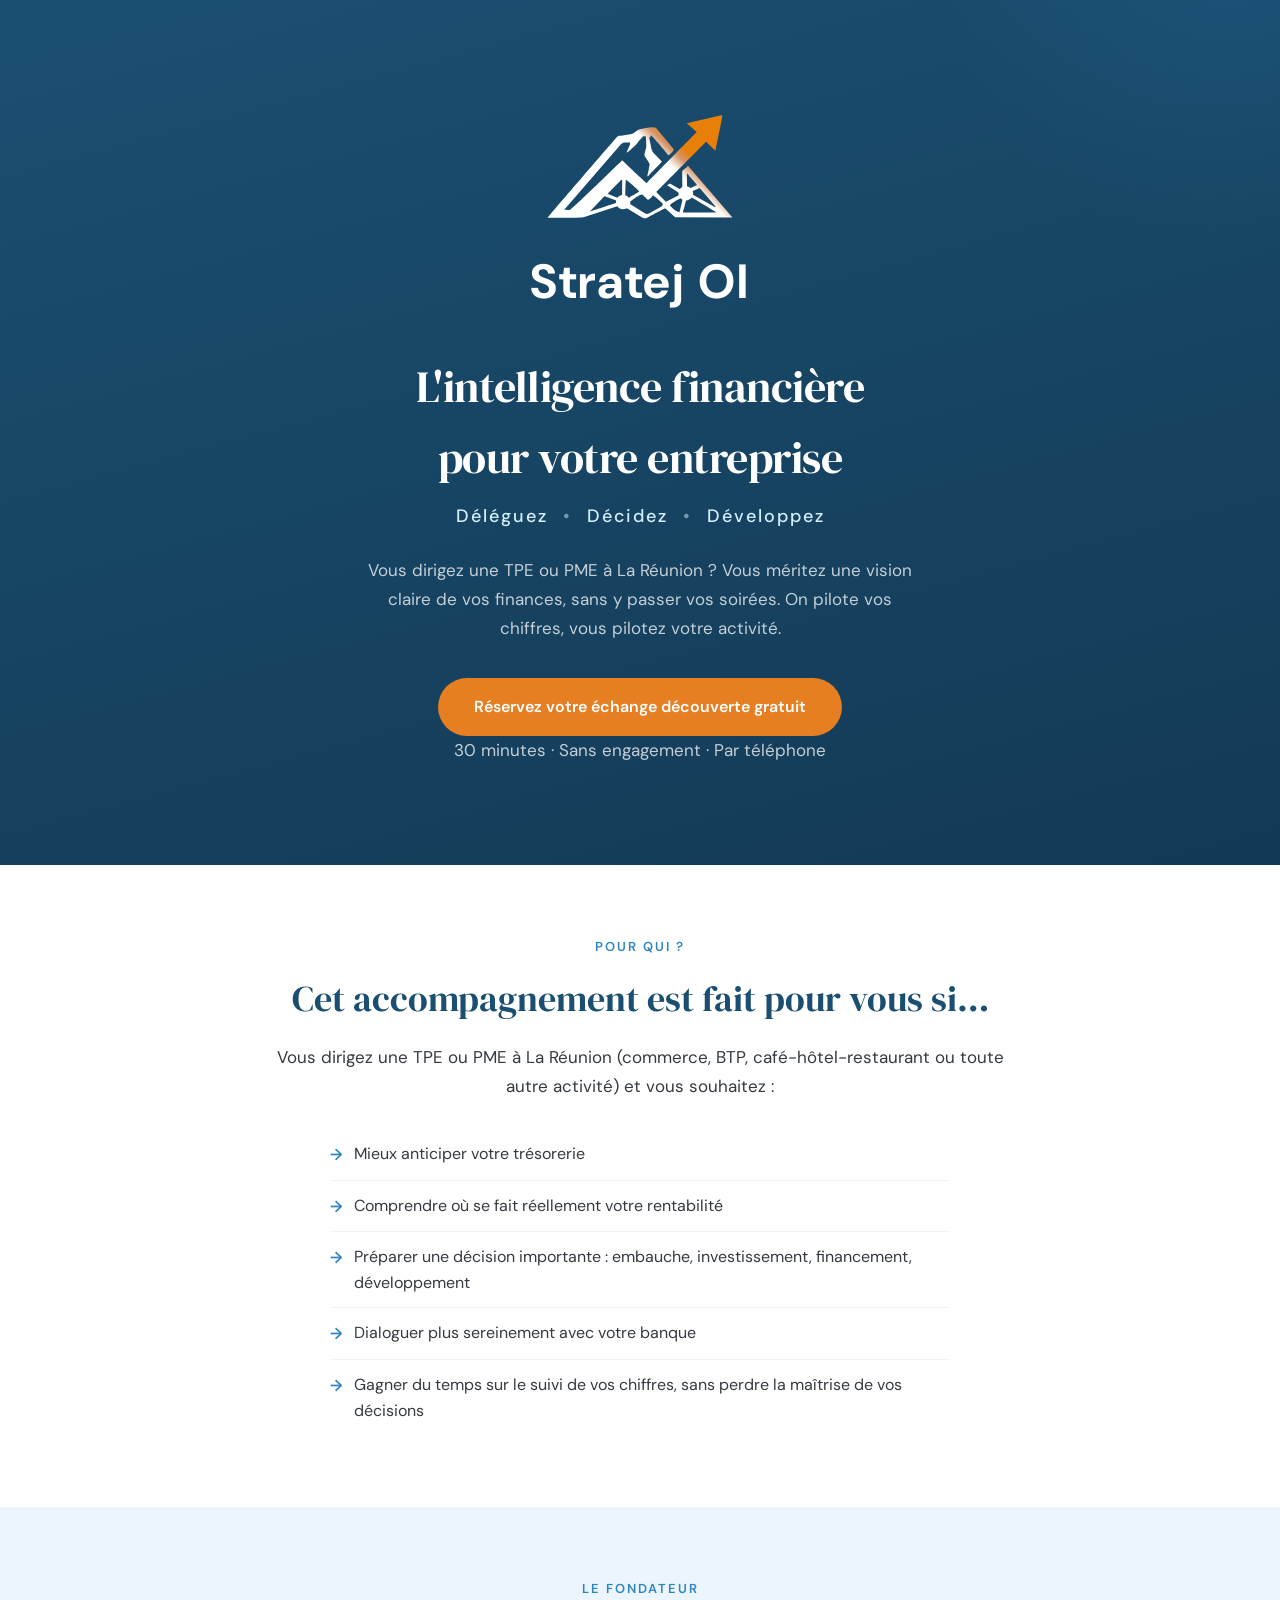
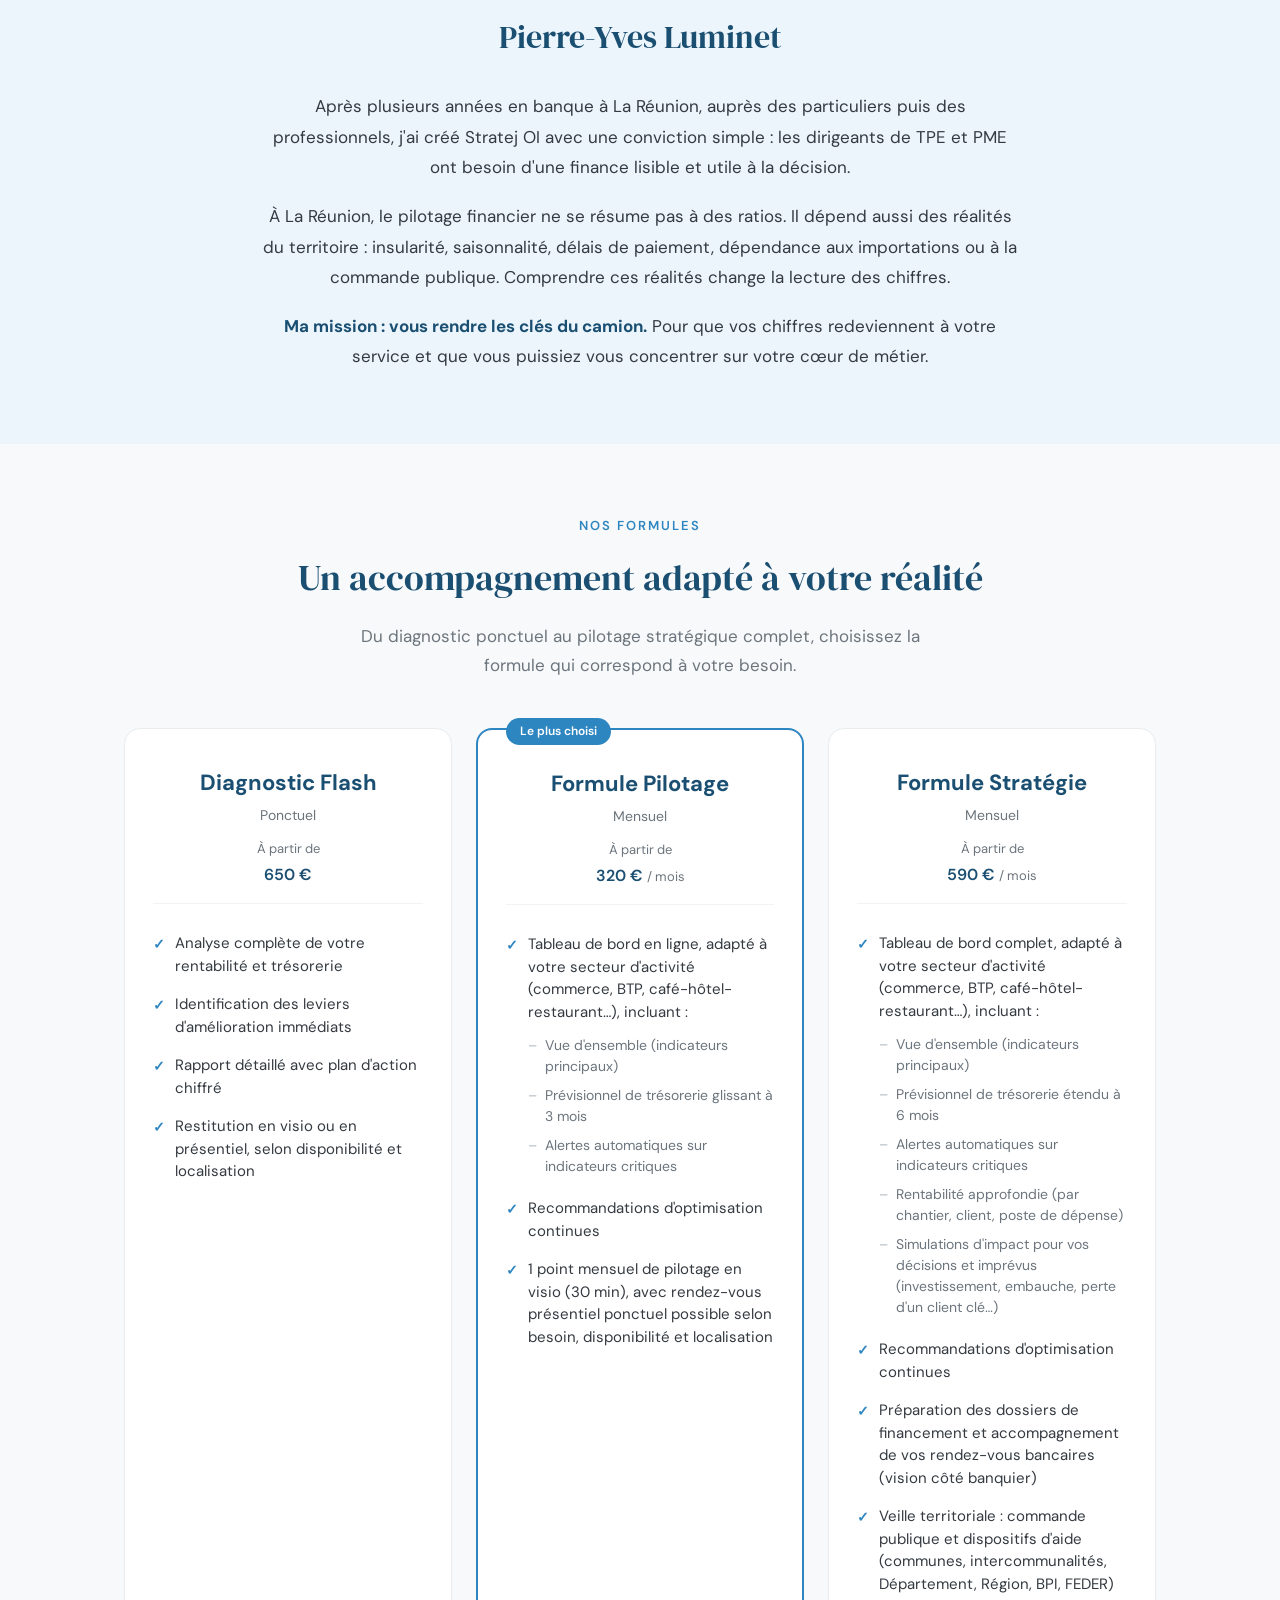
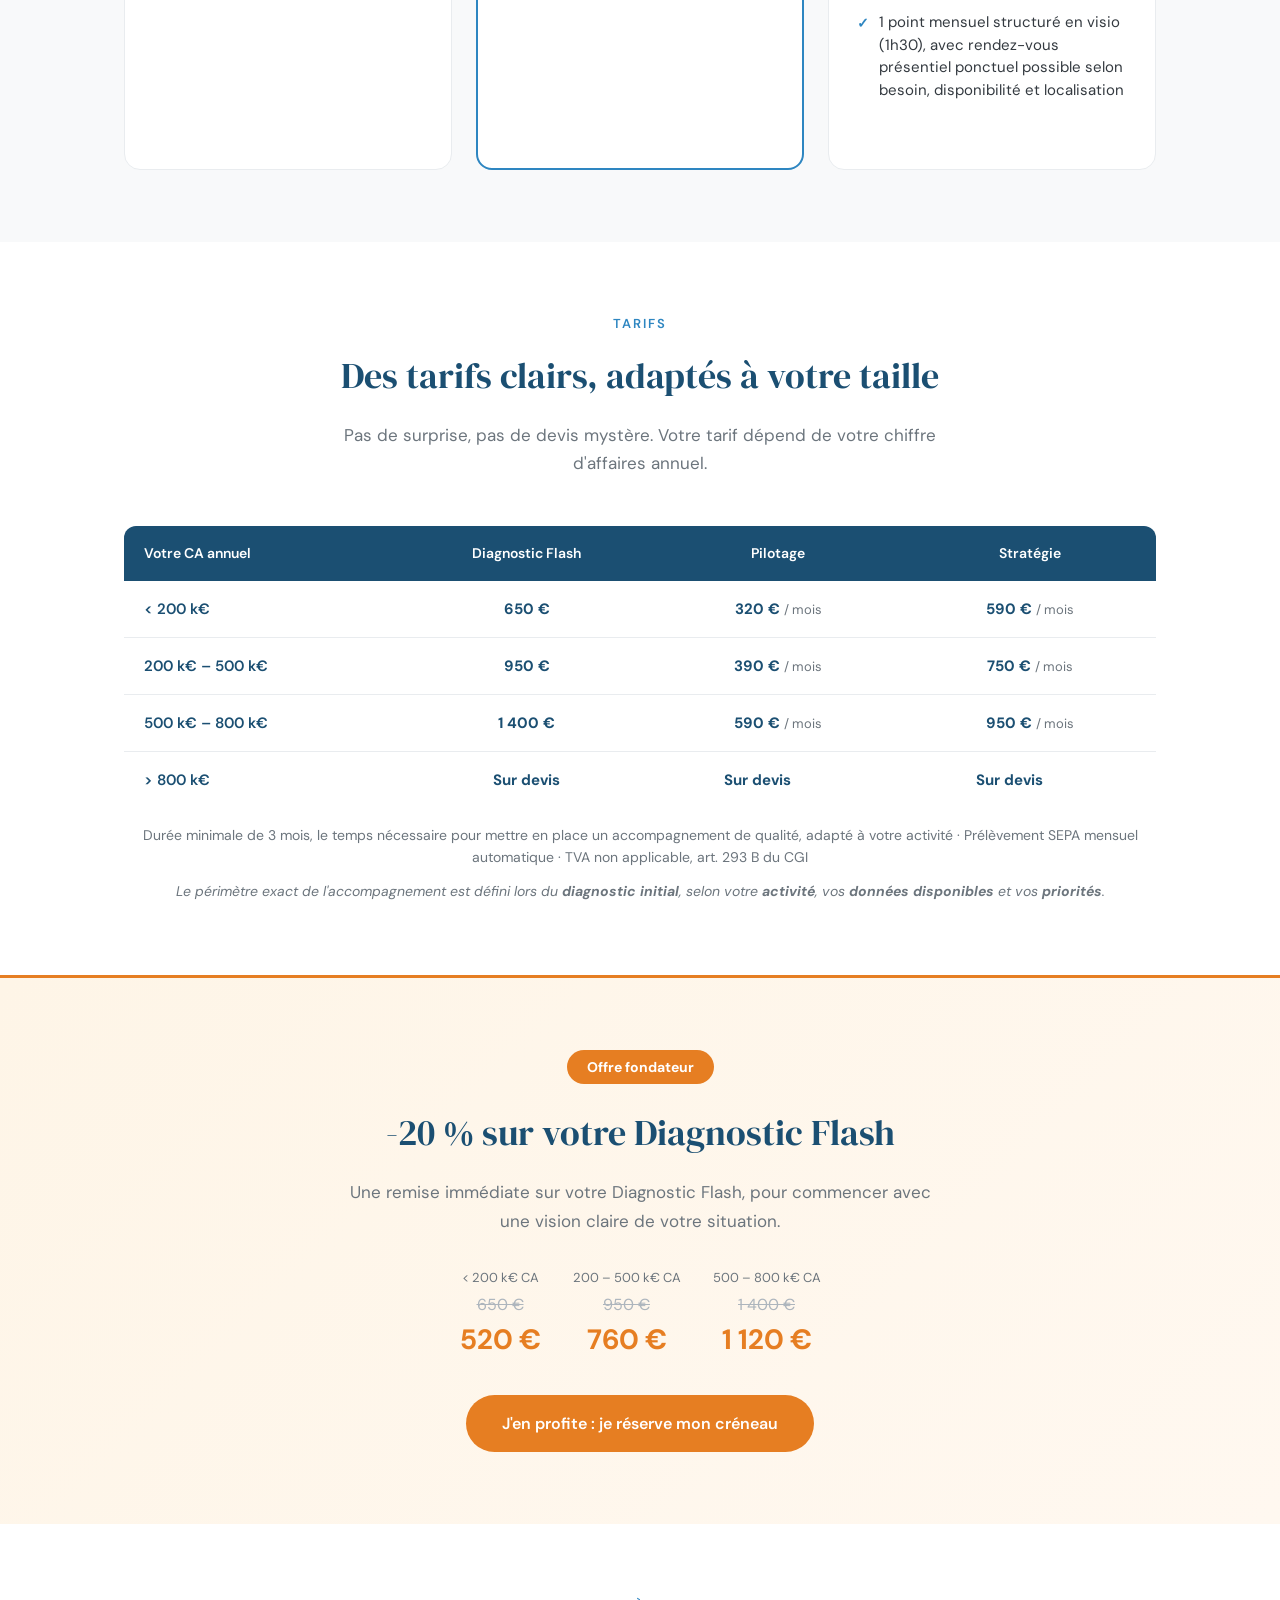
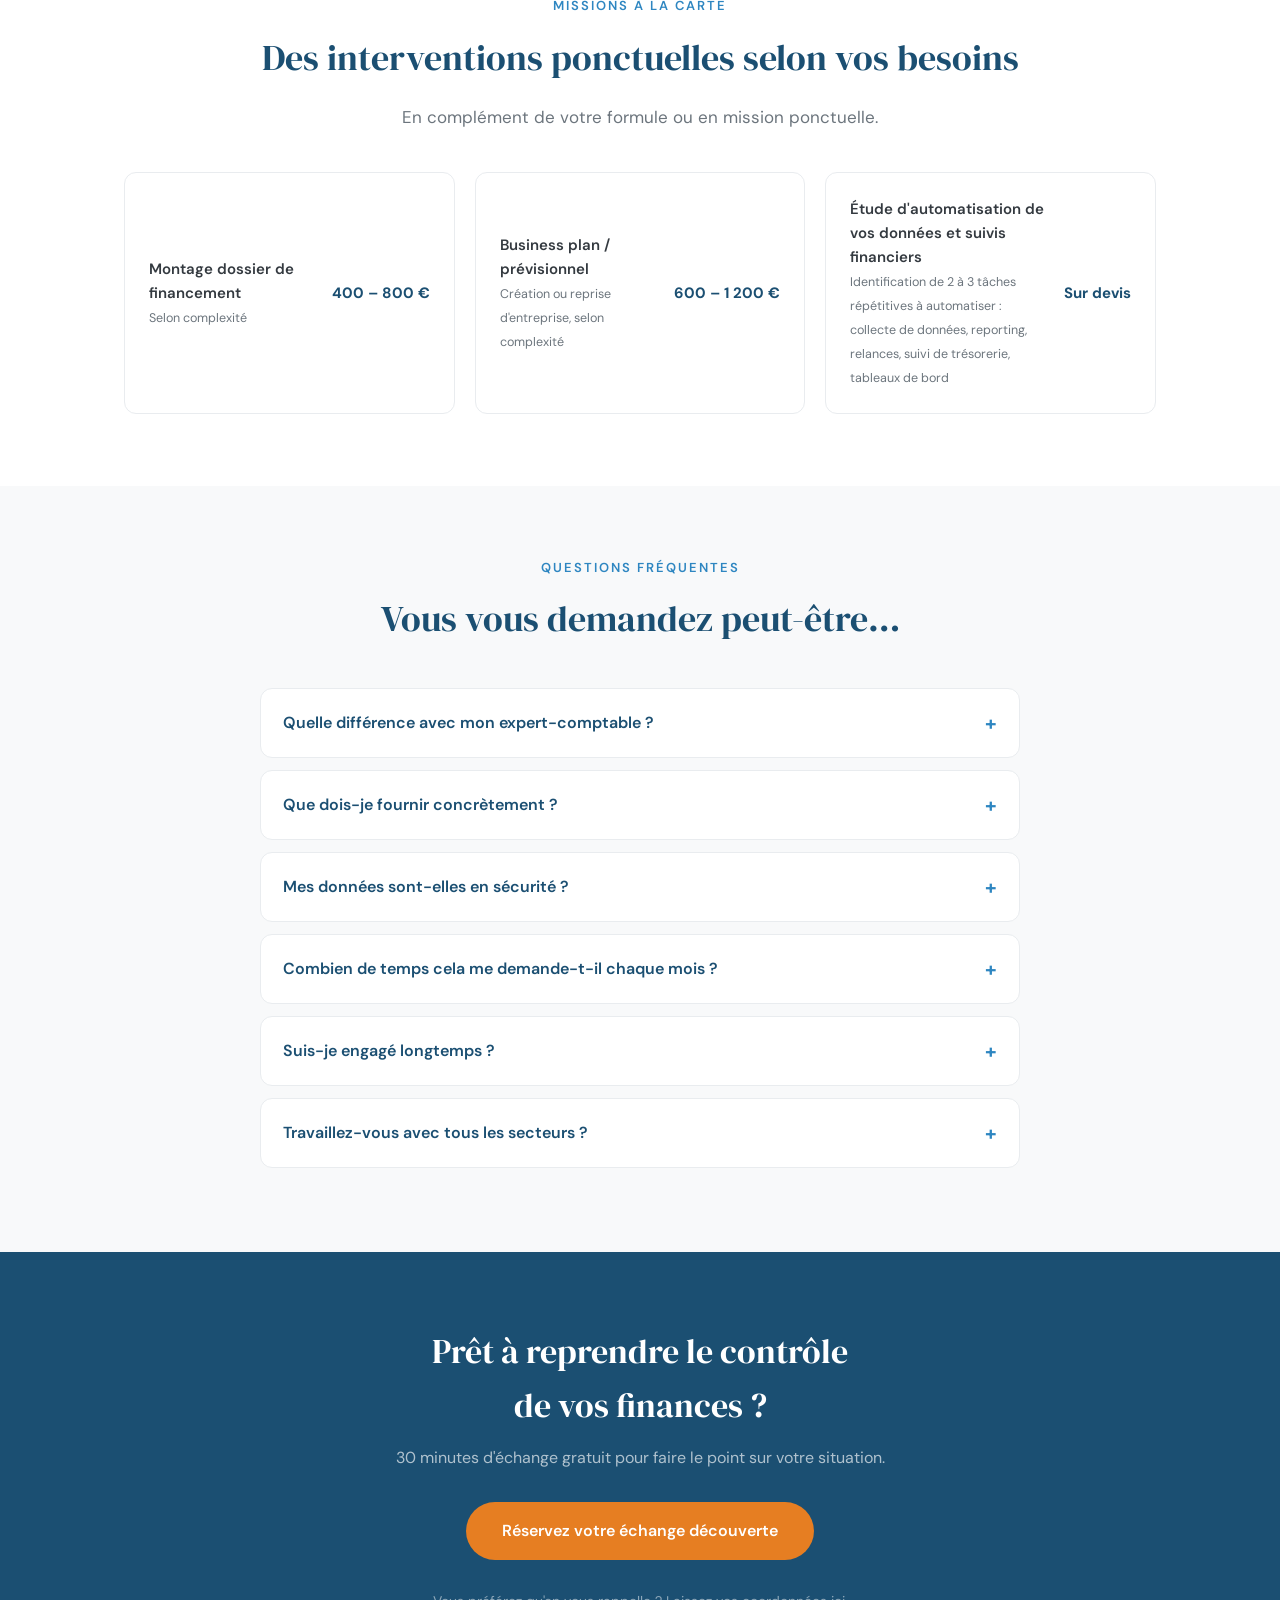
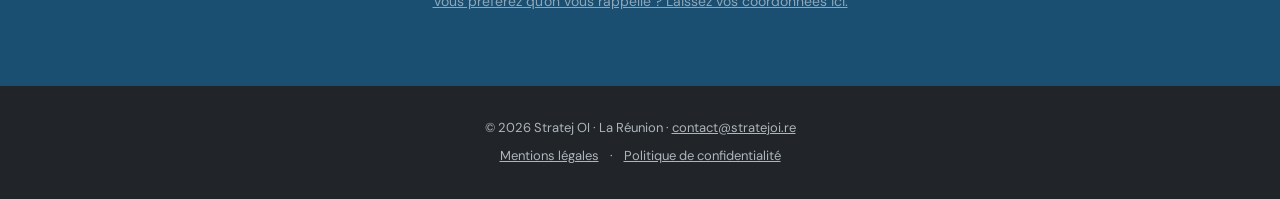
==== index.html @ 39caef08 "Add files via upload" ====
<!DOCTYPE html>
<html lang="fr">
<head>
<meta charset="UTF-8">
<meta name="viewport" content="width=device-width, initial-scale=1.0">
<title>Stratej OI | L'intelligence financière pour votre entreprise</title>
<meta name="description" content="Pilotage financier pour TPE et PME à La Réunion : diagnostic, tableau de bord et accompagnement mensuel de votre trésorerie et rentabilité : commerce, BTP, café-hôtel-restaurant.">
<link rel="canonical" href="https://stratejoi.re/">
<meta property="og:type" content="website">
<meta property="og:url" content="https://stratejoi.re/">
<meta property="og:title" content="Stratej OI | L'intelligence financière pour votre entreprise">
<meta property="og:description" content="Pilotage financier pour TPE et PME à La Réunion : diagnostic, tableau de bord et accompagnement mensuel de votre trésorerie et rentabilité : commerce, BTP, café-hôtel-restaurant.">
<meta property="og:locale" content="fr_FR">
<meta property="og:site_name" content="Stratej OI">
<!-- À activer quand l'image sera sur le serveur (ex. capture du tableau de bord, 1200x630) :
<meta property="og:image" content="https://stratejoi.re/og-image.jpg">
-->
<link href="https://fonts.googleapis.com/css2?family=DM+Sans:wght@400;500;600;700&family=DM+Serif+Display&display=swap" rel="stylesheet">
<style>
:root {
  --navy: #1B4F72;
  --navy-dark: #133A55;
  --blue: #2E86C1;
  --blue-light: #EBF5FB;
  --blue-glow: #D4EFFC;
  --orange: #E67E22;
  --orange-light: #FEF5E7;
  --white: #FFFFFF;
  --gray-50: #F8F9FA;
  --gray-100: #F1F3F5;
  --gray-200: #E9ECEF;
  --gray-400: #ADB5BD;
  --gray-600: #6C757D;
  --gray-800: #343A40;
  --gray-900: #212529;
  --radius: 12px;
  --radius-lg: 16px;
}
* { margin: 0; padding: 0; box-sizing: border-box; }
body {
  font-family: 'DM Sans', sans-serif;
  color: var(--gray-900);
  background: var(--white);
  line-height: 1.6;
  -webkit-font-smoothing: antialiased;
}
.container {
  max-width: 1080px;
  margin: 0 auto;
  padding: 0 24px;
}
/* ── HERO ── */
.hero {
  background: linear-gradient(165deg, var(--navy) 0%, var(--navy-dark) 100%);
  padding: 80px 24px 64px;
  text-align: center;
  position: relative;
  overflow: hidden;
}
.hero::before {
  content: '';
  position: absolute;
  top: -40%;
  right: -20%;
  width: 600px;
  height: 600px;
  background: radial-gradient(circle, rgba(46,134,193,0.15) 0%, transparent 70%);
  border-radius: 50%;
}
.hero-logo {
  width: 80px;
  height: 80px;
  background: rgba(255,255,255,0.1);
  border-radius: var(--radius);
  margin: 0 auto 24px;
  display: flex;
  align-items: center;
  justify-content: center;
  font-size: 14px;
  color: rgba(255,255,255,0.5);
  border: 1px dashed rgba(255,255,255,0.2);
}
.hero h1 {
  font-family: 'DM Serif Display', serif;
  font-size: clamp(28px, 5vw, 44px);
  color: var(--white);
  font-weight: 400;
  margin-bottom: 8px;
  letter-spacing: -0.5px;
}
.hero .tagline {
  font-size: clamp(15px, 2.5vw, 18px);
  color: var(--blue-glow);
  margin-bottom: 24px;
  font-weight: 500;
  letter-spacing: 2px;
}
.hero .tagline span {
  margin: 0 8px;
  opacity: 0.5;
}
.hero p {
  font-size: 17px;
  color: rgba(255,255,255,0.75);
  max-width: 560px;
  margin: 0 auto 36px;
  line-height: 1.7;
}
.btn-primary {
  display: inline-block;
  background: var(--orange);
  color: var(--white);
  padding: 16px 36px;
  border-radius: 50px;
  font-size: 16px;
  font-weight: 600;
  text-decoration: none;
  transition: all 0.2s;
  border: none;
  cursor: pointer;
}
.btn-primary:hover {
  background: #D35400;
  transform: translateY(-1px);
}
.btn-secondary {
  display: inline-block;
  background: transparent;
  color: var(--navy);
  padding: 14px 32px;
  border-radius: 50px;
  font-size: 15px;
  font-weight: 600;
  text-decoration: none;
  border: 2px solid var(--navy);
  transition: all 0.2s;
}
.btn-secondary:hover {
  background: var(--navy);
  color: var(--white);
}
.hero-sub {
  margin-top: 16px;
  font-size: 14px;
  color: rgba(255,255,255,0.45);
}
/* ── SECTION COMMON ── */
section {
  padding: 72px 24px;
}
.section-label {
  font-size: 13px;
  font-weight: 600;
  text-transform: uppercase;
  letter-spacing: 2px;
  color: var(--blue);
  margin-bottom: 12px;
}
.section-title {
  font-family: 'DM Serif Display', serif;
  font-size: clamp(24px, 4vw, 36px);
  color: var(--navy);
  margin-bottom: 16px;
  font-weight: 400;
}
.section-subtitle {
  font-size: 17px;
  color: var(--gray-600);
  max-width: 600px;
  line-height: 1.7;
}
.section-subtitle.centered {
  margin: 0 auto;
  text-align: center;
}
.text-center { text-align: center; }
/* ── À PROPOS / FONDATEUR ── */
.about-section {
  background: var(--blue-light);
}
.about-content {
  max-width: 760px;
  margin: 0 auto;
  text-align: center;
}
.about-name {
  font-family: 'DM Serif Display', serif;
  font-size: clamp(24px, 4vw, 32px);
  color: var(--navy);
  font-weight: 400;
  margin-bottom: 28px;
}
.about-text {
  font-size: 17px;
  color: var(--gray-800);
  line-height: 1.8;
  margin-bottom: 18px;
  text-align: left;
}
.about-text:last-child {
  margin-bottom: 0;
}
.about-text strong {
  color: var(--navy);
}
@media (min-width: 640px) {
  .about-content {
    text-align: center;
  }
  .about-text {
    text-align: center;
  }
}
/* ── POUR QUI ── */
.pour-qui-section {
  background: var(--white);
}
.pour-qui-content {
  max-width: 760px;
  margin: 0 auto;
  text-align: center;
}
.pour-qui-intro {
  font-size: 17px;
  color: var(--gray-800);
  margin-bottom: 28px;
  line-height: 1.7;
}
.pour-qui-list {
  list-style: none;
  text-align: left;
  max-width: 620px;
  margin: 0 auto;
  padding: 0;
}
.pour-qui-list li {
  padding: 12px 0;
  font-size: 16px;
  color: var(--gray-800);
  display: flex;
  align-items: flex-start;
  gap: 12px;
  line-height: 1.6;
  border-bottom: 1px solid var(--gray-100);
}
.pour-qui-list li:last-child {
  border-bottom: none;
}
.pour-qui-list li::before {
  content: '→';
  color: var(--blue);
  font-weight: 600;
  font-size: 16px;
  flex-shrink: 0;
  margin-top: 1px;
}
/* ── FORMULES ── */
.formules {
  background: var(--gray-50);
}
.formules-grid {
  display: grid;
  grid-template-columns: repeat(auto-fit, minmax(280px, 1fr));
  gap: 24px;
  margin-top: 48px;
}
.formule-card {
  background: var(--white);
  border-radius: var(--radius-lg);
  padding: 36px 28px;
  border: 1px solid var(--gray-200);
  position: relative;
  transition: border-color 0.2s;
}
.formule-card:hover {
  border-color: var(--blue);
}
.formule-card.featured {
  border: 2px solid var(--blue);
}
.formule-badge {
  position: absolute;
  top: -12px;
  left: 28px;
  background: var(--blue);
  color: white;
  font-size: 12px;
  font-weight: 600;
  padding: 4px 14px;
  border-radius: 50px;
}
.formule-name {
  font-size: 22px;
  font-weight: 700;
  color: var(--navy);
  margin-bottom: 4px;
}
.formule-type {
  font-size: 14px;
  color: var(--gray-600);
  margin-bottom: 12px;
}
.formule-price {
  font-size: 16px;
  font-weight: 600;
  color: var(--navy);
  margin-bottom: 20px;
  padding-bottom: 16px;
  border-bottom: 1px solid var(--gray-100);
}
.formule-price .from {
  font-size: 13px;
  font-weight: 400;
  color: var(--gray-600);
  display: block;
  margin-bottom: 2px;
}
.formule-price small {
  font-size: 13px;
  font-weight: 400;
  color: var(--gray-600);
}
.formule-features {
  list-style: none;
  margin-bottom: 24px;
}
.formule-features li {
  padding: 8px 0;
  font-size: 15px;
  color: var(--gray-800);
  display: flex;
  align-items: flex-start;
  gap: 10px;
  line-height: 1.5;
  text-align: left;
}
.formule-features li::before {
  content: '✓';
  color: var(--blue);
  font-weight: 700;
  font-size: 14px;
  margin-top: 2px;
  flex-shrink: 0;
}
.formule-sublist {
  list-style: none;
  margin-top: 8px;
  padding-left: 0;
  width: 100%;
}
.formule-features .formule-sublist li {
  padding: 4px 0;
  font-size: 14px;
  color: var(--gray-600);
  display: flex;
  align-items: flex-start;
  gap: 8px;
  text-align: left;
  line-height: 1.5;
}
.formule-features .formule-sublist li::before {
  content: '–';
  color: var(--gray-400);
  font-weight: 400;
  font-size: 14px;
  margin-top: 0;
  flex-shrink: 0;
}
/* ── TARIFS ── */
.tarifs-table-wrapper {
  margin-top: 48px;
  overflow-x: auto;
  -webkit-overflow-scrolling: touch;
}
.tarifs-table {
  width: 100%;
  border-collapse: collapse;
  min-width: 600px;
}
.tarifs-table thead th {
  background: var(--navy);
  color: var(--white);
  padding: 16px 20px;
  font-size: 14px;
  font-weight: 600;
  text-align: center;
  white-space: nowrap;
}
.tarifs-table thead th:first-child {
  text-align: left;
  border-radius: var(--radius) 0 0 0;
}
.tarifs-table thead th:last-child {
  border-radius: 0 var(--radius) 0 0;
}
.tarifs-table tbody td {
  padding: 16px 20px;
  text-align: center;
  font-size: 15px;
  border-bottom: 1px solid var(--gray-200);
}
.tarifs-table tbody td:first-child {
  text-align: left;
  font-weight: 600;
  color: var(--navy);
}
.tarifs-table tbody tr:hover {
  background: var(--blue-light);
}
.tarifs-table tbody tr:last-child td {
  border-bottom: none;
}
.prix-mois {
  font-weight: 700;
  color: var(--navy);
}
.prix-mois small {
  font-weight: 400;
  color: var(--gray-600);
  font-size: 13px;
}
.tarifs-note {
  margin-top: 16px;
  font-size: 14px;
  color: var(--gray-600);
  text-align: center;
}
/* ── OFFRE LANCEMENT ── */
.lancement {
  background: linear-gradient(135deg, var(--orange-light) 0%, #FFF8F0 100%);
  border-top: 3px solid var(--orange);
}
.lancement-box {
  max-width: 680px;
  margin: 0 auto;
  text-align: center;
}
.lancement-badge {
  display: inline-block;
  background: var(--orange);
  color: white;
  font-size: 14px;
  font-weight: 700;
  padding: 6px 20px;
  border-radius: 50px;
  margin-bottom: 20px;
}
.lancement-prix {
  display: flex;
  justify-content: center;
  gap: 32px;
  margin: 32px 0;
  flex-wrap: wrap;
}
.lancement-prix-item {
  text-align: center;
}
.lancement-prix-item .ca {
  font-size: 13px;
  color: var(--gray-600);
  margin-bottom: 4px;
}
.lancement-prix-item .ancien {
  font-size: 16px;
  color: var(--gray-400);
  text-decoration: line-through;
}
.lancement-prix-item .nouveau {
  font-size: 28px;
  font-weight: 700;
  color: var(--orange);
}
/* ── MISSIONS À LA CARTE ── */
.carte-grid {
  display: grid;
  grid-template-columns: repeat(auto-fit, minmax(300px, 1fr));
  gap: 20px;
  margin-top: 40px;
}
.carte-item {
  background: var(--white);
  border-radius: var(--radius);
  padding: 24px;
  border: 1px solid var(--gray-200);
  display: flex;
  justify-content: space-between;
  align-items: center;
  gap: 16px;
}
.carte-item-name {
  font-size: 15px;
  font-weight: 600;
  color: var(--gray-800);
}
.carte-item-prix {
  font-size: 15px;
  font-weight: 700;
  color: var(--navy);
  white-space: nowrap;
}
/* ── AUTOMATISATION ── */
.auto-section {
  background: var(--gray-50);
}
.auto-grid {
  display: grid;
  grid-template-columns: repeat(auto-fit, minmax(260px, 1fr));
  gap: 24px;
  margin-top: 40px;
}
.auto-card {
  background: var(--white);
  border-radius: var(--radius-lg);
  padding: 32px 24px;
  border: 1px solid var(--gray-200);
  text-align: center;
}
.auto-card-name {
  font-size: 20px;
  font-weight: 700;
  color: var(--navy);
  margin-bottom: 4px;
}
.auto-card-prix {
  font-size: 24px;
  font-weight: 700;
  color: var(--blue);
  margin: 12px 0;
}
.auto-card-prix small {
  font-size: 14px;
  font-weight: 400;
  color: var(--gray-600);
}
.auto-card ul {
  list-style: none;
  text-align: left;
  margin-top: 16px;
}
.auto-card ul li {
  padding: 6px 0;
  font-size: 14px;
  color: var(--gray-600);
  display: flex;
  align-items: center;
  gap: 8px;
}
.auto-card ul li::before {
  content: '✓';
  color: var(--blue);
  font-weight: 700;
  font-size: 13px;
}
.kap-note {
  margin-top: 32px;
  background: var(--blue-light);
  border-radius: var(--radius);
  padding: 20px 24px;
  text-align: center;
  font-size: 15px;
  color: var(--navy);
}
.kap-note strong {
  color: var(--blue);
}
/* ── FAQ ── */
.faq-section {
  background: var(--gray-50);
}
.faq-list {
  max-width: 760px;
  margin: 40px auto 0;
  text-align: left;
}
.faq-item {
  background: var(--white);
  border: 1px solid var(--gray-200);
  border-radius: var(--radius);
  margin-bottom: 12px;
}
.faq-item summary {
  cursor: pointer;
  padding: 18px 22px;
  font-weight: 600;
  color: var(--navy);
  font-size: 16px;
  list-style: none;
  display: flex;
  justify-content: space-between;
  align-items: center;
  gap: 12px;
}
.faq-item summary::-webkit-details-marker {
  display: none;
}
.faq-item summary::after {
  content: '+';
  color: var(--blue);
  font-size: 20px;
  font-weight: 700;
  flex-shrink: 0;
}
.faq-item[open] summary::after {
  content: '–';
}
.faq-item p {
  padding: 0 22px 18px;
  font-size: 15px;
  color: var(--gray-800);
  line-height: 1.7;
}
/* ── CTA FINAL ── */
.cta-final {
  background: var(--navy);
  text-align: center;
  padding: 72px 24px;
}
.cta-final h2 {
  font-family: 'DM Serif Display', serif;
  font-size: clamp(24px, 4vw, 34px);
  color: var(--white);
  font-weight: 400;
  margin-bottom: 12px;
}
.cta-final p {
  color: rgba(255,255,255,0.65);
  font-size: 16px;
  margin-bottom: 32px;
}
.cta-final .btn-primary {
  margin-bottom: 16px;
}
.cta-rappel {
  margin-top: 12px;
}
.cta-rappel a {
  color: rgba(255,255,255,0.5);
  font-size: 14px;
  text-decoration: underline;
}
.cta-rappel a:hover {
  color: rgba(255,255,255,0.75);
}
/* ── FOOTER ── */
footer {
  text-align: center;
  padding: 32px 24px;
  font-size: 13px;
  color: var(--gray-400);
  background: var(--gray-900);
}
footer a {
  color: var(--gray-400);
  text-decoration: underline;
}
/* ── RESPONSIVE ── */
@media (max-width: 640px) {
  .hero { padding: 56px 20px 48px; }
  section { padding: 48px 16px; }
  .formule-card { padding: 28px 20px; }
  .lancement-prix { gap: 20px; }
  .lancement-prix-item .nouveau { font-size: 24px; }
  /* Tableau tarifaire → cartes empilées sur mobile */
  .tarifs-table-wrapper {
    overflow-x: visible;
  }
  .tarifs-table {
    min-width: 0;
    display: block;
  }
  .tarifs-table thead {
    display: none;
  }
  .tarifs-table tbody {
    display: block;
  }
  .tarifs-table tbody tr {
    display: block;
    background: var(--white);
    border: 1px solid var(--gray-200);
    border-radius: var(--radius);
    margin-bottom: 16px;
    padding: 16px 20px;
  }
  .tarifs-table tbody tr:hover {
    background: var(--white);
  }
  .tarifs-table tbody td {
    display: flex;
    justify-content: space-between;
    align-items: center;
    padding: 10px 0;
    border-bottom: 1px solid var(--gray-100);
    text-align: left;
  }
  .tarifs-table tbody td:not(:first-child) {
    display: grid;
    grid-template-columns: 1fr 1fr;
    gap: 12px;
    align-items: center;
  }
  .tarifs-table tbody td:first-child {
    display: flex;
    flex-direction: column;
    align-items: flex-start;
    font-size: 17px;
    font-weight: 700;
    color: var(--navy);
    padding-bottom: 12px;
    margin-bottom: 4px;
    border-bottom: 2px solid var(--blue-light);
  }
  .tarifs-table tbody td:first-child::before {
    content: 'Votre CA annuel';
    font-size: 12px;
    font-weight: 500;
    color: var(--gray-600);
    text-transform: uppercase;
    letter-spacing: 1px;
    margin-bottom: 4px;
  }
  .tarifs-table tbody td:not(:first-child)::before {
    content: attr(data-label);
    font-size: 14px;
    color: var(--gray-600);
    font-weight: 500;
  }
  .tarifs-table tbody td:last-child {
    border-bottom: none;
    padding-bottom: 0;
  }
}
</style>
</head>
<body>
<!-- ═══ HERO ═══ -->
<section class="hero">
  <div class="container">
    <div style="margin-bottom: 32px; display: flex; flex-direction: column; align-items: center; gap: 12px;">
      <svg xmlns="http://www.w3.org/2000/svg" xmlns:xlink="http://www.w3.org/1999/xlink" viewBox="0 0 295.5 160" style="width: 280px; height: auto;">
        <defs>
          <linearGradient id="arrow-grad" x1="126.85" y1="168.72" x2="241.13" y2="34.71" gradientTransform="translate(7.02 -9.76) rotate(3.09)" gradientUnits="userSpaceOnUse">
            <stop offset=".35" stop-color="#FFFFFF"/>
            <stop offset=".53" stop-color="#FFFFFF"/>
            <stop offset=".60" stop-color="#d4956a"/>
            <stop offset=".66" stop-color="#e77f08"/>
            <stop offset=".7" stop-color="#e77f08"/>
          </linearGradient>
        </defs>
        <path fill="url(#arrow-grad)" d="M198.44,90.46c-1.11,1.41-6.14,5.54-6.14,5.54l.06,9.33.04,7.6c-.84.47-1.58,1.1-2.19,1.85l-.58.3-10.41-5.85s-1.98,1.44-2.83,1.91l11.83,7.58c.37.81.44,2.56-.03,3.07l-13.02,6.66s-10.18-10-10.04-10.33c.12-.3,52.36-52.97,52.36-52.97l9.86,9.59s7.75-37.12,7.3-37.67l-37.53,8.6,10.42,9.22c-.15.32-52.85,54.05-52.85,54.05,0,0-24.99-22.91-25.62-24.17,0,0-54.01,52.67-55.43,52.55l-5.86-.5,59.4-68.37c1.03-1.2,2.38-2.52,4.11-2.54l4.94-.07,1.02.06c.16.63.14,1.73-.19,2.46l-2.98,6.75c-.2.44-.35,1.11-.42,1.79,2.79-1.94,5.04-4.22,7.57-6.47,2-1.79,3.51-3.69,5.14-5.83,1.31-1.73,3.16-3.06,4.37-4.98.96-.24,2.32-.21,3.2,0l.29,4.06.15,7.14-1.91,7.36c-.52,2,1.29,3.74,2.24,5.19l2.72,4.16c.76,1.17.44,1.57.2,2.91-.59,3.31-1.05,6.72-2.05,10-.07.24.09.88.26,1.31,1.05-.79,2.96-3.18,3.17-3.39l6.47-6.55c1.85-1.87,4.05-3.5,5.25-5.77l-5.27-5.49-2.94-3.03c-1.97-2.02-2.6-4.21-3.1-6.92l-1.85-9.88c1.1-.7,1.61-1.37,1.64-2.8.99.58,17.36,19.31,18.48,21.56,2.23-.76,5.96-5.65,5.87-5.84l-.38-.75-18.68-22.49-3.46-.43-3.9.15c-.94.04-1.85.35-2.93.54l-2.74.49c-1.67.3-3.13.43-4.69,1.06-2.95,1.2-4.89,3.43-6.42,4.14-2.39,1.1-14.58,2.52-14.58,2.52-1.21.21-2.24,1.11-3.01,1.99,0,0-68.75,79.44-72.58,84.53l29.64-.09,4.14-.05c1.8-.02,3.27-.17,5.02-.75l34.81-11.17c1.24,1.74,3.18,2.98,5.49,3.18,1.71.15,3.33-.3,4.69-1.15l16.37,9.96c1.96.74,2.42,1.07,5.42-.26,1.3-.58,17.14-9.46,18.53-9.76l10.54,9.48,60.51.4-46.88-54.73ZM132.85,104.93s14.25,11.39,13.95,12.82c-.1.45-8.01,4.91-10.88,6.51-.9-1.16-2.13-2.04-3.57-2.52-.03-.16-.06-.32-.07-.48-.17-1.84.27-14.96.58-16.32ZM114.29,119.26l13.3-13.57c.29-.32,1.06-.5,1.34-.2l-.08,15.94c-1.94.28-3.67,1.3-4.85,2.79l-9.37-3.67c-.25-.09-.63-.23-.66-.4-.04-.22.17-.73.33-.89ZM94.85,138.79l15.3-16c.72-.08,8.03,2.74,12.42,4.47-.07.33-.16.65-.19,1-.04.49-.03.97.02,1.44-8.01,2.62-27.18,8.91-27.54,9.1ZM168.62,134.5l-7.76,4.41c-5.05,3.16-5.73,3.41-10.18.51l-13.03-8.21c-.13-.08-.26-.17-.38-.25.12-.43.22-.88.26-1.34.05-.53.04-1.05-.02-1.56,2.43-1.83,10.37-7.68,12.61-7.29l6.04,5.92c2.24-1.39,3.78-2.79,5.31-5.13l3.8,3.11,5.54,4.85c2.81,2.58-1.04,4.27-2.18,4.98ZM226.11,131.91c.5.6,1,1.13,1.4,1.85-.37.21-.71.42-.81.3l-23.11-12.98c.06-.27.13-.54.16-.82.09-1.06-.03-2.08-.34-3.03l7.31-3.29,15.39,17.98ZM198.21,98.58c.47,1.56,1.68,2.78,2.76,4.01l5.96,6.86.94,1.25-6.58,3.27c-1.06-.98-2.4-1.65-3.91-1.9l-.02-2.25-.1-4.48c0-2.08.03-3.74-.09-5.6l1.04-1.17ZM179.37,132.55c-.32-1.71,7.95-6.11,11.23-7.78.57.61,1.22,1.15,1.97,1.55l-3.15,13.19c-4.05.21-10.05-6.96-10.05-6.96ZM193.86,136.4l.57-1.95,1.88-7.29c2.41-.05,4.57-1.21,5.95-3.06,3.55,2.1,25.86,15.32,26.25,15.82l-35.63-.08.99-3.45Z"/>
      </svg>
      <span style="font-family: 'DM Sans', sans-serif; font-size: 48px; font-weight: 700; color: #FFFFFF; letter-spacing: 2px;">Stratej OI</span>
    </div>
    <h1>L'intelligence financière<br>pour votre entreprise</h1>
    <p class="tagline">Déléguez <span>•</span> Décidez <span>•</span> Développez</p>
    <p>Vous dirigez une TPE ou PME à La Réunion ? Vous méritez une vision claire de vos finances, sans y passer vos soirées. On pilote vos chiffres, vous pilotez votre activité.</p>
    <a href="https://meet.brevo.com/pierre-yves-luminet/echange-decouverte-stratej-oi" class="btn-primary">Réservez votre échange découverte gratuit</a>
    <p class="hero-sub">30 minutes · Sans engagement · Par téléphone</p>
  </div>
</section>
<!-- ═══ POUR QUI ═══ -->
<section class="pour-qui-section">
  <div class="container">
    <div class="pour-qui-content">
      <p class="section-label">Pour qui ?</p>
      <h2 class="section-title">Cet accompagnement est fait pour vous si…</h2>
      <p class="pour-qui-intro">Vous dirigez une TPE ou PME à La Réunion (commerce, BTP, café-hôtel-restaurant ou toute autre activité) et vous souhaitez :</p>
      <ul class="pour-qui-list">
        <li>Mieux anticiper votre trésorerie</li>
        <li>Comprendre où se fait réellement votre rentabilité</li>
        <li>Préparer une décision importante : embauche, investissement, financement, développement</li>
        <li>Dialoguer plus sereinement avec votre banque</li>
        <li>Gagner du temps sur le suivi de vos chiffres, sans perdre la maîtrise de vos décisions</li>
      </ul>
    </div>
  </div>
</section>
<!-- ═══ À PROPOS / FONDATEUR ═══ -->
<section class="about-section">
  <div class="container">
    <div class="about-content">
      <p class="section-label">Le fondateur</p>
      <h2 class="about-name">Pierre-Yves Luminet</h2>
      <p class="about-text">Après plusieurs années en banque à La Réunion, auprès des particuliers puis des professionnels, j'ai créé Stratej OI avec une conviction simple : les dirigeants de TPE et PME ont besoin d'une finance lisible et utile à la décision.</p>
      <p class="about-text">À La Réunion, le pilotage financier ne se résume pas à des ratios. Il dépend aussi des réalités du territoire : insularité, saisonnalité, délais de paiement, dépendance aux importations ou à la commande publique. Comprendre ces réalités change la lecture des chiffres.</p>
      <p class="about-text"><strong>Ma mission : vous rendre les clés du camion.</strong> Pour que vos chiffres redeviennent à votre service et que vous puissiez vous concentrer sur votre cœur de métier.</p>
    </div>
  </div>
</section>
<!-- ═══ FORMULES ═══ -->
<section class="formules">
  <div class="container text-center">
    <p class="section-label">Nos formules</p>
    <h2 class="section-title">Un accompagnement adapté à votre réalité</h2>
    <p class="section-subtitle centered">Du diagnostic ponctuel au pilotage stratégique complet, choisissez la formule qui correspond à votre besoin.</p>
    <div class="formules-grid">
      <!-- Diagnostic Flash -->
      <div class="formule-card">
        <p class="formule-name">Diagnostic Flash</p>
        <p class="formule-type">Ponctuel</p>
        <p class="formule-price"><span class="from">À partir de</span>650 €</p>
        <ul class="formule-features">
          <li>Analyse complète de votre rentabilité et trésorerie</li>
          <li>Identification des leviers d'amélioration immédiats</li>
          <li>Rapport détaillé avec plan d'action chiffré</li>
          <li>Restitution en visio ou en présentiel, selon disponibilité et localisation</li>
        </ul>
      </div>
      <!-- Pilotage -->
      <div class="formule-card featured">
        <span class="formule-badge">Le plus choisi</span>
        <p class="formule-name">Formule Pilotage</p>
        <p class="formule-type">Mensuel</p>
        <p class="formule-price"><span class="from">À partir de</span>320 € <small>/ mois</small></p>
        <ul class="formule-features">
          <li>
            <div>
              Tableau de bord en ligne, adapté à votre secteur d'activité (commerce, BTP, café-hôtel-restaurant…), incluant :
              <ul class="formule-sublist">
                <li>Vue d'ensemble (indicateurs principaux)</li>
                <li>Prévisionnel de trésorerie glissant à 3 mois</li>
                <li>Alertes automatiques sur indicateurs critiques</li>
              </ul>
            </div>
          </li>
          <li>Recommandations d'optimisation continues</li>
          <li>1 point mensuel de pilotage en visio (30 min), avec rendez-vous présentiel ponctuel possible selon besoin, disponibilité et localisation</li>
        </ul>
      </div>
      <!-- Stratégie -->
      <div class="formule-card">
        <p class="formule-name">Formule Stratégie</p>
        <p class="formule-type">Mensuel</p>
        <p class="formule-price"><span class="from">À partir de</span>590 € <small>/ mois</small></p>
        <ul class="formule-features">
          <li>
            <div>
              Tableau de bord complet, adapté à votre secteur d'activité (commerce, BTP, café-hôtel-restaurant…), incluant :
              <ul class="formule-sublist">
                <li>Vue d'ensemble (indicateurs principaux)</li>
                <li>Prévisionnel de trésorerie étendu à 6 mois</li>
                <li>Alertes automatiques sur indicateurs critiques</li>
                <li>Rentabilité approfondie (par chantier, client, poste de dépense)</li>
                <li>Simulations d'impact pour vos décisions et imprévus (investissement, embauche, perte d'un client clé…)</li>
              </ul>
            </div>
          </li>
          <li>Recommandations d'optimisation continues</li>
          <li>Préparation des dossiers de financement et accompagnement de vos rendez-vous bancaires (vision côté banquier)</li>
          <li>Veille territoriale : commande publique et dispositifs d'aide (communes, intercommunalités, Département, Région, BPI, FEDER)</li>
          <li>1 point mensuel structuré en visio (1h30), avec rendez-vous présentiel ponctuel possible selon besoin, disponibilité et localisation</li>
        </ul>
      </div>
    </div>
  </div>
</section>
<!-- ═══ GRILLE TARIFAIRE ═══ -->
<section>
  <div class="container text-center">
    <p class="section-label">Tarifs</p>
    <h2 class="section-title">Des tarifs clairs, adaptés à votre taille</h2>
    <p class="section-subtitle centered">Pas de surprise, pas de devis mystère. Votre tarif dépend de votre chiffre d'affaires annuel.</p>
    <div class="tarifs-table-wrapper">
      <table class="tarifs-table">
        <thead>
          <tr>
            <th>Votre CA annuel</th>
            <th>Diagnostic Flash</th>
            <th>Pilotage</th>
            <th>Stratégie</th>
          </tr>
        </thead>
        <tbody>
          <tr>
            <td>&lt; 200 k€</td>
            <td class="prix-mois" data-label="Diagnostic Flash"><span class="prix-value">650 €</span></td>
            <td class="prix-mois" data-label="Pilotage"><span class="prix-value">320 € <small>/ mois</small></span></td>
            <td class="prix-mois" data-label="Stratégie"><span class="prix-value">590 € <small>/ mois</small></span></td>
          </tr>
          <tr>
            <td>200 k€ – 500 k€</td>
            <td class="prix-mois" data-label="Diagnostic Flash"><span class="prix-value">950 €</span></td>
            <td class="prix-mois" data-label="Pilotage"><span class="prix-value">390 € <small>/ mois</small></span></td>
            <td class="prix-mois" data-label="Stratégie"><span class="prix-value">750 € <small>/ mois</small></span></td>
          </tr>
          <tr>
            <td>500 k€ – 800 k€</td>
            <td class="prix-mois" data-label="Diagnostic Flash"><span class="prix-value">1 400 €</span></td>
            <td class="prix-mois" data-label="Pilotage"><span class="prix-value">590 € <small>/ mois</small></span></td>
            <td class="prix-mois" data-label="Stratégie"><span class="prix-value">950 € <small>/ mois</small></span></td>
          </tr>
          <tr>
            <td>&gt; 800 k€</td>
            <td class="prix-mois" data-label="Diagnostic Flash"><span class="prix-value">Sur devis</span></td>
            <td class="prix-mois" data-label="Pilotage"><span class="prix-value">Sur devis <small style="visibility:hidden;">/ mois</small></span></td>
            <td class="prix-mois" data-label="Stratégie"><span class="prix-value">Sur devis <small style="visibility:hidden;">/ mois</small></span></td>
          </tr>
        </tbody>
      </table>
    </div>
    <p class="tarifs-note">Durée minimale de 3 mois, le temps nécessaire pour mettre en place un accompagnement de qualité, adapté à votre activité · Prélèvement SEPA mensuel automatique · TVA non applicable, art. 293 B du CGI</p>
    <p class="tarifs-note" style="margin-top: 12px; font-style: italic;">Le périmètre exact de l'accompagnement est défini lors du <strong>diagnostic initial</strong>, selon votre <strong>activité</strong>, vos <strong>données disponibles</strong> et vos <strong>priorités</strong>.</p>
  </div>
</section>
<!-- ═══ OFFRE LANCEMENT ═══ -->
<section class="lancement">
  <div class="lancement-box">
    <span class="lancement-badge">Offre fondateur</span>
    <h2 class="section-title">-20 % sur votre Diagnostic Flash</h2>
    <p class="section-subtitle" style="margin: 0 auto;">Une remise immédiate sur votre Diagnostic Flash, pour commencer avec une vision claire de votre situation.</p>
    <div class="lancement-prix">
      <div class="lancement-prix-item">
        <p class="ca">&lt; 200 k€ CA</p>
        <p class="ancien">650 €</p>
        <p class="nouveau">520 €</p>
      </div>
      <div class="lancement-prix-item">
        <p class="ca">200 – 500 k€ CA</p>
        <p class="ancien">950 €</p>
        <p class="nouveau">760 €</p>
      </div>
      <div class="lancement-prix-item">
        <p class="ca">500 – 800 k€ CA</p>
        <p class="ancien">1 400 €</p>
        <p class="nouveau">1 120 €</p>
      </div>
    </div>
    <a href="https://meet.brevo.com/pierre-yves-luminet/echange-decouverte-stratej-oi" class="btn-primary">J'en profite : je réserve mon créneau</a>
  </div>
</section>
<!-- ═══ MISSIONS À LA CARTE ═══ -->
<section>
  <div class="container">
    <div class="text-center">
      <p class="section-label">Missions à la carte</p>
      <h2 class="section-title">Des interventions ponctuelles selon vos besoins</h2>
      <p class="section-subtitle centered">En complément de votre formule ou en mission ponctuelle.</p>
    </div>
    <div class="carte-grid">
      <div class="carte-item">
        <p class="carte-item-name">Montage dossier de financement<br><small style="font-weight:400;color:var(--gray-600);">Selon complexité</small></p>
        <p class="carte-item-prix">400 – 800 €</p>
      </div>
      <div class="carte-item">
        <p class="carte-item-name">Business plan / prévisionnel<br><small style="font-weight:400;color:var(--gray-600);">Création ou reprise d'entreprise, selon complexité</small></p>
        <p class="carte-item-prix">600 – 1 200 €</p>
      </div>
      <div class="carte-item">
        <p class="carte-item-name">Étude d'automatisation de vos données et suivis financiers<br><small style="font-weight:400;color:var(--gray-600);">Identification de 2 à 3 tâches répétitives à automatiser : collecte de données, reporting, relances, suivi de trésorerie, tableaux de bord</small></p>
        <p class="carte-item-prix">Sur devis</p>
      </div>
    </div>
  </div>
</section>
<!-- ═══ FAQ ═══ -->
<section class="faq-section">
  <div class="container text-center">
    <p class="section-label">Questions fréquentes</p>
    <h2 class="section-title">Vous vous demandez peut-être…</h2>
    <div class="faq-list">
      <details class="faq-item">
        <summary>Quelle différence avec mon expert-comptable ?</summary>
        <p>Aucune concurrence : nous sommes complémentaires. Votre expert-comptable établit vos comptes et vos déclarations : c'est son domaine réservé, et nous n'y touchons pas. Stratej OI intervient après, pour transformer ces chiffres en décisions. Trésorerie anticipée, rentabilité par activité, alertes, préparation de vos rendez-vous bancaires : le rôle d'un directeur financier, à l'échelle d'une TPE ou PME.</p>
      </details>
      <details class="faq-item">
        <summary>Que dois-je fournir concrètement ?</summary>
        <p>L'essentiel existe déjà : votre export comptable (disponible auprès de votre expert-comptable ou de votre logiciel), vos relevés bancaires, et selon la formule vos suivis d'activité (chantiers, familles de produits…). La liste exacte vous est remise au démarrage, adaptée à votre situation.</p>
      </details>
      <details class="faq-item">
        <summary>Mes données sont-elles en sécurité ?</summary>
        <p>Oui, c'est un engagement central : stockage chiffré et pseudonymisation systématique de vos données avant tout traitement par des outils d'intelligence artificielle. Ni votre nom, ni ceux de vos clients ou salariés ne quittent notre environnement sécurisé. Un accord de traitement des données conforme au RGPD est annexé à chaque contrat ; le détail figure dans nos CGV et notre politique de confidentialité.</p>
      </details>
      <details class="faq-item">
        <summary>Combien de temps cela me demande-t-il chaque mois ?</summary>
        <p>En rythme de croisière : la transmission de vos documents (moins de 30 minutes par mois) et votre point mensuel (30 min en formule Pilotage, 1h30 en formule Stratégie). Tout le reste est pris en charge.</p>
      </details>
      <details class="faq-item">
        <summary>Suis-je engagé longtemps ?</summary>
        <p>Trois mois au départ, le temps de mettre en place votre tableau de bord et vos premiers points mensuels. Ensuite, le contrat se poursuit mois par mois et reste résiliable à tout moment avec 30 jours de préavis.</p>
      </details>
      <details class="faq-item">
        <summary>Travaillez-vous avec tous les secteurs ?</summary>
        <p>Nos tableaux de bord sont construits par secteur, avec une expertise particulière sur le commerce de détail, le BTP et les cafés-hôtels-restaurants à La Réunion. Vous exercez une autre activité ? Parlons-en lors de l'échange découverte : le socle (trésorerie, rentabilité, alertes) s'adapte à la plupart des TPE et PME.</p>
      </details>
    </div>
  </div>
</section>
<!-- ═══ CTA FINAL ═══ -->
<section class="cta-final">
  <div class="container">
    <h2>Prêt à reprendre le contrôle<br>de vos finances ?</h2>
    <p>30 minutes d'échange gratuit pour faire le point sur votre situation.</p>
    <a href="https://meet.brevo.com/pierre-yves-luminet/echange-decouverte-stratej-oi" class="btn-primary">Réservez votre échange découverte</a>
    <div class="cta-rappel">
      <a href="https://e4c8f929.sibforms.com/serve/[base64]" target="_blank" rel="noopener">Vous préférez qu'on vous rappelle ? Laissez vos coordonnées ici.</a>
    </div>
  </div>
</section>
<!-- ═══ FOOTER ═══ -->
<footer>
  <p>© 2026 Stratej OI · La Réunion · <a href="#" id="footer-mail">contact [at] stratejoi.re</a></p>
  <p style="margin-top: 8px;">
    <a href="mentions-legales.html" style="color: var(--gray-400); text-decoration: underline; margin: 0 8px;">Mentions légales</a> ·
    <a href="politique-confidentialite.html" style="color: var(--gray-400); text-decoration: underline; margin: 0 8px;">Politique de confidentialité</a>
  </p>
</footer>
<script>
(function() {
  var m = 'contact' + '@' + 'stratejoi' + '.re';
  var a = document.getElementById('footer-mail');
  a.href = 'mailto:' + m;
  a.textContent = m;
})();
</script>
</body>
</html>
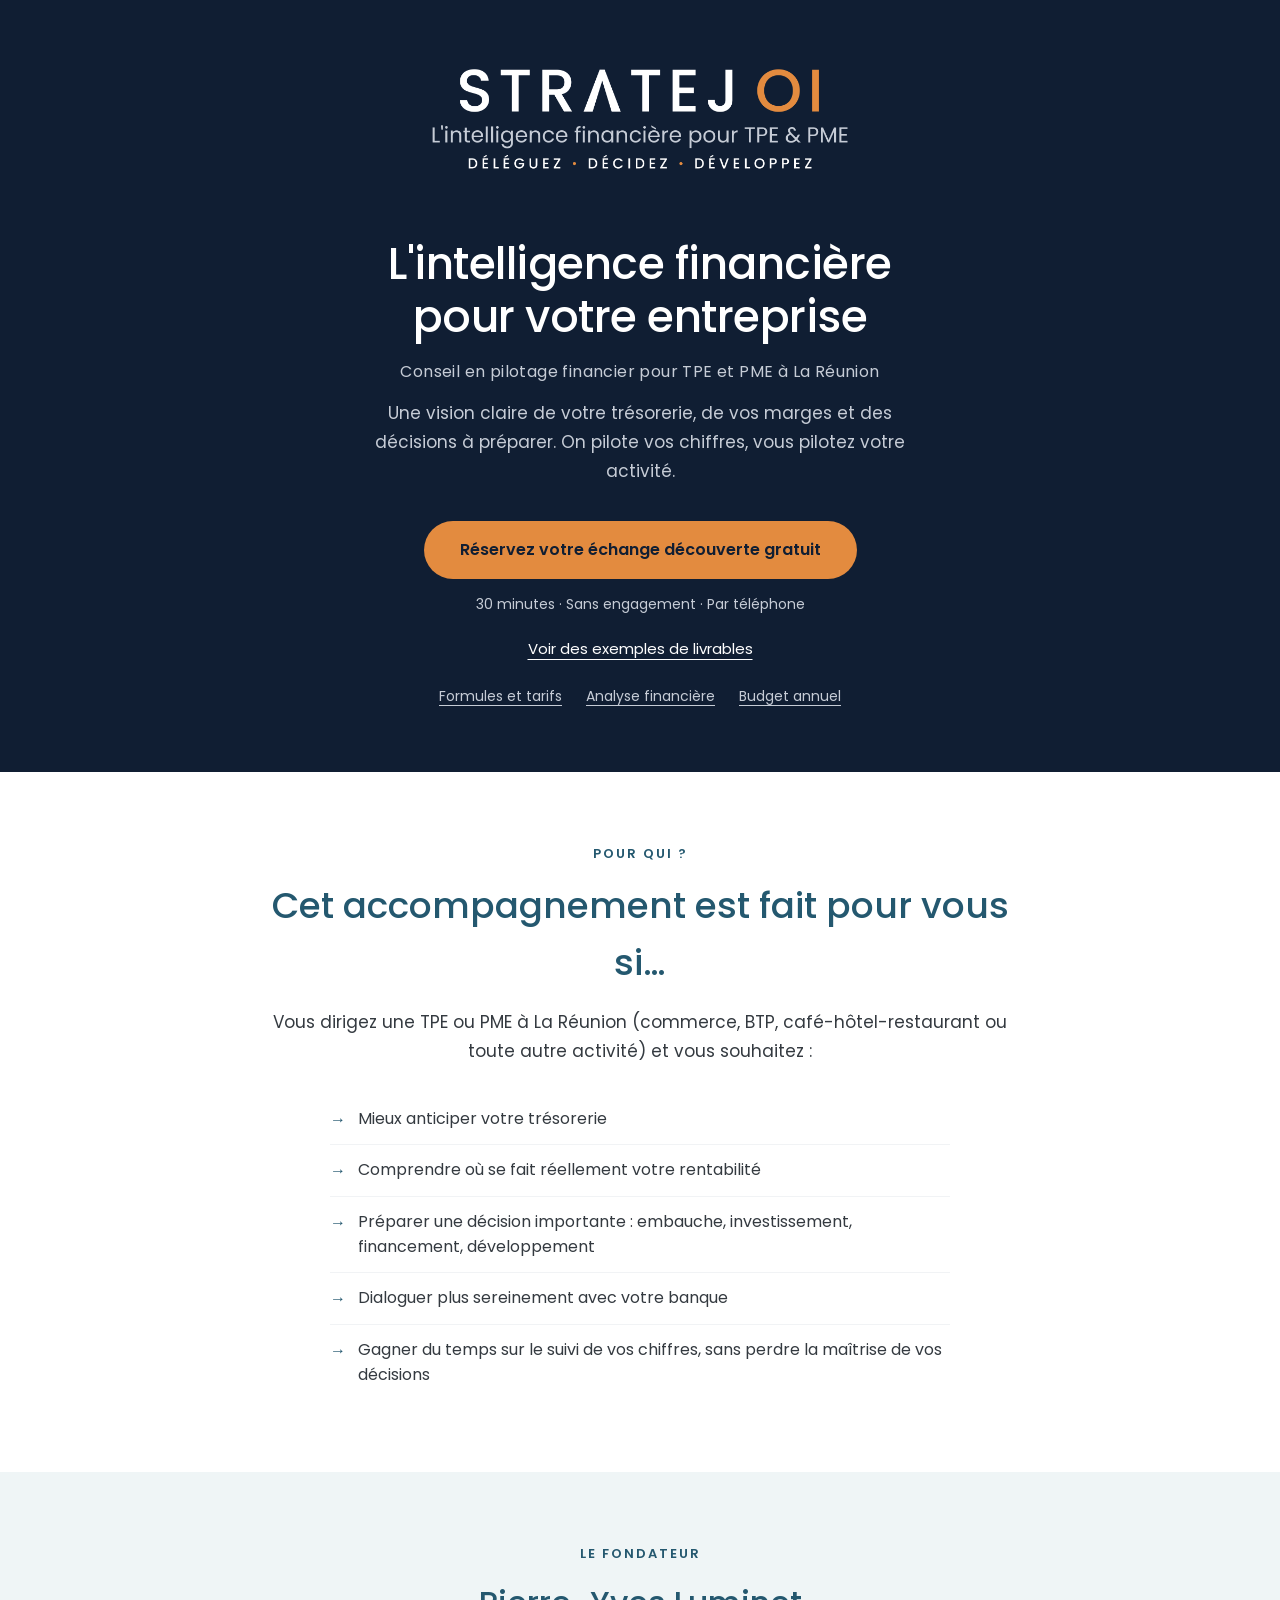
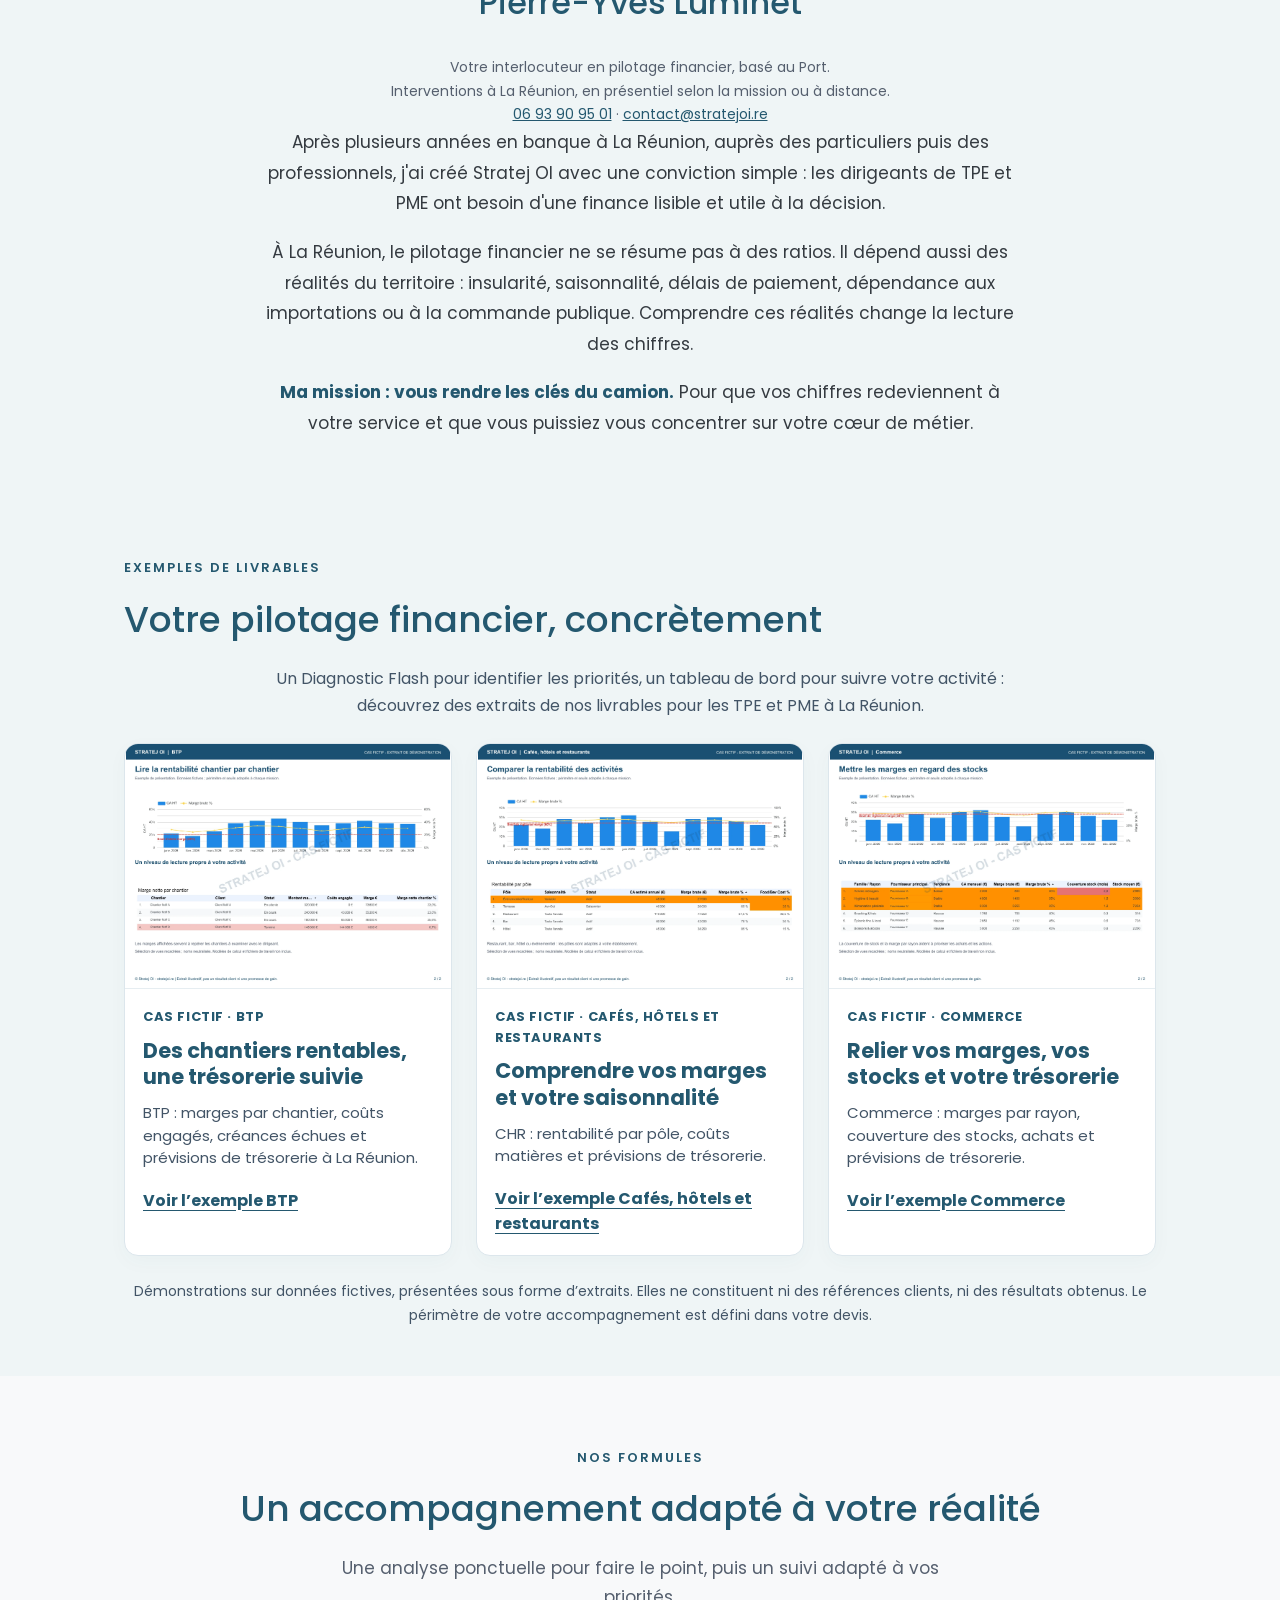
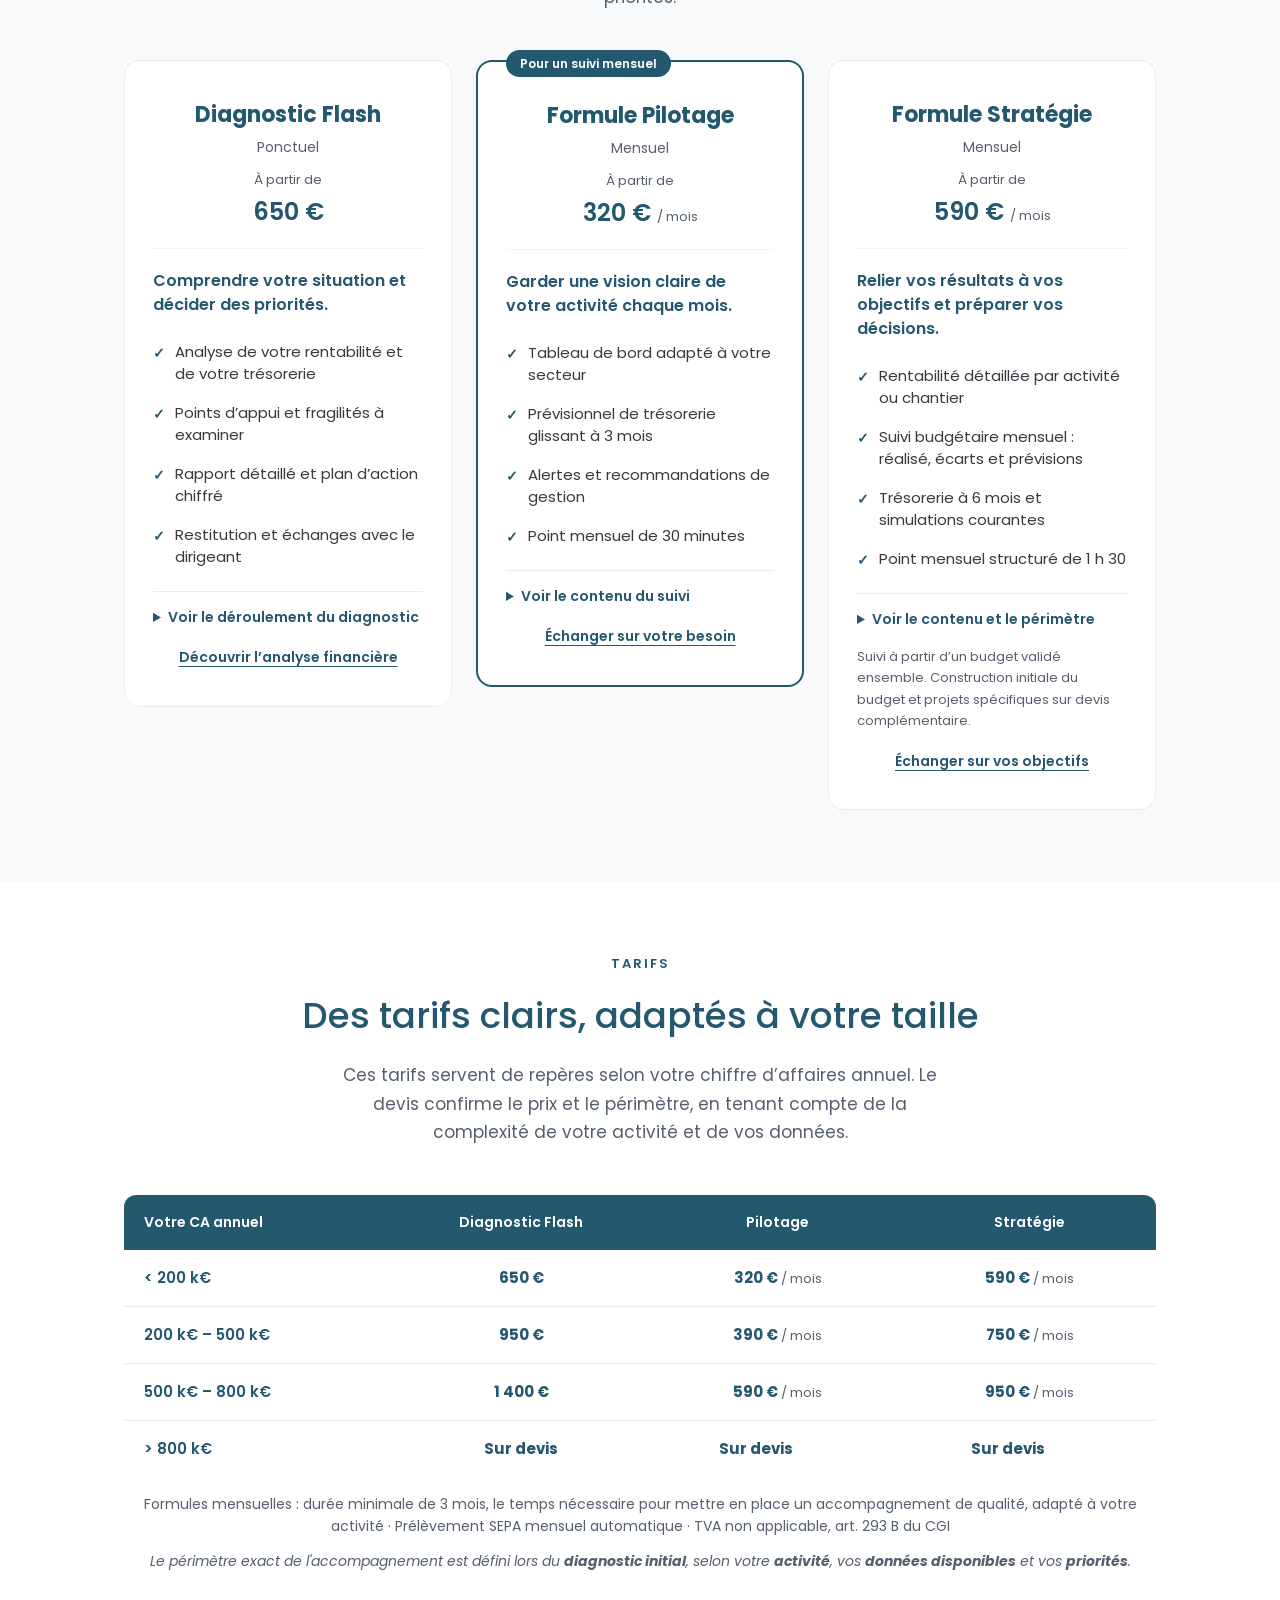
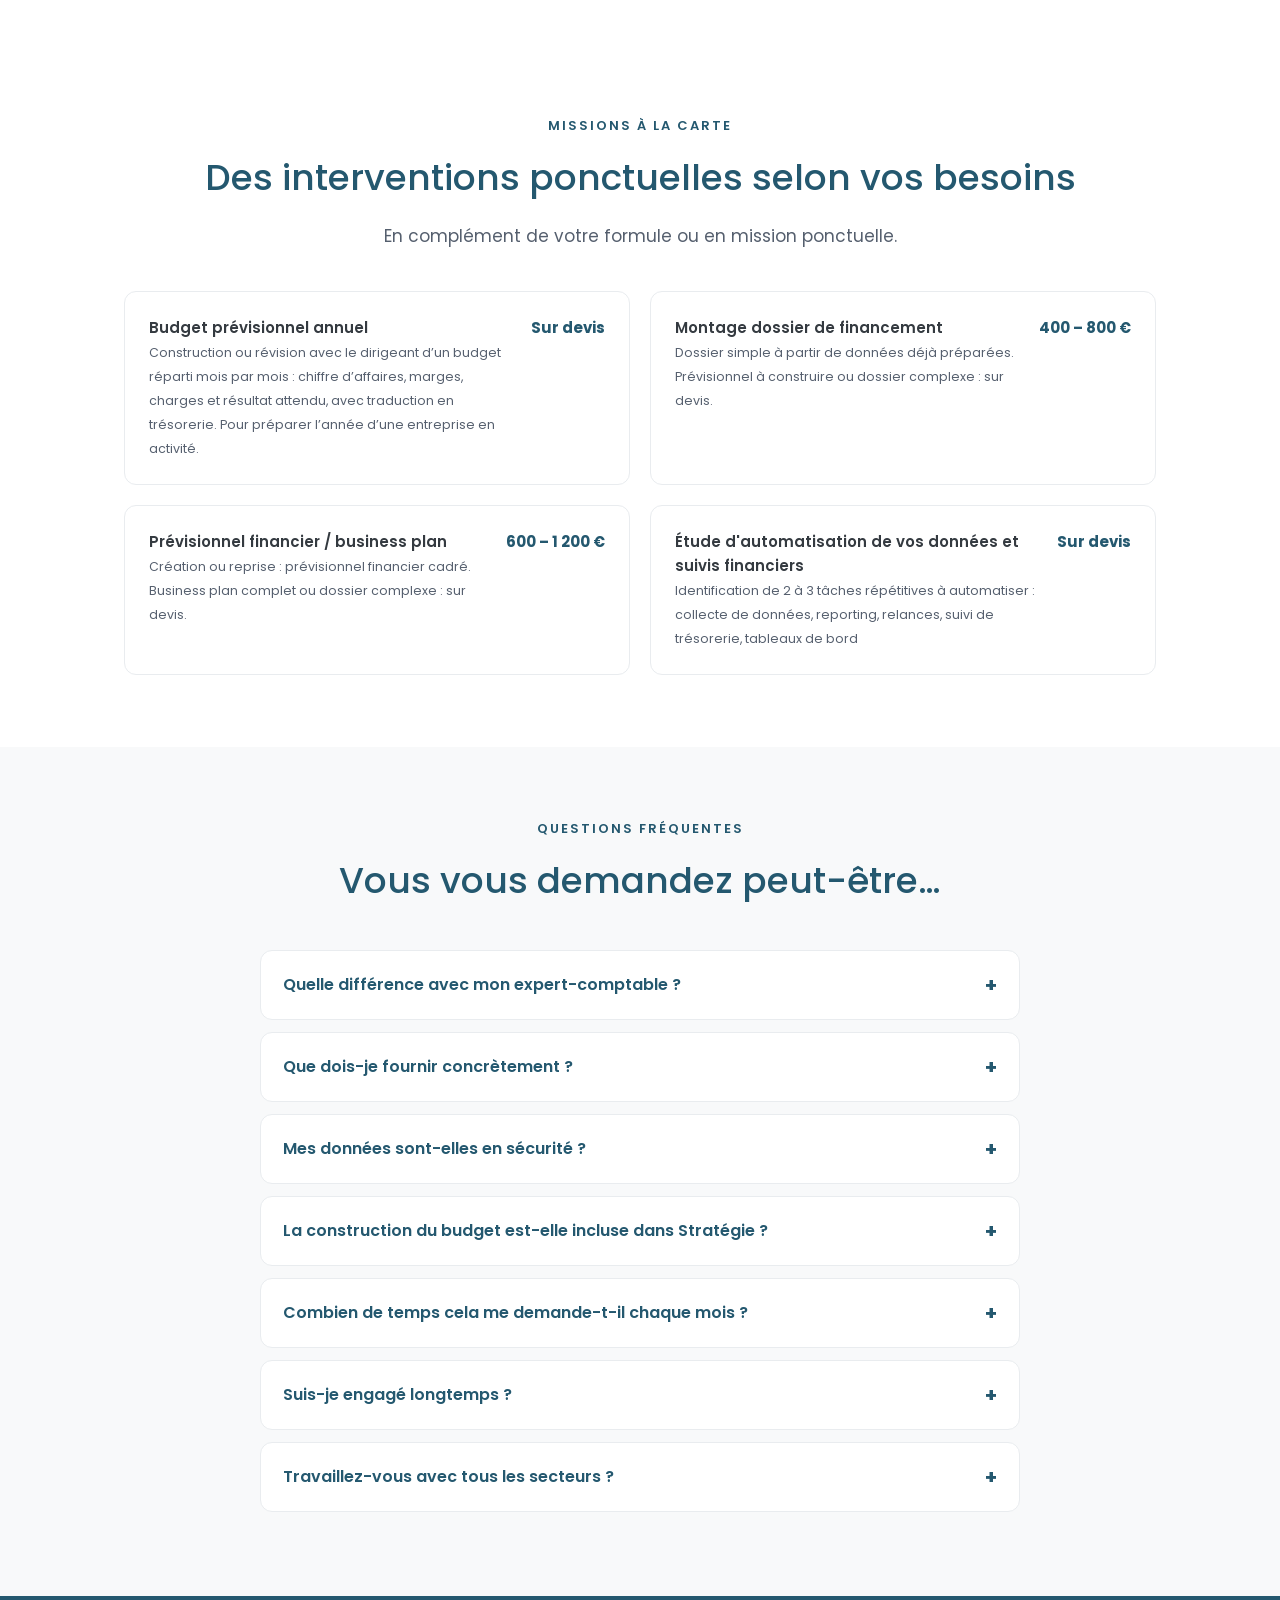
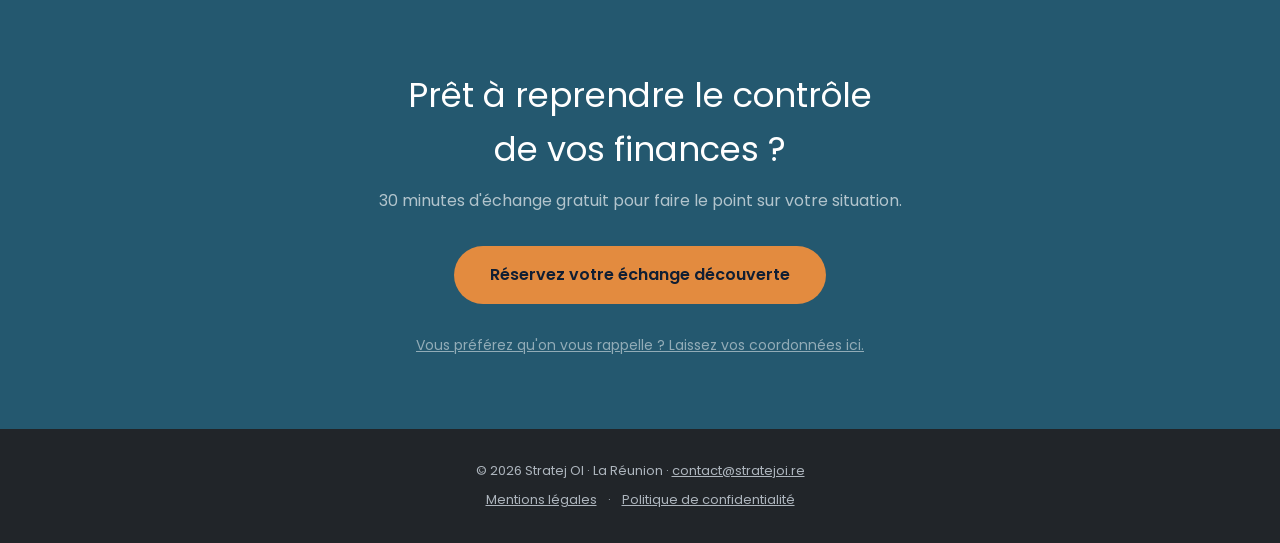
==== commit debcaa86: "Publie les offres et le site conformes à la charte Clarifie le budget annuel et le périmètre Stratég" ====
--- a/index.html
+++ b/index.html
@@ -1,1016 +1,981 @@
-<!DOCTYPE html>
-<html lang="fr">
-<head>
-<meta charset="UTF-8">
-<meta name="viewport" content="width=device-width, initial-scale=1.0">
-<title>Stratej OI | L'intelligence financière pour votre entreprise</title>
-<meta name="description" content="Pilotage financier pour TPE et PME à La Réunion : diagnostic, tableau de bord et accompagnement mensuel de votre trésorerie et rentabilité : commerce, BTP, café-hôtel-restaurant.">
-<link rel="canonical" href="https://stratejoi.re/">
-<meta property="og:type" content="website">
-<meta property="og:url" content="https://stratejoi.re/">
-<meta property="og:title" content="Stratej OI | L'intelligence financière pour votre entreprise">
-<meta property="og:description" content="Pilotage financier pour TPE et PME à La Réunion : diagnostic, tableau de bord et accompagnement mensuel de votre trésorerie et rentabilité : commerce, BTP, café-hôtel-restaurant.">
-<meta property="og:locale" content="fr_FR">
-<meta property="og:site_name" content="Stratej OI">
-<!-- À activer quand l'image sera sur le serveur (ex. capture du tableau de bord, 1200x630) :
-<meta property="og:image" content="https://stratejoi.re/og-image.jpg">
--->
-<link href="https://fonts.googleapis.com/css2?family=DM+Sans:wght@400;500;600;700&family=DM+Serif+Display&display=swap" rel="stylesheet">
-<style>
-:root {
-  --navy: #1B4F72;
-  --navy-dark: #133A55;
-  --blue: #2E86C1;
-  --blue-light: #EBF5FB;
-  --blue-glow: #D4EFFC;
-  --orange: #E67E22;
-  --orange-light: #FEF5E7;
-  --white: #FFFFFF;
-  --gray-50: #F8F9FA;
-  --gray-100: #F1F3F5;
-  --gray-200: #E9ECEF;
-  --gray-400: #ADB5BD;
-  --gray-600: #6C757D;
-  --gray-800: #343A40;
-  --gray-900: #212529;
-  --radius: 12px;
-  --radius-lg: 16px;
-}
-* { margin: 0; padding: 0; box-sizing: border-box; }
-body {
-  font-family: 'DM Sans', sans-serif;
-  color: var(--gray-900);
-  background: var(--white);
-  line-height: 1.6;
-  -webkit-font-smoothing: antialiased;
-}
-.container {
-  max-width: 1080px;
-  margin: 0 auto;
-  padding: 0 24px;
-}
-/* ── HERO ── */
-.hero {
-  background: linear-gradient(165deg, var(--navy) 0%, var(--navy-dark) 100%);
-  padding: 80px 24px 64px;
-  text-align: center;
-  position: relative;
-  overflow: hidden;
-}
-.hero::before {
-  content: '';
-  position: absolute;
-  top: -40%;
-  right: -20%;
-  width: 600px;
-  height: 600px;
-  background: radial-gradient(circle, rgba(46,134,193,0.15) 0%, transparent 70%);
-  border-radius: 50%;
-}
-.hero-logo {
-  width: 80px;
-  height: 80px;
-  background: rgba(255,255,255,0.1);
-  border-radius: var(--radius);
-  margin: 0 auto 24px;
-  display: flex;
-  align-items: center;
-  justify-content: center;
-  font-size: 14px;
-  color: rgba(255,255,255,0.5);
-  border: 1px dashed rgba(255,255,255,0.2);
-}
-.hero h1 {
-  font-family: 'DM Serif Display', serif;
-  font-size: clamp(28px, 5vw, 44px);
-  color: var(--white);
-  font-weight: 400;
-  margin-bottom: 8px;
-  letter-spacing: -0.5px;
-}
-.hero .tagline {
-  font-size: clamp(15px, 2.5vw, 18px);
-  color: var(--blue-glow);
-  margin-bottom: 24px;
-  font-weight: 500;
-  letter-spacing: 2px;
-}
-.hero .tagline span {
-  margin: 0 8px;
-  opacity: 0.5;
-}
-.hero p {
-  font-size: 17px;
-  color: rgba(255,255,255,0.75);
-  max-width: 560px;
-  margin: 0 auto 36px;
-  line-height: 1.7;
-}
-.btn-primary {
-  display: inline-block;
-  background: var(--orange);
-  color: var(--white);
-  padding: 16px 36px;
-  border-radius: 50px;
-  font-size: 16px;
-  font-weight: 600;
-  text-decoration: none;
-  transition: all 0.2s;
-  border: none;
-  cursor: pointer;
-}
-.btn-primary:hover {
-  background: #D35400;
-  transform: translateY(-1px);
-}
-.btn-secondary {
-  display: inline-block;
-  background: transparent;
-  color: var(--navy);
-  padding: 14px 32px;
-  border-radius: 50px;
-  font-size: 15px;
-  font-weight: 600;
-  text-decoration: none;
-  border: 2px solid var(--navy);
-  transition: all 0.2s;
-}
-.btn-secondary:hover {
-  background: var(--navy);
-  color: var(--white);
-}
-.hero-sub {
-  margin-top: 16px;
-  font-size: 14px;
-  color: rgba(255,255,255,0.45);
-}
-/* ── SECTION COMMON ── */
-section {
-  padding: 72px 24px;
-}
-.section-label {
-  font-size: 13px;
-  font-weight: 600;
-  text-transform: uppercase;
-  letter-spacing: 2px;
-  color: var(--blue);
-  margin-bottom: 12px;
-}
-.section-title {
-  font-family: 'DM Serif Display', serif;
-  font-size: clamp(24px, 4vw, 36px);
-  color: var(--navy);
-  margin-bottom: 16px;
-  font-weight: 400;
-}
-.section-subtitle {
-  font-size: 17px;
-  color: var(--gray-600);
-  max-width: 600px;
-  line-height: 1.7;
-}
-.section-subtitle.centered {
-  margin: 0 auto;
-  text-align: center;
-}
-.text-center { text-align: center; }
-/* ── À PROPOS / FONDATEUR ── */
-.about-section {
-  background: var(--blue-light);
-}
-.about-content {
-  max-width: 760px;
-  margin: 0 auto;
-  text-align: center;
-}
-.about-name {
-  font-family: 'DM Serif Display', serif;
-  font-size: clamp(24px, 4vw, 32px);
-  color: var(--navy);
-  font-weight: 400;
-  margin-bottom: 28px;
-}
-.about-text {
-  font-size: 17px;
-  color: var(--gray-800);
-  line-height: 1.8;
-  margin-bottom: 18px;
-  text-align: left;
-}
-.about-text:last-child {
-  margin-bottom: 0;
-}
-.about-text strong {
-  color: var(--navy);
-}
-@media (min-width: 640px) {
-  .about-content {
-    text-align: center;
-  }
-  .about-text {
-    text-align: center;
-  }
-}
-/* ── POUR QUI ── */
-.pour-qui-section {
-  background: var(--white);
-}
-.pour-qui-content {
-  max-width: 760px;
-  margin: 0 auto;
-  text-align: center;
-}
-.pour-qui-intro {
-  font-size: 17px;
-  color: var(--gray-800);
-  margin-bottom: 28px;
-  line-height: 1.7;
-}
-.pour-qui-list {
-  list-style: none;
-  text-align: left;
-  max-width: 620px;
-  margin: 0 auto;
-  padding: 0;
-}
-.pour-qui-list li {
-  padding: 12px 0;
-  font-size: 16px;
-  color: var(--gray-800);
-  display: flex;
-  align-items: flex-start;
-  gap: 12px;
-  line-height: 1.6;
-  border-bottom: 1px solid var(--gray-100);
-}
-.pour-qui-list li:last-child {
-  border-bottom: none;
-}
-.pour-qui-list li::before {
-  content: '→';
-  color: var(--blue);
-  font-weight: 600;
-  font-size: 16px;
-  flex-shrink: 0;
-  margin-top: 1px;
-}
-/* ── FORMULES ── */
-.formules {
-  background: var(--gray-50);
-}
-.formules-grid {
-  display: grid;
-  grid-template-columns: repeat(auto-fit, minmax(280px, 1fr));
-  gap: 24px;
-  margin-top: 48px;
-}
-.formule-card {
-  background: var(--white);
-  border-radius: var(--radius-lg);
-  padding: 36px 28px;
-  border: 1px solid var(--gray-200);
-  position: relative;
-  transition: border-color 0.2s;
-}
-.formule-card:hover {
-  border-color: var(--blue);
-}
-.formule-card.featured {
-  border: 2px solid var(--blue);
-}
-.formule-badge {
-  position: absolute;
-  top: -12px;
-  left: 28px;
-  background: var(--blue);
-  color: white;
-  font-size: 12px;
-  font-weight: 600;
-  padding: 4px 14px;
-  border-radius: 50px;
-}
-.formule-name {
-  font-size: 22px;
-  font-weight: 700;
-  color: var(--navy);
-  margin-bottom: 4px;
-}
-.formule-type {
-  font-size: 14px;
-  color: var(--gray-600);
-  margin-bottom: 12px;
-}
-.formule-price {
-  font-size: 16px;
-  font-weight: 600;
-  color: var(--navy);
-  margin-bottom: 20px;
-  padding-bottom: 16px;
-  border-bottom: 1px solid var(--gray-100);
-}
-.formule-price .from {
-  font-size: 13px;
-  font-weight: 400;
-  color: var(--gray-600);
-  display: block;
-  margin-bottom: 2px;
-}
-.formule-price small {
-  font-size: 13px;
-  font-weight: 400;
-  color: var(--gray-600);
-}
-.formule-features {
-  list-style: none;
-  margin-bottom: 24px;
-}
-.formule-features li {
-  padding: 8px 0;
-  font-size: 15px;
-  color: var(--gray-800);
-  display: flex;
-  align-items: flex-start;
-  gap: 10px;
-  line-height: 1.5;
-  text-align: left;
-}
-.formule-features li::before {
-  content: '✓';
-  color: var(--blue);
-  font-weight: 700;
-  font-size: 14px;
-  margin-top: 2px;
-  flex-shrink: 0;
-}
-.formule-sublist {
-  list-style: none;
-  margin-top: 8px;
-  padding-left: 0;
-  width: 100%;
-}
-.formule-features .formule-sublist li {
-  padding: 4px 0;
-  font-size: 14px;
-  color: var(--gray-600);
-  display: flex;
-  align-items: flex-start;
-  gap: 8px;
-  text-align: left;
-  line-height: 1.5;
-}
-.formule-features .formule-sublist li::before {
-  content: '–';
-  color: var(--gray-400);
-  font-weight: 400;
-  font-size: 14px;
-  margin-top: 0;
-  flex-shrink: 0;
-}
-/* ── TARIFS ── */
-.tarifs-table-wrapper {
-  margin-top: 48px;
-  overflow-x: auto;
-  -webkit-overflow-scrolling: touch;
-}
-.tarifs-table {
-  width: 100%;
-  border-collapse: collapse;
-  min-width: 600px;
-}
-.tarifs-table thead th {
-  background: var(--navy);
-  color: var(--white);
-  padding: 16px 20px;
-  font-size: 14px;
-  font-weight: 600;
-  text-align: center;
-  white-space: nowrap;
-}
-.tarifs-table thead th:first-child {
-  text-align: left;
-  border-radius: var(--radius) 0 0 0;
-}
-.tarifs-table thead th:last-child {
-  border-radius: 0 var(--radius) 0 0;
-}
-.tarifs-table tbody td {
-  padding: 16px 20px;
-  text-align: center;
-  font-size: 15px;
-  border-bottom: 1px solid var(--gray-200);
-}
-.tarifs-table tbody td:first-child {
-  text-align: left;
-  font-weight: 600;
-  color: var(--navy);
-}
-.tarifs-table tbody tr:hover {
-  background: var(--blue-light);
-}
-.tarifs-table tbody tr:last-child td {
-  border-bottom: none;
-}
-.prix-mois {
-  font-weight: 700;
-  color: var(--navy);
-}
-.prix-mois small {
-  font-weight: 400;
-  color: var(--gray-600);
-  font-size: 13px;
-}
-.tarifs-note {
-  margin-top: 16px;
-  font-size: 14px;
-  color: var(--gray-600);
-  text-align: center;
-}
-/* ── OFFRE LANCEMENT ── */
-.lancement {
-  background: linear-gradient(135deg, var(--orange-light) 0%, #FFF8F0 100%);
-  border-top: 3px solid var(--orange);
-}
-.lancement-box {
-  max-width: 680px;
-  margin: 0 auto;
-  text-align: center;
-}
-.lancement-badge {
-  display: inline-block;
-  background: var(--orange);
-  color: white;
-  font-size: 14px;
-  font-weight: 700;
-  padding: 6px 20px;
-  border-radius: 50px;
-  margin-bottom: 20px;
-}
-.lancement-prix {
-  display: flex;
-  justify-content: center;
-  gap: 32px;
-  margin: 32px 0;
-  flex-wrap: wrap;
-}
-.lancement-prix-item {
-  text-align: center;
-}
-.lancement-prix-item .ca {
-  font-size: 13px;
-  color: var(--gray-600);
-  margin-bottom: 4px;
-}
-.lancement-prix-item .ancien {
-  font-size: 16px;
-  color: var(--gray-400);
-  text-decoration: line-through;
-}
-.lancement-prix-item .nouveau {
-  font-size: 28px;
-  font-weight: 700;
-  color: var(--orange);
-}
-/* ── MISSIONS À LA CARTE ── */
-.carte-grid {
-  display: grid;
-  grid-template-columns: repeat(auto-fit, minmax(300px, 1fr));
-  gap: 20px;
-  margin-top: 40px;
-}
-.carte-item {
-  background: var(--white);
-  border-radius: var(--radius);
-  padding: 24px;
-  border: 1px solid var(--gray-200);
-  display: flex;
-  justify-content: space-between;
-  align-items: center;
-  gap: 16px;
-}
-.carte-item-name {
-  font-size: 15px;
-  font-weight: 600;
-  color: var(--gray-800);
-}
-.carte-item-prix {
-  font-size: 15px;
-  font-weight: 700;
-  color: var(--navy);
-  white-space: nowrap;
-}
-/* ── AUTOMATISATION ── */
-.auto-section {
-  background: var(--gray-50);
-}
-.auto-grid {
-  display: grid;
-  grid-template-columns: repeat(auto-fit, minmax(260px, 1fr));
-  gap: 24px;
-  margin-top: 40px;
-}
-.auto-card {
-  background: var(--white);
-  border-radius: var(--radius-lg);
-  padding: 32px 24px;
-  border: 1px solid var(--gray-200);
-  text-align: center;
-}
-.auto-card-name {
-  font-size: 20px;
-  font-weight: 700;
-  color: var(--navy);
-  margin-bottom: 4px;
-}
-.auto-card-prix {
-  font-size: 24px;
-  font-weight: 700;
-  color: var(--blue);
-  margin: 12px 0;
-}
-.auto-card-prix small {
-  font-size: 14px;
-  font-weight: 400;
-  color: var(--gray-600);
-}
-.auto-card ul {
-  list-style: none;
-  text-align: left;
-  margin-top: 16px;
-}
-.auto-card ul li {
-  padding: 6px 0;
-  font-size: 14px;
-  color: var(--gray-600);
-  display: flex;
-  align-items: center;
-  gap: 8px;
-}
-.auto-card ul li::before {
-  content: '✓';
-  color: var(--blue);
-  font-weight: 700;
-  font-size: 13px;
-}
-.kap-note {
-  margin-top: 32px;
-  background: var(--blue-light);
-  border-radius: var(--radius);
-  padding: 20px 24px;
-  text-align: center;
-  font-size: 15px;
-  color: var(--navy);
-}
-.kap-note strong {
-  color: var(--blue);
-}
-/* ── FAQ ── */
-.faq-section {
-  background: var(--gray-50);
-}
-.faq-list {
-  max-width: 760px;
-  margin: 40px auto 0;
-  text-align: left;
-}
-.faq-item {
-  background: var(--white);
-  border: 1px solid var(--gray-200);
-  border-radius: var(--radius);
-  margin-bottom: 12px;
-}
-.faq-item summary {
-  cursor: pointer;
-  padding: 18px 22px;
-  font-weight: 600;
-  color: var(--navy);
-  font-size: 16px;
-  list-style: none;
-  display: flex;
-  justify-content: space-between;
-  align-items: center;
-  gap: 12px;
-}
-.faq-item summary::-webkit-details-marker {
-  display: none;
-}
-.faq-item summary::after {
-  content: '+';
-  color: var(--blue);
-  font-size: 20px;
-  font-weight: 700;
-  flex-shrink: 0;
-}
-.faq-item[open] summary::after {
-  content: '–';
-}
-.faq-item p {
-  padding: 0 22px 18px;
-  font-size: 15px;
-  color: var(--gray-800);
-  line-height: 1.7;
-}
-/* ── CTA FINAL ── */
-.cta-final {
-  background: var(--navy);
-  text-align: center;
-  padding: 72px 24px;
-}
-.cta-final h2 {
-  font-family: 'DM Serif Display', serif;
-  font-size: clamp(24px, 4vw, 34px);
-  color: var(--white);
-  font-weight: 400;
-  margin-bottom: 12px;
-}
-.cta-final p {
-  color: rgba(255,255,255,0.65);
-  font-size: 16px;
-  margin-bottom: 32px;
-}
-.cta-final .btn-primary {
-  margin-bottom: 16px;
-}
-.cta-rappel {
-  margin-top: 12px;
-}
-.cta-rappel a {
-  color: rgba(255,255,255,0.5);
-  font-size: 14px;
-  text-decoration: underline;
-}
-.cta-rappel a:hover {
-  color: rgba(255,255,255,0.75);
-}
-/* ── FOOTER ── */
-footer {
-  text-align: center;
-  padding: 32px 24px;
-  font-size: 13px;
-  color: var(--gray-400);
-  background: var(--gray-900);
-}
-footer a {
-  color: var(--gray-400);
-  text-decoration: underline;
-}
-/* ── RESPONSIVE ── */
-@media (max-width: 640px) {
-  .hero { padding: 56px 20px 48px; }
-  section { padding: 48px 16px; }
-  .formule-card { padding: 28px 20px; }
-  .lancement-prix { gap: 20px; }
-  .lancement-prix-item .nouveau { font-size: 24px; }
-  /* Tableau tarifaire → cartes empilées sur mobile */
-  .tarifs-table-wrapper {
-    overflow-x: visible;
-  }
-  .tarifs-table {
-    min-width: 0;
-    display: block;
-  }
-  .tarifs-table thead {
-    display: none;
-  }
-  .tarifs-table tbody {
-    display: block;
-  }
-  .tarifs-table tbody tr {
-    display: block;
-    background: var(--white);
-    border: 1px solid var(--gray-200);
-    border-radius: var(--radius);
-    margin-bottom: 16px;
-    padding: 16px 20px;
-  }
-  .tarifs-table tbody tr:hover {
-    background: var(--white);
-  }
-  .tarifs-table tbody td {
-    display: flex;
-    justify-content: space-between;
-    align-items: center;
-    padding: 10px 0;
-    border-bottom: 1px solid var(--gray-100);
-    text-align: left;
-  }
-  .tarifs-table tbody td:not(:first-child) {
-    display: grid;
-    grid-template-columns: 1fr 1fr;
-    gap: 12px;
-    align-items: center;
-  }
-  .tarifs-table tbody td:first-child {
-    display: flex;
-    flex-direction: column;
-    align-items: flex-start;
-    font-size: 17px;
-    font-weight: 700;
-    color: var(--navy);
-    padding-bottom: 12px;
-    margin-bottom: 4px;
-    border-bottom: 2px solid var(--blue-light);
-  }
-  .tarifs-table tbody td:first-child::before {
-    content: 'Votre CA annuel';
-    font-size: 12px;
-    font-weight: 500;
-    color: var(--gray-600);
-    text-transform: uppercase;
-    letter-spacing: 1px;
-    margin-bottom: 4px;
-  }
-  .tarifs-table tbody td:not(:first-child)::before {
-    content: attr(data-label);
-    font-size: 14px;
-    color: var(--gray-600);
-    font-weight: 500;
-  }
-  .tarifs-table tbody td:last-child {
-    border-bottom: none;
-    padding-bottom: 0;
-  }
-}
-</style>
-</head>
-<body>
-<!-- ═══ HERO ═══ -->
-<section class="hero">
-  <div class="container">
-    <div style="margin-bottom: 32px; display: flex; flex-direction: column; align-items: center; gap: 12px;">
-      <svg xmlns="http://www.w3.org/2000/svg" xmlns:xlink="http://www.w3.org/1999/xlink" viewBox="0 0 295.5 160" style="width: 280px; height: auto;">
-        <defs>
-          <linearGradient id="arrow-grad" x1="126.85" y1="168.72" x2="241.13" y2="34.71" gradientTransform="translate(7.02 -9.76) rotate(3.09)" gradientUnits="userSpaceOnUse">
-            <stop offset=".35" stop-color="#FFFFFF"/>
-            <stop offset=".53" stop-color="#FFFFFF"/>
-            <stop offset=".60" stop-color="#d4956a"/>
-            <stop offset=".66" stop-color="#e77f08"/>
-            <stop offset=".7" stop-color="#e77f08"/>
-          </linearGradient>
-        </defs>
-        <path fill="url(#arrow-grad)" d="M198.44,90.46c-1.11,1.41-6.14,5.54-6.14,5.54l.06,9.33.04,7.6c-.84.47-1.58,1.1-2.19,1.85l-.58.3-10.41-5.85s-1.98,1.44-2.83,1.91l11.83,7.58c.37.81.44,2.56-.03,3.07l-13.02,6.66s-10.18-10-10.04-10.33c.12-.3,52.36-52.97,52.36-52.97l9.86,9.59s7.75-37.12,7.3-37.67l-37.53,8.6,10.42,9.22c-.15.32-52.85,54.05-52.85,54.05,0,0-24.99-22.91-25.62-24.17,0,0-54.01,52.67-55.43,52.55l-5.86-.5,59.4-68.37c1.03-1.2,2.38-2.52,4.11-2.54l4.94-.07,1.02.06c.16.63.14,1.73-.19,2.46l-2.98,6.75c-.2.44-.35,1.11-.42,1.79,2.79-1.94,5.04-4.22,7.57-6.47,2-1.79,3.51-3.69,5.14-5.83,1.31-1.73,3.16-3.06,4.37-4.98.96-.24,2.32-.21,3.2,0l.29,4.06.15,7.14-1.91,7.36c-.52,2,1.29,3.74,2.24,5.19l2.72,4.16c.76,1.17.44,1.57.2,2.91-.59,3.31-1.05,6.72-2.05,10-.07.24.09.88.26,1.31,1.05-.79,2.96-3.18,3.17-3.39l6.47-6.55c1.85-1.87,4.05-3.5,5.25-5.77l-5.27-5.49-2.94-3.03c-1.97-2.02-2.6-4.21-3.1-6.92l-1.85-9.88c1.1-.7,1.61-1.37,1.64-2.8.99.58,17.36,19.31,18.48,21.56,2.23-.76,5.96-5.65,5.87-5.84l-.38-.75-18.68-22.49-3.46-.43-3.9.15c-.94.04-1.85.35-2.93.54l-2.74.49c-1.67.3-3.13.43-4.69,1.06-2.95,1.2-4.89,3.43-6.42,4.14-2.39,1.1-14.58,2.52-14.58,2.52-1.21.21-2.24,1.11-3.01,1.99,0,0-68.75,79.44-72.58,84.53l29.64-.09,4.14-.05c1.8-.02,3.27-.17,5.02-.75l34.81-11.17c1.24,1.74,3.18,2.98,5.49,3.18,1.71.15,3.33-.3,4.69-1.15l16.37,9.96c1.96.74,2.42,1.07,5.42-.26,1.3-.58,17.14-9.46,18.53-9.76l10.54,9.48,60.51.4-46.88-54.73ZM132.85,104.93s14.25,11.39,13.95,12.82c-.1.45-8.01,4.91-10.88,6.51-.9-1.16-2.13-2.04-3.57-2.52-.03-.16-.06-.32-.07-.48-.17-1.84.27-14.96.58-16.32ZM114.29,119.26l13.3-13.57c.29-.32,1.06-.5,1.34-.2l-.08,15.94c-1.94.28-3.67,1.3-4.85,2.79l-9.37-3.67c-.25-.09-.63-.23-.66-.4-.04-.22.17-.73.33-.89ZM94.85,138.79l15.3-16c.72-.08,8.03,2.74,12.42,4.47-.07.33-.16.65-.19,1-.04.49-.03.97.02,1.44-8.01,2.62-27.18,8.91-27.54,9.1ZM168.62,134.5l-7.76,4.41c-5.05,3.16-5.73,3.41-10.18.51l-13.03-8.21c-.13-.08-.26-.17-.38-.25.12-.43.22-.88.26-1.34.05-.53.04-1.05-.02-1.56,2.43-1.83,10.37-7.68,12.61-7.29l6.04,5.92c2.24-1.39,3.78-2.79,5.31-5.13l3.8,3.11,5.54,4.85c2.81,2.58-1.04,4.27-2.18,4.98ZM226.11,131.91c.5.6,1,1.13,1.4,1.85-.37.21-.71.42-.81.3l-23.11-12.98c.06-.27.13-.54.16-.82.09-1.06-.03-2.08-.34-3.03l7.31-3.29,15.39,17.98ZM198.21,98.58c.47,1.56,1.68,2.78,2.76,4.01l5.96,6.86.94,1.25-6.58,3.27c-1.06-.98-2.4-1.65-3.91-1.9l-.02-2.25-.1-4.48c0-2.08.03-3.74-.09-5.6l1.04-1.17ZM179.37,132.55c-.32-1.71,7.95-6.11,11.23-7.78.57.61,1.22,1.15,1.97,1.55l-3.15,13.19c-4.05.21-10.05-6.96-10.05-6.96ZM193.86,136.4l.57-1.95,1.88-7.29c2.41-.05,4.57-1.21,5.95-3.06,3.55,2.1,25.86,15.32,26.25,15.82l-35.63-.08.99-3.45Z"/>
-      </svg>
-      <span style="font-family: 'DM Sans', sans-serif; font-size: 48px; font-weight: 700; color: #FFFFFF; letter-spacing: 2px;">Stratej OI</span>
-    </div>
-    <h1>L'intelligence financière<br>pour votre entreprise</h1>
-    <p class="tagline">Déléguez <span>•</span> Décidez <span>•</span> Développez</p>
-    <p>Vous dirigez une TPE ou PME à La Réunion ? Vous méritez une vision claire de vos finances, sans y passer vos soirées. On pilote vos chiffres, vous pilotez votre activité.</p>
-    <a href="https://meet.brevo.com/pierre-yves-luminet/echange-decouverte-stratej-oi" class="btn-primary">Réservez votre échange découverte gratuit</a>
-    <p class="hero-sub">30 minutes · Sans engagement · Par téléphone</p>
-  </div>
-</section>
-<!-- ═══ POUR QUI ═══ -->
-<section class="pour-qui-section">
-  <div class="container">
-    <div class="pour-qui-content">
-      <p class="section-label">Pour qui ?</p>
-      <h2 class="section-title">Cet accompagnement est fait pour vous si…</h2>
-      <p class="pour-qui-intro">Vous dirigez une TPE ou PME à La Réunion (commerce, BTP, café-hôtel-restaurant ou toute autre activité) et vous souhaitez :</p>
-      <ul class="pour-qui-list">
-        <li>Mieux anticiper votre trésorerie</li>
-        <li>Comprendre où se fait réellement votre rentabilité</li>
-        <li>Préparer une décision importante : embauche, investissement, financement, développement</li>
-        <li>Dialoguer plus sereinement avec votre banque</li>
-        <li>Gagner du temps sur le suivi de vos chiffres, sans perdre la maîtrise de vos décisions</li>
-      </ul>
-    </div>
-  </div>
-</section>
-<!-- ═══ À PROPOS / FONDATEUR ═══ -->
-<section class="about-section">
-  <div class="container">
-    <div class="about-content">
-      <p class="section-label">Le fondateur</p>
-      <h2 class="about-name">Pierre-Yves Luminet</h2>
-      <p class="about-text">Après plusieurs années en banque à La Réunion, auprès des particuliers puis des professionnels, j'ai créé Stratej OI avec une conviction simple : les dirigeants de TPE et PME ont besoin d'une finance lisible et utile à la décision.</p>
-      <p class="about-text">À La Réunion, le pilotage financier ne se résume pas à des ratios. Il dépend aussi des réalités du territoire : insularité, saisonnalité, délais de paiement, dépendance aux importations ou à la commande publique. Comprendre ces réalités change la lecture des chiffres.</p>
-      <p class="about-text"><strong>Ma mission : vous rendre les clés du camion.</strong> Pour que vos chiffres redeviennent à votre service et que vous puissiez vous concentrer sur votre cœur de métier.</p>
-    </div>
-  </div>
-</section>
-<!-- ═══ FORMULES ═══ -->
-<section class="formules">
-  <div class="container text-center">
-    <p class="section-label">Nos formules</p>
-    <h2 class="section-title">Un accompagnement adapté à votre réalité</h2>
-    <p class="section-subtitle centered">Du diagnostic ponctuel au pilotage stratégique complet, choisissez la formule qui correspond à votre besoin.</p>
-    <div class="formules-grid">
-      <!-- Diagnostic Flash -->
-      <div class="formule-card">
-        <p class="formule-name">Diagnostic Flash</p>
-        <p class="formule-type">Ponctuel</p>
-        <p class="formule-price"><span class="from">À partir de</span>650 €</p>
-        <ul class="formule-features">
-          <li>Analyse complète de votre rentabilité et trésorerie</li>
-          <li>Identification des leviers d'amélioration immédiats</li>
-          <li>Rapport détaillé avec plan d'action chiffré</li>
-          <li>Restitution en visio ou en présentiel, selon disponibilité et localisation</li>
-        </ul>
-      </div>
-      <!-- Pilotage -->
-      <div class="formule-card featured">
-        <span class="formule-badge">Le plus choisi</span>
-        <p class="formule-name">Formule Pilotage</p>
-        <p class="formule-type">Mensuel</p>
-        <p class="formule-price"><span class="from">À partir de</span>320 € <small>/ mois</small></p>
-        <ul class="formule-features">
-          <li>
-            <div>
-              Tableau de bord en ligne, adapté à votre secteur d'activité (commerce, BTP, café-hôtel-restaurant…), incluant :
-              <ul class="formule-sublist">
-                <li>Vue d'ensemble (indicateurs principaux)</li>
-                <li>Prévisionnel de trésorerie glissant à 3 mois</li>
-                <li>Alertes automatiques sur indicateurs critiques</li>
-              </ul>
-            </div>
-          </li>
-          <li>Recommandations d'optimisation continues</li>
-          <li>1 point mensuel de pilotage en visio (30 min), avec rendez-vous présentiel ponctuel possible selon besoin, disponibilité et localisation</li>
-        </ul>
-      </div>
-      <!-- Stratégie -->
-      <div class="formule-card">
-        <p class="formule-name">Formule Stratégie</p>
-        <p class="formule-type">Mensuel</p>
-        <p class="formule-price"><span class="from">À partir de</span>590 € <small>/ mois</small></p>
-        <ul class="formule-features">
-          <li>
-            <div>
-              Tableau de bord complet, adapté à votre secteur d'activité (commerce, BTP, café-hôtel-restaurant…), incluant :
-              <ul class="formule-sublist">
-                <li>Vue d'ensemble (indicateurs principaux)</li>
-                <li>Prévisionnel de trésorerie étendu à 6 mois</li>
-                <li>Alertes automatiques sur indicateurs critiques</li>
-                <li>Rentabilité approfondie (par chantier, client, poste de dépense)</li>
-                <li>Simulations d'impact pour vos décisions et imprévus (investissement, embauche, perte d'un client clé…)</li>
-              </ul>
-            </div>
-          </li>
-          <li>Recommandations d'optimisation continues</li>
-          <li>Préparation des dossiers de financement et accompagnement de vos rendez-vous bancaires (vision côté banquier)</li>
-          <li>Veille territoriale : commande publique et dispositifs d'aide (communes, intercommunalités, Département, Région, BPI, FEDER)</li>
-          <li>1 point mensuel structuré en visio (1h30), avec rendez-vous présentiel ponctuel possible selon besoin, disponibilité et localisation</li>
-        </ul>
-      </div>
-    </div>
-  </div>
-</section>
-<!-- ═══ GRILLE TARIFAIRE ═══ -->
-<section>
-  <div class="container text-center">
-    <p class="section-label">Tarifs</p>
-    <h2 class="section-title">Des tarifs clairs, adaptés à votre taille</h2>
-    <p class="section-subtitle centered">Pas de surprise, pas de devis mystère. Votre tarif dépend de votre chiffre d'affaires annuel.</p>
-    <div class="tarifs-table-wrapper">
-      <table class="tarifs-table">
-        <thead>
-          <tr>
-            <th>Votre CA annuel</th>
-            <th>Diagnostic Flash</th>
-            <th>Pilotage</th>
-            <th>Stratégie</th>
-          </tr>
-        </thead>
-        <tbody>
-          <tr>
-            <td>&lt; 200 k€</td>
-            <td class="prix-mois" data-label="Diagnostic Flash"><span class="prix-value">650 €</span></td>
-            <td class="prix-mois" data-label="Pilotage"><span class="prix-value">320 € <small>/ mois</small></span></td>
-            <td class="prix-mois" data-label="Stratégie"><span class="prix-value">590 € <small>/ mois</small></span></td>
-          </tr>
-          <tr>
-            <td>200 k€ – 500 k€</td>
-            <td class="prix-mois" data-label="Diagnostic Flash"><span class="prix-value">950 €</span></td>
-            <td class="prix-mois" data-label="Pilotage"><span class="prix-value">390 € <small>/ mois</small></span></td>
-            <td class="prix-mois" data-label="Stratégie"><span class="prix-value">750 € <small>/ mois</small></span></td>
-          </tr>
-          <tr>
-            <td>500 k€ – 800 k€</td>
-            <td class="prix-mois" data-label="Diagnostic Flash"><span class="prix-value">1 400 €</span></td>
-            <td class="prix-mois" data-label="Pilotage"><span class="prix-value">590 € <small>/ mois</small></span></td>
-            <td class="prix-mois" data-label="Stratégie"><span class="prix-value">950 € <small>/ mois</small></span></td>
-          </tr>
-          <tr>
-            <td>&gt; 800 k€</td>
-            <td class="prix-mois" data-label="Diagnostic Flash"><span class="prix-value">Sur devis</span></td>
-            <td class="prix-mois" data-label="Pilotage"><span class="prix-value">Sur devis <small style="visibility:hidden;">/ mois</small></span></td>
-            <td class="prix-mois" data-label="Stratégie"><span class="prix-value">Sur devis <small style="visibility:hidden;">/ mois</small></span></td>
-          </tr>
-        </tbody>
-      </table>
-    </div>
-    <p class="tarifs-note">Durée minimale de 3 mois, le temps nécessaire pour mettre en place un accompagnement de qualité, adapté à votre activité · Prélèvement SEPA mensuel automatique · TVA non applicable, art. 293 B du CGI</p>
-    <p class="tarifs-note" style="margin-top: 12px; font-style: italic;">Le périmètre exact de l'accompagnement est défini lors du <strong>diagnostic initial</strong>, selon votre <strong>activité</strong>, vos <strong>données disponibles</strong> et vos <strong>priorités</strong>.</p>
-  </div>
-</section>
-<!-- ═══ OFFRE LANCEMENT ═══ -->
-<section class="lancement">
-  <div class="lancement-box">
-    <span class="lancement-badge">Offre fondateur</span>
-    <h2 class="section-title">-20 % sur votre Diagnostic Flash</h2>
-    <p class="section-subtitle" style="margin: 0 auto;">Une remise immédiate sur votre Diagnostic Flash, pour commencer avec une vision claire de votre situation.</p>
-    <div class="lancement-prix">
-      <div class="lancement-prix-item">
-        <p class="ca">&lt; 200 k€ CA</p>
-        <p class="ancien">650 €</p>
-        <p class="nouveau">520 €</p>
-      </div>
-      <div class="lancement-prix-item">
-        <p class="ca">200 – 500 k€ CA</p>
-        <p class="ancien">950 €</p>
-        <p class="nouveau">760 €</p>
-      </div>
-      <div class="lancement-prix-item">
-        <p class="ca">500 – 800 k€ CA</p>
-        <p class="ancien">1 400 €</p>
-        <p class="nouveau">1 120 €</p>
-      </div>
-    </div>
-    <a href="https://meet.brevo.com/pierre-yves-luminet/echange-decouverte-stratej-oi" class="btn-primary">J'en profite : je réserve mon créneau</a>
-  </div>
-</section>
-<!-- ═══ MISSIONS À LA CARTE ═══ -->
-<section>
-  <div class="container">
-    <div class="text-center">
-      <p class="section-label">Missions à la carte</p>
-      <h2 class="section-title">Des interventions ponctuelles selon vos besoins</h2>
-      <p class="section-subtitle centered">En complément de votre formule ou en mission ponctuelle.</p>
-    </div>
-    <div class="carte-grid">
-      <div class="carte-item">
-        <p class="carte-item-name">Montage dossier de financement<br><small style="font-weight:400;color:var(--gray-600);">Selon complexité</small></p>
-        <p class="carte-item-prix">400 – 800 €</p>
-      </div>
-      <div class="carte-item">
-        <p class="carte-item-name">Business plan / prévisionnel<br><small style="font-weight:400;color:var(--gray-600);">Création ou reprise d'entreprise, selon complexité</small></p>
-        <p class="carte-item-prix">600 – 1 200 €</p>
-      </div>
-      <div class="carte-item">
-        <p class="carte-item-name">Étude d'automatisation de vos données et suivis financiers<br><small style="font-weight:400;color:var(--gray-600);">Identification de 2 à 3 tâches répétitives à automatiser : collecte de données, reporting, relances, suivi de trésorerie, tableaux de bord</small></p>
-        <p class="carte-item-prix">Sur devis</p>
-      </div>
-    </div>
-  </div>
-</section>
-<!-- ═══ FAQ ═══ -->
-<section class="faq-section">
-  <div class="container text-center">
-    <p class="section-label">Questions fréquentes</p>
-    <h2 class="section-title">Vous vous demandez peut-être…</h2>
-    <div class="faq-list">
-      <details class="faq-item">
-        <summary>Quelle différence avec mon expert-comptable ?</summary>
-        <p>Aucune concurrence : nous sommes complémentaires. Votre expert-comptable établit vos comptes et vos déclarations : c'est son domaine réservé, et nous n'y touchons pas. Stratej OI intervient après, pour transformer ces chiffres en décisions. Trésorerie anticipée, rentabilité par activité, alertes, préparation de vos rendez-vous bancaires : le rôle d'un directeur financier, à l'échelle d'une TPE ou PME.</p>
-      </details>
-      <details class="faq-item">
-        <summary>Que dois-je fournir concrètement ?</summary>
-        <p>L'essentiel existe déjà : votre export comptable (disponible auprès de votre expert-comptable ou de votre logiciel), vos relevés bancaires, et selon la formule vos suivis d'activité (chantiers, familles de produits…). La liste exacte vous est remise au démarrage, adaptée à votre situation.</p>
-      </details>
-      <details class="faq-item">
-        <summary>Mes données sont-elles en sécurité ?</summary>
-        <p>Oui, c'est un engagement central : stockage chiffré et pseudonymisation systématique de vos données avant tout traitement par des outils d'intelligence artificielle. Ni votre nom, ni ceux de vos clients ou salariés ne quittent notre environnement sécurisé. Un accord de traitement des données conforme au RGPD est annexé à chaque contrat ; le détail figure dans nos CGV et notre politique de confidentialité.</p>
-      </details>
-      <details class="faq-item">
-        <summary>Combien de temps cela me demande-t-il chaque mois ?</summary>
-        <p>En rythme de croisière : la transmission de vos documents (moins de 30 minutes par mois) et votre point mensuel (30 min en formule Pilotage, 1h30 en formule Stratégie). Tout le reste est pris en charge.</p>
-      </details>
-      <details class="faq-item">
-        <summary>Suis-je engagé longtemps ?</summary>
-        <p>Trois mois au départ, le temps de mettre en place votre tableau de bord et vos premiers points mensuels. Ensuite, le contrat se poursuit mois par mois et reste résiliable à tout moment avec 30 jours de préavis.</p>
-      </details>
-      <details class="faq-item">
-        <summary>Travaillez-vous avec tous les secteurs ?</summary>
-        <p>Nos tableaux de bord sont construits par secteur, avec une expertise particulière sur le commerce de détail, le BTP et les cafés-hôtels-restaurants à La Réunion. Vous exercez une autre activité ? Parlons-en lors de l'échange découverte : le socle (trésorerie, rentabilité, alertes) s'adapte à la plupart des TPE et PME.</p>
-      </details>
-    </div>
-  </div>
-</section>
-<!-- ═══ CTA FINAL ═══ -->
-<section class="cta-final">
-  <div class="container">
-    <h2>Prêt à reprendre le contrôle<br>de vos finances ?</h2>
-    <p>30 minutes d'échange gratuit pour faire le point sur votre situation.</p>
-    <a href="https://meet.brevo.com/pierre-yves-luminet/echange-decouverte-stratej-oi" class="btn-primary">Réservez votre échange découverte</a>
-    <div class="cta-rappel">
-      <a href="https://e4c8f929.sibforms.com/serve/[base64]" target="_blank" rel="noopener">Vous préférez qu'on vous rappelle ? Laissez vos coordonnées ici.</a>
-    </div>
-  </div>
-</section>
-<!-- ═══ FOOTER ═══ -->
-<footer>
-  <p>© 2026 Stratej OI · La Réunion · <a href="#" id="footer-mail">contact [at] stratejoi.re</a></p>
-  <p style="margin-top: 8px;">
-    <a href="mentions-legales.html" style="color: var(--gray-400); text-decoration: underline; margin: 0 8px;">Mentions légales</a> ·
-    <a href="politique-confidentialite.html" style="color: var(--gray-400); text-decoration: underline; margin: 0 8px;">Politique de confidentialité</a>
-  </p>
-</footer>
-<script>
-(function() {
-  var m = 'contact' + '@' + 'stratejoi' + '.re';
-  var a = document.getElementById('footer-mail');
-  a.href = 'mailto:' + m;
-  a.textContent = m;
-})();
-</script>
-</body>
-</html>
+<!DOCTYPE html>
+<html lang="fr">
+<head>
+<meta charset="UTF-8">
+<meta name="viewport" content="width=device-width, initial-scale=1.0">
+<title>Pilotage financier TPE et PME à La Réunion | Stratej OI</title>
+<meta name="description" content="Pilotage financier pour TPE et PME à La Réunion : diagnostic, tableau de bord et accompagnement mensuel de votre trésorerie et rentabilité : commerce, BTP, café-hôtel-restaurant.">
+<link rel="canonical" href="https://stratejoi.re/">
+<meta property="og:type" content="website">
+<meta property="og:url" content="https://stratejoi.re/">
+<meta property="og:title" content="Pilotage financier TPE et PME à La Réunion | Stratej OI">
+<meta property="og:description" content="Pilotage financier pour TPE et PME à La Réunion : diagnostic, tableau de bord et accompagnement mensuel de votre trésorerie et rentabilité : commerce, BTP, café-hôtel-restaurant.">
+<meta property="og:locale" content="fr_FR">
+<meta property="og:site_name" content="Stratej OI">
+
+<link href="https://fonts.googleapis.com/css2?family=Poppins:wght@400;500;600;700&display=swap" rel="stylesheet">
+<style>
+:root {
+  --navy: #24586F;
+  --navy-dark: #101E33;
+  --blue: #24586F;
+  --blue-light: #EFF5F6;
+  --blue-glow: #C6CCD6;
+  --orange: #E38B3F;
+  --orange-light: #FEF5E7;
+  --white: #FFFFFF;
+  --gray-50: #F8F9FA;
+  --gray-100: #F1F3F5;
+  --gray-200: #E9ECEF;
+  --gray-400: #ADB5BD;
+  --gray-600: #555F6E;
+  --gray-800: #343A40;
+  --gray-900: #212529;
+  --radius: 12px;
+  --radius-lg: 16px;
+}
+* { margin: 0; padding: 0; box-sizing: border-box; }
+body {
+  font-family: 'Poppins', sans-serif;
+  color: var(--gray-900);
+  background: var(--white);
+  line-height: 1.6;
+  -webkit-font-smoothing: antialiased;
+}
+.container {
+  max-width: 1080px;
+  margin: 0 auto;
+  padding: 0 24px;
+}
+/* ── HERO ── */
+.hero {
+  background: linear-gradient(165deg, var(--navy) 0%, var(--navy-dark) 100%);
+  padding: 80px 24px 64px;
+  text-align: center;
+  position: relative;
+  overflow: hidden;
+}
+.hero::before {
+  content: '';
+  position: absolute;
+  top: -40%;
+  right: -20%;
+  width: 600px;
+  height: 600px;
+  background: radial-gradient(circle, rgba(46,134,193,0.15) 0%, transparent 70%);
+  border-radius: 50%;
+}
+.hero-logo {
+  width: 80px;
+  height: 80px;
+  background: rgba(255,255,255,0.1);
+  border-radius: var(--radius);
+  margin: 0 auto 24px;
+  display: flex;
+  align-items: center;
+  justify-content: center;
+  font-size: 14px;
+  color: rgba(255,255,255,0.5);
+  border: 1px dashed rgba(255,255,255,0.2);
+}
+.hero h1 {
+  font-family: 'Poppins',Arial,sans-serif;
+  font-size: clamp(28px, 5vw, 44px);
+  color: var(--white);
+  font-weight: 400;
+  margin-bottom: 8px;
+  letter-spacing: -0.5px;
+}
+.hero .tagline {
+  font-size: clamp(15px, 2.5vw, 18px);
+  color: var(--blue-glow);
+  margin-bottom: 24px;
+  font-weight: 500;
+  letter-spacing: 2px;
+}
+.hero .tagline span {
+  margin: 0 8px;
+  opacity: 0.5;
+}
+.hero p {
+  font-size: 17px;
+  color: rgba(255,255,255,0.75);
+  max-width: 560px;
+  margin: 0 auto 36px;
+  line-height: 1.7;
+}
+.btn-primary {
+  display: inline-block;
+  background: var(--orange);
+  color: var(--white);
+  padding: 16px 36px;
+  border-radius: 50px;
+  font-size: 16px;
+  font-weight: 600;
+  text-decoration: none;
+  transition: all 0.2s;
+  border: none;
+  cursor: pointer;
+}
+.btn-primary:hover {
+  background: #D35400;
+  transform: translateY(-1px);
+}
+.btn-secondary {
+  display: inline-block;
+  background: transparent;
+  color: var(--navy);
+  padding: 14px 32px;
+  border-radius: 50px;
+  font-size: 15px;
+  font-weight: 600;
+  text-decoration: none;
+  border: 2px solid var(--navy);
+  transition: all 0.2s;
+}
+.btn-secondary:hover {
+  background: var(--navy);
+  color: var(--white);
+}
+.hero-sub {
+  margin-top: 16px;
+  font-size: 14px;
+  color: rgba(255,255,255,0.45);
+}
+/* ── SECTION COMMON ── */
+section {
+  padding: 72px 24px;
+}
+.section-label {
+  font-size: 13px;
+  font-weight: 600;
+  text-transform: uppercase;
+  letter-spacing: 2px;
+  color: var(--blue);
+  margin-bottom: 12px;
+}
+.section-title {
+  font-family: 'Poppins',Arial,sans-serif;
+  font-size: clamp(24px, 4vw, 36px);
+  color: var(--navy);
+  margin-bottom: 16px;
+  font-weight: 400;
+}
+.section-subtitle {
+  font-size: 17px;
+  color: var(--gray-600);
+  max-width: 600px;
+  line-height: 1.7;
+}
+.section-subtitle.centered {
+  margin: 0 auto;
+  text-align: center;
+}
+.text-center { text-align: center; }
+/* ── À PROPOS / FONDATEUR ── */
+.about-section {
+  background: var(--blue-light);
+}
+.about-content {
+  max-width: 760px;
+  margin: 0 auto;
+  text-align: center;
+}
+.about-name {
+  font-family: 'Poppins',Arial,sans-serif;
+  font-size: clamp(24px, 4vw, 32px);
+  color: var(--navy);
+  font-weight: 400;
+  margin-bottom: 28px;
+}
+.about-text {
+  font-size: 17px;
+  color: var(--gray-800);
+  line-height: 1.8;
+  margin-bottom: 18px;
+  text-align: left;
+}
+.about-text:last-child {
+  margin-bottom: 0;
+}
+.about-text strong {
+  color: var(--navy);
+}
+@media (min-width: 640px) {
+  .about-content {
+    text-align: center;
+  }
+  .about-text {
+    text-align: center;
+  }
+}
+/* ── POUR QUI ── */
+.pour-qui-section {
+  background: var(--white);
+}
+.pour-qui-content {
+  max-width: 760px;
+  margin: 0 auto;
+  text-align: center;
+}
+.pour-qui-intro {
+  font-size: 17px;
+  color: var(--gray-800);
+  margin-bottom: 28px;
+  line-height: 1.7;
+}
+.pour-qui-list {
+  list-style: none;
+  text-align: left;
+  max-width: 620px;
+  margin: 0 auto;
+  padding: 0;
+}
+.pour-qui-list li {
+  padding: 12px 0;
+  font-size: 16px;
+  color: var(--gray-800);
+  display: flex;
+  align-items: flex-start;
+  gap: 12px;
+  line-height: 1.6;
+  border-bottom: 1px solid var(--gray-100);
+}
+.pour-qui-list li:last-child {
+  border-bottom: none;
+}
+.pour-qui-list li::before {
+  content: '→';
+  color: var(--blue);
+  font-weight: 600;
+  font-size: 16px;
+  flex-shrink: 0;
+  margin-top: 1px;
+}
+/* ── FORMULES ── */
+.formules {
+  background: var(--gray-50);
+}
+.formules-grid {
+  display: grid;
+  grid-template-columns: repeat(auto-fit, minmax(280px, 1fr));
+  gap: 24px;
+  margin-top: 48px;
+}
+.formule-card {
+  background: var(--white);
+  border-radius: var(--radius-lg);
+  padding: 36px 28px;
+  border: 1px solid var(--gray-200);
+  position: relative;
+  transition: border-color 0.2s;
+}
+.formule-card:hover {
+  border-color: var(--blue);
+}
+.formule-card.featured {
+  border: 2px solid var(--blue);
+}
+.formule-badge {
+  position: absolute;
+  top: -12px;
+  left: 28px;
+  background: var(--blue);
+  color: white;
+  font-size: 12px;
+  font-weight: 600;
+  padding: 4px 14px;
+  border-radius: 50px;
+}
+.formule-name {
+  font-size: 22px;
+  font-weight: 700;
+  color: var(--navy);
+  margin-bottom: 4px;
+}
+.formule-type {
+  font-size: 14px;
+  color: var(--gray-600);
+  margin-bottom: 12px;
+}
+.formule-price {
+  font-size: 16px;
+  font-weight: 600;
+  color: var(--navy);
+  margin-bottom: 20px;
+  padding-bottom: 16px;
+  border-bottom: 1px solid var(--gray-100);
+}
+.formule-price .from {
+  font-size: 13px;
+  font-weight: 400;
+  color: var(--gray-600);
+  display: block;
+  margin-bottom: 2px;
+}
+.formule-price small {
+  font-size: 13px;
+  font-weight: 400;
+  color: var(--gray-600);
+}
+.formule-features {
+  list-style: none;
+  margin-bottom: 24px;
+}
+.formule-features li {
+  padding: 8px 0;
+  font-size: 15px;
+  color: var(--gray-800);
+  display: flex;
+  align-items: flex-start;
+  gap: 10px;
+  line-height: 1.5;
+  text-align: left;
+}
+.formule-features li::before {
+  content: '✓';
+  color: var(--blue);
+  font-weight: 700;
+  font-size: 14px;
+  margin-top: 2px;
+  flex-shrink: 0;
+}
+.formule-sublist {
+  list-style: none;
+  margin-top: 8px;
+  padding-left: 0;
+  width: 100%;
+}
+.formule-features .formule-sublist li {
+  padding: 4px 0;
+  font-size: 14px;
+  color: var(--gray-600);
+  display: flex;
+  align-items: flex-start;
+  gap: 8px;
+  text-align: left;
+  line-height: 1.5;
+}
+.formule-features .formule-sublist li::before {
+  content: '–';
+  color: var(--gray-400);
+  font-weight: 400;
+  font-size: 14px;
+  margin-top: 0;
+  flex-shrink: 0;
+}
+/* ── TARIFS ── */
+.tarifs-table-wrapper {
+  margin-top: 48px;
+  overflow-x: auto;
+  -webkit-overflow-scrolling: touch;
+}
+.tarifs-table {
+  width: 100%;
+  border-collapse: collapse;
+  min-width: 600px;
+}
+.tarifs-table thead th {
+  background: var(--navy);
+  color: var(--white);
+  padding: 16px 20px;
+  font-size: 14px;
+  font-weight: 600;
+  text-align: center;
+  white-space: nowrap;
+}
+.tarifs-table thead th:first-child {
+  text-align: left;
+  border-radius: var(--radius) 0 0 0;
+}
+.tarifs-table thead th:last-child {
+  border-radius: 0 var(--radius) 0 0;
+}
+.tarifs-table tbody td {
+  padding: 16px 20px;
+  text-align: center;
+  font-size: 15px;
+  border-bottom: 1px solid var(--gray-200);
+}
+.tarifs-table tbody td:first-child {
+  text-align: left;
+  font-weight: 600;
+  color: var(--navy);
+}
+.tarifs-table tbody tr:hover {
+  background: var(--blue-light);
+}
+.tarifs-table tbody tr:last-child td {
+  border-bottom: none;
+}
+.prix-mois {
+  font-weight: 700;
+  color: var(--navy);
+}
+.prix-mois small {
+  font-weight: 400;
+  color: var(--gray-600);
+  font-size: 13px;
+}
+.tarifs-note {
+  margin-top: 16px;
+  font-size: 14px;
+  color: var(--gray-600);
+  text-align: center;
+}
+/* ── OFFRE LANCEMENT ── */
+.lancement {
+  background: linear-gradient(135deg, var(--orange-light) 0%, #FFF8F0 100%);
+  border-top: 3px solid var(--orange);
+}
+.lancement-box {
+  max-width: 680px;
+  margin: 0 auto;
+  text-align: center;
+}
+.lancement-badge {
+  display: inline-block;
+  background: var(--orange);
+  color: white;
+  font-size: 14px;
+  font-weight: 700;
+  padding: 6px 20px;
+  border-radius: 50px;
+  margin-bottom: 20px;
+}
+.lancement-prix {
+  display: flex;
+  justify-content: center;
+  gap: 32px;
+  margin: 32px 0;
+  flex-wrap: wrap;
+}
+.lancement-prix-item {
+  text-align: center;
+}
+.lancement-prix-item .ca {
+  font-size: 13px;
+  color: var(--gray-600);
+  margin-bottom: 4px;
+}
+.lancement-prix-item .ancien {
+  font-size: 16px;
+  color: var(--gray-400);
+  text-decoration: line-through;
+}
+.lancement-prix-item .nouveau {
+  font-size: 28px;
+  font-weight: 700;
+  color: var(--orange);
+}
+/* ── MISSIONS À LA CARTE ── */
+.carte-grid {
+  display: grid;
+  grid-template-columns: repeat(auto-fit, minmax(300px, 1fr));
+  gap: 20px;
+  margin-top: 40px;
+}
+.carte-item {
+  background: var(--white);
+  border-radius: var(--radius);
+  padding: 24px;
+  border: 1px solid var(--gray-200);
+  display: flex;
+  justify-content: space-between;
+  align-items: center;
+  gap: 16px;
+}
+.carte-item-name {
+  font-size: 15px;
+  font-weight: 600;
+  color: var(--gray-800);
+}
+.carte-item-prix {
+  font-size: 15px;
+  font-weight: 700;
+  color: var(--navy);
+  white-space: nowrap;
+}
+/* ── AUTOMATISATION ── */
+.auto-section {
+  background: var(--gray-50);
+}
+.auto-grid {
+  display: grid;
+  grid-template-columns: repeat(auto-fit, minmax(260px, 1fr));
+  gap: 24px;
+  margin-top: 40px;
+}
+.auto-card {
+  background: var(--white);
+  border-radius: var(--radius-lg);
+  padding: 32px 24px;
+  border: 1px solid var(--gray-200);
+  text-align: center;
+}
+.auto-card-name {
+  font-size: 20px;
+  font-weight: 700;
+  color: var(--navy);
+  margin-bottom: 4px;
+}
+.auto-card-prix {
+  font-size: 24px;
+  font-weight: 700;
+  color: var(--blue);
+  margin: 12px 0;
+}
+.auto-card-prix small {
+  font-size: 14px;
+  font-weight: 400;
+  color: var(--gray-600);
+}
+.auto-card ul {
+  list-style: none;
+  text-align: left;
+  margin-top: 16px;
+}
+.auto-card ul li {
+  padding: 6px 0;
+  font-size: 14px;
+  color: var(--gray-600);
+  display: flex;
+  align-items: center;
+  gap: 8px;
+}
+.auto-card ul li::before {
+  content: '✓';
+  color: var(--blue);
+  font-weight: 700;
+  font-size: 13px;
+}
+.kap-note {
+  margin-top: 32px;
+  background: var(--blue-light);
+  border-radius: var(--radius);
+  padding: 20px 24px;
+  text-align: center;
+  font-size: 15px;
+  color: var(--navy);
+}
+.kap-note strong {
+  color: var(--blue);
+}
+/* ── FAQ ── */
+.faq-section {
+  background: var(--gray-50);
+}
+.faq-list {
+  max-width: 760px;
+  margin: 40px auto 0;
+  text-align: left;
+}
+.faq-item {
+  background: var(--white);
+  border: 1px solid var(--gray-200);
+  border-radius: var(--radius);
+  margin-bottom: 12px;
+}
+.faq-item summary {
+  cursor: pointer;
+  padding: 18px 22px;
+  font-weight: 600;
+  color: var(--navy);
+  font-size: 16px;
+  list-style: none;
+  display: flex;
+  justify-content: space-between;
+  align-items: center;
+  gap: 12px;
+}
+.faq-item summary::-webkit-details-marker {
+  display: none;
+}
+.faq-item summary::after {
+  content: '+';
+  color: var(--blue);
+  font-size: 20px;
+  font-weight: 700;
+  flex-shrink: 0;
+}
+.faq-item[open] summary::after {
+  content: '–';
+}
+.faq-item p {
+  padding: 0 22px 18px;
+  font-size: 15px;
+  color: var(--gray-800);
+  line-height: 1.7;
+}
+/* ── CTA FINAL ── */
+.cta-final {
+  background: var(--navy);
+  text-align: center;
+  padding: 72px 24px;
+}
+.cta-final h2 {
+  font-family: 'Poppins',Arial,sans-serif;
+  font-size: clamp(24px, 4vw, 34px);
+  color: var(--white);
+  font-weight: 400;
+  margin-bottom: 12px;
+}
+.cta-final p {
+  color: rgba(255,255,255,0.65);
+  font-size: 16px;
+  margin-bottom: 32px;
+}
+.cta-final .btn-primary {
+  margin-bottom: 16px;
+}
+.cta-rappel {
+  margin-top: 12px;
+}
+.cta-rappel a {
+  color: rgba(255,255,255,0.5);
+  font-size: 14px;
+  text-decoration: underline;
+}
+.cta-rappel a:hover {
+  color: rgba(255,255,255,0.75);
+}
+/* ── FOOTER ── */
+footer {
+  text-align: center;
+  padding: 32px 24px;
+  font-size: 13px;
+  color: var(--gray-400);
+  background: var(--gray-900);
+}
+footer a {
+  color: var(--gray-400);
+  text-decoration: underline;
+}
+/* ── RESPONSIVE ── */
+@media (max-width: 640px) {
+  .hero { padding: 56px 20px 48px; }
+  section { padding: 48px 16px; }
+  .formule-card { padding: 28px 20px; }
+  .lancement-prix { gap: 20px; }
+  .lancement-prix-item .nouveau { font-size: 24px; }
+  /* Tableau tarifaire → cartes empilées sur mobile */
+  .tarifs-table-wrapper {
+    overflow-x: visible;
+  }
+  .tarifs-table {
+    min-width: 0;
+    display: block;
+  }
+  .tarifs-table thead {
+    display: none;
+  }
+  .tarifs-table tbody {
+    display: block;
+  }
+  .tarifs-table tbody tr {
+    display: block;
+    background: var(--white);
+    border: 1px solid var(--gray-200);
+    border-radius: var(--radius);
+    margin-bottom: 16px;
+    padding: 16px 20px;
+  }
+  .tarifs-table tbody tr:hover {
+    background: var(--white);
+  }
+  .tarifs-table tbody td {
+    display: flex;
+    justify-content: space-between;
+    align-items: center;
+    padding: 10px 0;
+    border-bottom: 1px solid var(--gray-100);
+    text-align: left;
+  }
+  .tarifs-table tbody td:not(:first-child) {
+    display: grid;
+    grid-template-columns: 1fr 1fr;
+    gap: 12px;
+    align-items: center;
+  }
+  .tarifs-table tbody td:first-child {
+    display: flex;
+    flex-direction: column;
+    align-items: flex-start;
+    font-size: 17px;
+    font-weight: 700;
+    color: var(--navy);
+    padding-bottom: 12px;
+    margin-bottom: 4px;
+    border-bottom: 2px solid var(--blue-light);
+  }
+  .tarifs-table tbody td:first-child::before {
+    content: 'Votre CA annuel';
+    font-size: 12px;
+    font-weight: 500;
+    color: var(--gray-600);
+    text-transform: uppercase;
+    letter-spacing: 1px;
+    margin-bottom: 4px;
+  }
+  .tarifs-table tbody td:not(:first-child)::before {
+    content: attr(data-label);
+    font-size: 14px;
+    color: var(--gray-600);
+    font-weight: 500;
+  }
+  .tarifs-table tbody td:last-child {
+    border-bottom: none;
+    padding-bottom: 0;
+  }
+}
+
+.formule-scope{font-size:13px;line-height:1.65;color:var(--gray-600);text-align:left;margin-top:16px;padding-top:16px;border-top:1px solid var(--gray-200)}
+.carte-grid{grid-template-columns:repeat(2,minmax(0,1fr))}.carte-item{align-items:flex-start}.carte-item-name{min-width:0}.carte-item-prix{flex-shrink:0}
+@media(max-width:700px){.carte-grid{grid-template-columns:1fr}}
+
+.exemples-section{background:#EFF5F6}.exemples-intro{max-width:760px;margin:0 auto 28px;text-align:center;font-size:17px;line-height:1.7;color:#425466}.exemples-grid{display:grid;grid-template-columns:repeat(3,minmax(0,1fr));gap:24px}.exemple-card{background:white;border:1px solid #dce6ec;border-radius:14px;overflow:hidden;box-shadow:0 6px 20px #24586F08}.exemple-card img{width:100%;height:auto;display:block;border-bottom:1px solid #e6edf1}.exemple-card-body{padding:24px}.exemple-card h3{color:#24586F;font-size:21px;line-height:1.25;margin:0 0 12px}.exemple-card p{font-size:16px;line-height:1.65;margin:0 0 18px;color:#425466}.exemple-link{font-size:16px;font-weight:700;color:#24586F;text-decoration:underline;text-underline-offset:4px}.exemple-label{display:block;font-size:13px;font-weight:700;letter-spacing:.045em;text-transform:uppercase;color:#915014;margin-bottom:10px}.exemples-note{margin-top:24px!important;font-size:14px;line-height:1.7;text-align:center;color:#425466}a:focus-visible,summary:focus-visible{outline:3px solid #E38B3F;outline-offset:5px}@media(max-width:800px){.exemples-grid{grid-template-columns:1fr}.exemple-card-body{padding:20px}}
+
+
+.hero .hero-position{font-size:16px;letter-spacing:.025em;color:#d7e9f5;margin:18px auto;max-width:680px}.hero .hero-examples{display:inline-block;color:#fff;font-size:15px;text-decoration:underline;text-underline-offset:5px;margin-top:12px}.hero .hero-links{display:flex;justify-content:center;gap:24px;flex-wrap:wrap;margin-top:24px}.hero-links a{color:#d7e9f5;font-size:14px;text-underline-offset:4px}.formule-purpose{color:var(--navy);font-weight:600;font-size:16px;line-height:1.5;margin-bottom:16px;text-align:left}.formule-card{align-self:start}.formule-card .formule-features{margin-bottom:14px}.formule-detail{border-top:1px solid var(--gray-200);padding-top:14px;text-align:left}.formule-detail summary{cursor:pointer;color:var(--navy);font-size:14px;font-weight:600}.formule-detail p{font-size:14px;color:var(--gray-600);line-height:1.6;margin:12px 0}.formule-card .formule-scope{border:0;padding:0;font-size:13px}.formule-next{display:inline-block;margin-top:18px;color:var(--navy);font-weight:600;font-size:14px;text-underline-offset:4px}.local-contact{font-size:14px;color:var(--gray-600);line-height:1.7;margin-top:16px}.local-contact a{color:var(--navy)}.exemples-section{padding-top:48px;padding-bottom:48px}.exemples-section .exemple-card-body{padding:18px}.exemples-section .exemple-card p{font-size:15px;line-height:1.5}.exemples-section .exemples-intro{font-size:16px;margin-bottom:24px}.exemples-section .exemple-card img{aspect-ratio:4/3;object-fit:contain}.author-note{font-size:14px;color:#526575;margin:28px 0}.site-nav{display:flex;gap:20px;flex-wrap:wrap;font-size:14px}.service-steps{padding-left:24px}.service-steps li{padding:8px 0}.service-price{font-size:21px;font-weight:700;color:#24586F}.service-questions dt{font-weight:700;color:#24586F;margin-top:24px}.service-questions dd{margin:8px 0 24px}.service-table{width:100%;border-collapse:collapse;margin:24px 0;font-size:16px}.service-table th,.service-table td{padding:14px;text-align:left;border-bottom:1px solid #dce6ec;vertical-align:top}.service-table th{background:#EFF5F6;color:#24586F}@media(max-width:600px){.service-table th,.service-table td{padding:10px;font-size:14px}.service-table th:first-child{width:35%}.hero .hero-links{gap:16px}.exemples-section{padding:36px 16px}}
+.hero .hero-sub{font-size:14px;margin:14px auto 8px}.hero .hero-position{margin:14px auto}.hero-brand svg{max-width:200px}@media(max-width:640px){.hero{padding:28px 20px 32px}.hero-brand svg{max-width:150px}.hero-brand>span{font-size:34px!important}.hero .hero-brand{margin-bottom:20px!important}.hero h1{font-size:27px;line-height:1.2}.hero .hero-position{font-size:15px;line-height:1.5;margin:12px auto}.hero .tagline{letter-spacing:1px;font-size:14px;margin-bottom:16px}.hero .tagline span{margin:0 4px}.hero p{font-size:16px;line-height:1.6;margin-bottom:20px}.hero .btn-primary{padding:13px 22px;font-size:15px}.hero .hero-links{margin-top:20px}}
+
+/* Charte Stratej OI v10, 11/07/2026 */
+body{font-family:'Poppins',Arial,sans-serif}
+h1,h2,.section-title,.about-name{font-family:'Poppins',Arial,sans-serif;font-weight:500}
+.hero{background:#101E33;padding-top:38px}
+.hero::before{display:none}
+.hero-brand{position:relative;max-width:560px;margin:0 auto 24px}
+.hero-brand img{display:block;width:100%;height:auto}
+.hero h1{font-weight:500;font-size:clamp(28px,4vw,44px);line-height:1.2}
+.hero .hero-position,.hero .hero-links a{color:#C6CCD6}
+.btn-primary{color:#101E33;background:#E38B3F}
+.btn-primary:hover{color:#101E33;background:#E38B3F;box-shadow:0 3px 16px #e38b3f40}
+.tag,.exemple-label{color:#24586F}
+.formule-price{font-size:24px}
+.brand{display:block;line-height:0;flex-shrink:0}
+.brand img{display:block;width:260px;height:auto}
+.topbar{align-items:center}
+.hero p{color:#C6CCD6}
+@media(max-width:640px){.hero{padding:22px 16px 32px}.hero .hero-brand{margin-bottom:20px!important;max-width:390px}.hero h1{font-size:27px}.brand img{width:185px}.topbar{gap:12px}.back{font-size:12px;max-width:95px}h1{font-size:30px}h2{font-size:26px}}
+@media(max-width:350px){.brand img{width:165px}.hero h1{font-size:25px}}
+
+</style>
+<script type="application/ld+json">{"@context": "https://schema.org", "@graph": [{"@type": "Organization", "@id": "https://stratejoi.re/#organization", "name": "Stratej OI", "url": "https://stratejoi.re/", "description": "Conseil en pilotage financier pour TPE et PME à La Réunion", "email": "contact@stratejoi.re", "telephone": "+262693909501", "founder": {"@id": "https://stratejoi.re/#pierre-yves-luminet"}, "location": {"@type": "Place", "name": "Le Port, La Réunion"}, "areaServed": {"@type": "Place", "name": "La Réunion"}, "logo": "https://stratejoi.re/exemples/assets/stratej-oi-logo-vertical.png"}, {"@type": "Person", "@id": "https://stratejoi.re/#pierre-yves-luminet", "name": "Pierre-Yves Luminet", "url": "https://stratejoi.re/#a-propos", "worksFor": {"@id": "https://stratejoi.re/#organization"}}, {"@type": "WebPage", "@id": "https://stratejoi.re/#webpage", "url": "https://stratejoi.re/", "name": "Pilotage financier TPE et PME à La Réunion | Stratej OI", "description": "Pilotage financier pour TPE et PME à La Réunion : diagnostic, tableau de bord et accompagnement mensuel de votre trésorerie et rentabilité : commerce, BTP, café-hôtel-restaurant.", "inLanguage": "fr-FR", "publisher": {"@id": "https://stratejoi.re/#organization"}, "about": {"@id": "https://stratejoi.re/#organization"}}]}</script><meta name="robots" content="index,follow,max-image-preview:large"><meta property="og:image" content="https://stratejoi.re/exemples/assets/stratej-oi-partage.png"><meta property="og:image:alt" content="Stratej OI - Pilotage financier des TPE et PME à La Réunion"><meta name="twitter:card" content="summary_large_image"><meta name="twitter:image" content="https://stratejoi.re/exemples/assets/stratej-oi-partage.png"></head>
+<body>
+<!-- ═══ HERO ═══ -->
+<section class="hero">
+  <div class="container">
+    <div class="hero-brand"><img src="exemples/assets/stratej-oi-logo-sombre.png" width="4200" height="1320" alt="STRATEJ OI — L’intelligence financière pour TPE &amp; PME. Déléguez, décidez, développez." fetchpriority="high"></div>
+    <h1>L'intelligence financière<br>pour votre entreprise</h1>
+    <p class="hero-position">Conseil en pilotage financier pour TPE et PME à La Réunion</p>
+    <p>Une vision claire de votre trésorerie, de vos marges et des décisions à préparer. On pilote vos chiffres, vous pilotez votre activité.</p>
+    <a href="https://meet.brevo.com/pierre-yves-luminet/echange-decouverte-stratej-oi" class="btn-primary">Réservez votre échange découverte gratuit</a>
+    <p class="hero-sub">30 minutes · Sans engagement · Par téléphone</p><a class="hero-examples" href="#exemples">Voir des exemples de livrables</a><nav class="hero-links" aria-label="Accès directs"><a href="#offres">Formules et tarifs</a><a href="analyse-financiere-reunion.html">Analyse financière</a><a href="#budget-annuel">Budget annuel</a></nav>
+  </div>
+</section>
+<!-- ═══ POUR QUI ═══ -->
+<section class="pour-qui-section">
+  <div class="container">
+    <div class="pour-qui-content">
+      <p class="section-label">Pour qui ?</p>
+      <h2 class="section-title">Cet accompagnement est fait pour vous si…</h2>
+      <p class="pour-qui-intro">Vous dirigez une TPE ou PME à La Réunion (commerce, BTP, café-hôtel-restaurant ou toute autre activité) et vous souhaitez :</p>
+      <ul class="pour-qui-list">
+        <li>Mieux anticiper votre trésorerie</li>
+        <li>Comprendre où se fait réellement votre rentabilité</li>
+        <li>Préparer une décision importante : embauche, investissement, financement, développement</li>
+        <li>Dialoguer plus sereinement avec votre banque</li>
+        <li>Gagner du temps sur le suivi de vos chiffres, sans perdre la maîtrise de vos décisions</li>
+      </ul>
+    </div>
+  </div>
+</section>
+<!-- ═══ À PROPOS / FONDATEUR ═══ -->
+<section class="about-section" id="a-propos">
+  <div class="container">
+    <div class="about-content">
+      <p class="section-label">Le fondateur</p>
+      <h2 class="about-name">Pierre-Yves Luminet</h2><p class="local-contact">Votre interlocuteur en pilotage financier, basé au Port.<br>Interventions à La Réunion, en présentiel selon la mission ou à distance.<br><a href="tel:+262693909501">06 93 90 95 01</a> · <a href="mailto:contact@stratejoi.re">contact@stratejoi.re</a></p>
+      <p class="about-text">Après plusieurs années en banque à La Réunion, auprès des particuliers puis des professionnels, j'ai créé Stratej OI avec une conviction simple : les dirigeants de TPE et PME ont besoin d'une finance lisible et utile à la décision.</p>
+      <p class="about-text">À La Réunion, le pilotage financier ne se résume pas à des ratios. Il dépend aussi des réalités du territoire : insularité, saisonnalité, délais de paiement, dépendance aux importations ou à la commande publique. Comprendre ces réalités change la lecture des chiffres.</p>
+      <p class="about-text"><strong>Ma mission : vous rendre les clés du camion.</strong> Pour que vos chiffres redeviennent à votre service et que vous puissiez vous concentrer sur votre cœur de métier.</p>
+    </div>
+  </div>
+</section>
+<section id="exemples" class="exemples-section"><div class="container"><p class="section-label">Exemples de livrables</p><h2 class="section-title">Votre pilotage financier, concrètement</h2><p class="exemples-intro">Un Diagnostic Flash pour identifier les priorités, un tableau de bord pour suivre votre activité : découvrez des extraits de nos livrables pour les TPE et PME à La Réunion.</p><div class="exemples-grid"><article class="exemple-card"><a href="exemples/pilotage-financier-btp-reunion.html" tabindex="-1" aria-hidden="true"><img src="exemples/assets/btp-2.webp" width="1800" height="1350" loading="lazy" alt=""></a><div class="exemple-card-body"><span class="exemple-label">Cas fictif · BTP</span><h3>Des chantiers rentables, une trésorerie suivie</h3><p>BTP : marges par chantier, coûts engagés, créances échues et prévisions de trésorerie à La Réunion.</p><a class="exemple-link" href="exemples/pilotage-financier-btp-reunion.html">Voir l’exemple BTP</a></div></article><article class="exemple-card"><a href="exemples/pilotage-financier-chr-reunion.html" tabindex="-1" aria-hidden="true"><img src="exemples/assets/chr-2.webp" width="1800" height="1350" loading="lazy" alt=""></a><div class="exemple-card-body"><span class="exemple-label">Cas fictif · Cafés, hôtels et restaurants</span><h3>Comprendre vos marges et votre saisonnalité</h3><p>CHR : rentabilité par pôle, coûts matières et prévisions de trésorerie.</p><a class="exemple-link" href="exemples/pilotage-financier-chr-reunion.html">Voir l’exemple Cafés, hôtels et restaurants</a></div></article><article class="exemple-card"><a href="exemples/pilotage-financier-commerce-reunion.html" tabindex="-1" aria-hidden="true"><img src="exemples/assets/commerce-2.webp" width="1800" height="1350" loading="lazy" alt=""></a><div class="exemple-card-body"><span class="exemple-label">Cas fictif · Commerce</span><h3>Relier vos marges, vos stocks et votre trésorerie</h3><p>Commerce : marges par rayon, couverture des stocks, achats et prévisions de trésorerie.</p><a class="exemple-link" href="exemples/pilotage-financier-commerce-reunion.html">Voir l’exemple Commerce</a></div></article></div><p class="exemples-note">Démonstrations sur données fictives, présentées sous forme d’extraits. Elles ne constituent ni des références clients, ni des résultats obtenus. Le périmètre de votre accompagnement est défini dans votre devis.</p></div></section>
+<!-- ═══ FORMULES ═══ -->
+<section class="formules" id="offres">
+  <div class="container text-center">
+    <p class="section-label">Nos formules</p>
+    <h2 class="section-title">Un accompagnement adapté à votre réalité</h2>
+    <p class="section-subtitle centered">Une analyse ponctuelle pour faire le point, puis un suivi adapté à vos priorités.</p>
+    <div class="formules-grid">
+      <div class="formule-card">
+        <p class="formule-name">Diagnostic Flash</p><p class="formule-type">Ponctuel</p>
+        <p class="formule-price"><span class="from">À partir de</span>650 €</p>
+        <p class="formule-purpose">Comprendre votre situation et décider des priorités.</p>
+        <ul class="formule-features"><li>Analyse de votre rentabilité et de votre trésorerie</li><li>Points d’appui et fragilités à examiner</li><li>Rapport détaillé et plan d’action chiffré</li><li>Restitution et échanges avec le dirigeant</li></ul>
+        <details class="formule-detail"><summary>Voir le déroulement du diagnostic</summary><p>Nous définissons la question à traiter et les données nécessaires. L’analyse débouche sur des priorités discutées lors d’une restitution en visio ou en présentiel, selon disponibilité et localisation.</p></details>
+        <a class="formule-next" href="analyse-financiere-reunion.html">Découvrir l’analyse financière</a>
+      </div>
+      <div class="formule-card featured">
+        <span class="formule-badge">Pour un suivi mensuel</span><p class="formule-name">Formule Pilotage</p><p class="formule-type">Mensuel</p>
+        <p class="formule-price"><span class="from">À partir de</span>320 € <small>/ mois</small></p>
+        <p class="formule-purpose">Garder une vision claire de votre activité chaque mois.</p>
+        <ul class="formule-features"><li>Tableau de bord adapté à votre secteur</li><li>Prévisionnel de trésorerie glissant à 3 mois</li><li>Alertes et recommandations de gestion</li><li>Point mensuel de 30 minutes</li></ul>
+        <details class="formule-detail"><summary>Voir le contenu du suivi</summary><p>Une vue d’ensemble de vos indicateurs principaux, des alertes automatiques sur les indicateurs critiques et des recommandations d’optimisation continues.</p><p>Le point mensuel se tient en visio. Un rendez-vous présentiel ponctuel est possible selon besoin, disponibilité et localisation.</p></details>
+        <a class="formule-next" href="https://meet.brevo.com/pierre-yves-luminet/echange-decouverte-stratej-oi">Échanger sur votre besoin</a>
+      </div>
+      <div class="formule-card">
+        <p class="formule-name">Formule Stratégie</p><p class="formule-type">Mensuel</p>
+        <p class="formule-price"><span class="from">À partir de</span>590 € <small>/ mois</small></p>
+        <p class="formule-purpose">Relier vos résultats à vos objectifs et préparer vos décisions.</p>
+        <ul class="formule-features"><li>Rentabilité détaillée par activité ou chantier</li><li>Suivi budgétaire mensuel : réalisé, écarts et prévisions</li><li>Trésorerie à 6 mois et simulations courantes</li><li>Point mensuel structuré de 1 h 30</li></ul>
+        <details class="formule-detail"><summary>Voir le contenu et le périmètre</summary><p>Tableau de bord complet, vue d’ensemble, alertes automatiques, rentabilité approfondie par chantier, client ou poste de dépense selon votre activité. Le suivi du budget comprend la lecture des écarts significatifs et l’actualisation courante des prévisions.</p><p>Recommandations continues, préparation de vos échanges bancaires à partir du suivi financier et veille territoriale sur la commande publique et les dispositifs d’aide.</p><p>Le point mensuel se tient en visio, avec présentiel ponctuel possible selon besoin, disponibilité et localisation. Les dossiers complets de financement, études approfondies d’investissement et accompagnements à un rendez-vous bancaire sont chiffrés séparément.</p></details>
+        <p class="formule-scope">Suivi à partir d’un budget validé ensemble. Construction initiale du budget et projets spécifiques sur devis complémentaire.</p>
+        <a class="formule-next" href="https://meet.brevo.com/pierre-yves-luminet/echange-decouverte-stratej-oi">Échanger sur vos objectifs</a>
+      </div>
+    </div></div></section>
+<!-- ═══ GRILLE TARIFAIRE ═══ -->
+<section>
+  <div class="container text-center">
+    <p class="section-label">Tarifs</p>
+    <h2 class="section-title">Des tarifs clairs, adaptés à votre taille</h2>
+    <p class="section-subtitle centered">Ces tarifs servent de repères selon votre chiffre d’affaires annuel. Le devis confirme le prix et le périmètre, en tenant compte de la complexité de votre activité et de vos données.</p>
+    <div class="tarifs-table-wrapper">
+      <table class="tarifs-table">
+        <thead>
+          <tr>
+            <th>Votre CA annuel</th>
+            <th>Diagnostic Flash</th>
+            <th>Pilotage</th>
+            <th>Stratégie</th>
+          </tr>
+        </thead>
+        <tbody>
+          <tr>
+            <td>&lt; 200 k€</td>
+            <td class="prix-mois" data-label="Diagnostic Flash"><span class="prix-value">650 €</span></td>
+            <td class="prix-mois" data-label="Pilotage"><span class="prix-value">320 € <small>/ mois</small></span></td>
+            <td class="prix-mois" data-label="Stratégie"><span class="prix-value">590 € <small>/ mois</small></span></td>
+          </tr>
+          <tr>
+            <td>200 k€ – 500 k€</td>
+            <td class="prix-mois" data-label="Diagnostic Flash"><span class="prix-value">950 €</span></td>
+            <td class="prix-mois" data-label="Pilotage"><span class="prix-value">390 € <small>/ mois</small></span></td>
+            <td class="prix-mois" data-label="Stratégie"><span class="prix-value">750 € <small>/ mois</small></span></td>
+          </tr>
+          <tr>
+            <td>500 k€ – 800 k€</td>
+            <td class="prix-mois" data-label="Diagnostic Flash"><span class="prix-value">1 400 €</span></td>
+            <td class="prix-mois" data-label="Pilotage"><span class="prix-value">590 € <small>/ mois</small></span></td>
+            <td class="prix-mois" data-label="Stratégie"><span class="prix-value">950 € <small>/ mois</small></span></td>
+          </tr>
+          <tr>
+            <td>&gt; 800 k€</td>
+            <td class="prix-mois" data-label="Diagnostic Flash"><span class="prix-value">Sur devis</span></td>
+            <td class="prix-mois" data-label="Pilotage"><span class="prix-value">Sur devis <small style="visibility:hidden;">/ mois</small></span></td>
+            <td class="prix-mois" data-label="Stratégie"><span class="prix-value">Sur devis <small style="visibility:hidden;">/ mois</small></span></td>
+          </tr>
+        </tbody>
+      </table>
+    </div>
+    <p class="tarifs-note">Formules mensuelles : durée minimale de 3 mois, le temps nécessaire pour mettre en place un accompagnement de qualité, adapté à votre activité · Prélèvement SEPA mensuel automatique · TVA non applicable, art. 293 B du CGI</p>
+    <p class="tarifs-note" style="margin-top: 12px; font-style: italic;">Le périmètre exact de l'accompagnement est défini lors du <strong>diagnostic initial</strong>, selon votre <strong>activité</strong>, vos <strong>données disponibles</strong> et vos <strong>priorités</strong>.</p>
+  </div>
+</section>
+<!-- ═══ MISSIONS À LA CARTE ═══ -->
+<section>
+  <div class="container">
+    <div class="text-center">
+      <p class="section-label">Missions à la carte</p>
+      <h2 class="section-title">Des interventions ponctuelles selon vos besoins</h2>
+      <p class="section-subtitle centered">En complément de votre formule ou en mission ponctuelle.</p>
+    </div>
+    <div class="carte-grid" id="missions-ponctuelles">
+      <div class="carte-item" id="budget-annuel">
+        <p class="carte-item-name">Budget prévisionnel annuel<br><small style="font-weight:400;color:var(--gray-600);">Construction ou révision avec le dirigeant d’un budget réparti mois par mois : chiffre d’affaires, marges, charges et résultat attendu, avec traduction en trésorerie. Pour préparer l’année d’une entreprise en activité.</small></p>
+        <p class="carte-item-prix">Sur devis</p>
+      </div>
+      <div class="carte-item">
+        <p class="carte-item-name">Montage dossier de financement<br><small style="font-weight:400;color:var(--gray-600);">Dossier simple à partir de données déjà préparées. Prévisionnel à construire ou dossier complexe : sur devis.</small></p>
+        <p class="carte-item-prix">400 – 800 €</p>
+      </div>
+      <div class="carte-item">
+        <p class="carte-item-name">Prévisionnel financier / business plan<br><small style="font-weight:400;color:var(--gray-600);">Création ou reprise : prévisionnel financier cadré. Business plan complet ou dossier complexe : sur devis.</small></p>
+        <p class="carte-item-prix">600 – 1 200 €</p>
+      </div>
+      <div class="carte-item">
+        <p class="carte-item-name">Étude d'automatisation de vos données et suivis financiers<br><small style="font-weight:400;color:var(--gray-600);">Identification de 2 à 3 tâches répétitives à automatiser : collecte de données, reporting, relances, suivi de trésorerie, tableaux de bord</small></p>
+        <p class="carte-item-prix">Sur devis</p>
+      </div>
+    </div>
+  </div>
+</section>
+<!-- ═══ FAQ ═══ -->
+
+<section class="faq-section">
+  <div class="container text-center">
+    <p class="section-label">Questions fréquentes</p>
+    <h2 class="section-title">Vous vous demandez peut-être…</h2>
+    <div class="faq-list">
+      <details class="faq-item">
+        <summary>Quelle différence avec mon expert-comptable ?</summary>
+        <p>Stratej OI vous accompagne dans la lecture de vos chiffres et la préparation de vos décisions, en complément de votre expert-comptable : trésorerie, rentabilité, budget et priorités de gestion. L’intervention porte sur le pilotage financier à partir des données disponibles ; elle ne comprend pas la tenue comptable, les déclarations fiscales ni le conseil juridique.</p>
+      </details>
+      <details class="faq-item">
+        <summary>Que dois-je fournir concrètement ?</summary>
+        <p>L'essentiel existe déjà : votre export comptable (disponible auprès de votre expert-comptable ou de votre logiciel), vos relevés bancaires, et selon la formule vos suivis d'activité (chantiers, familles de produits…). La liste exacte vous est remise au démarrage, adaptée à votre situation.</p>
+      </details>
+      <details class="faq-item">
+        <summary>Mes données sont-elles en sécurité ?</summary>
+        <p>Les modalités de transmission et d’utilisation de vos documents sont précisées au démarrage de la mission. La collecte est limitée aux informations utiles à l’accompagnement. Consultez notre <a href="https://stratejoi.re/politique-confidentialite.html">politique de confidentialité</a> pour connaître les traitements décrits et vos points de contact.</p>
+      </details>
+      <details class="faq-item">
+        <summary>La construction du budget est-elle incluse dans Stratégie ?</summary>
+        <p>La formule Stratégie comprend le suivi mensuel du budget sur le périmètre convenu : comparaison avec le réalisé, lecture des écarts et actualisation courante des prévisions. Nous partons d’un budget existant validé ensemble. Si le budget doit être construit ou repris en profondeur, cette préparation est chiffrée séparément avant de commencer.</p>
+      </details>
+      <details class="faq-item">
+        <summary>Combien de temps cela me demande-t-il chaque mois ?</summary>
+        <p>Le temps dépend de votre organisation et des données disponibles. Prévoyez la transmission de vos documents et votre point mensuel (30 min en formule Pilotage, 1h30 en formule Stratégie). La préparation et l’analyse prévues dans votre mission sont prises en charge ; des échanges complémentaires peuvent être nécessaires selon les données reçues et les décisions à préparer.</p>
+      </details>
+      <details class="faq-item">
+        <summary>Suis-je engagé longtemps ?</summary>
+        <p>Trois mois au départ, le temps de mettre en place votre tableau de bord et vos premiers points mensuels. Ensuite, le contrat se poursuit mois par mois et reste résiliable à tout moment avec 30 jours de préavis.</p>
+      </details>
+      <details class="faq-item">
+        <summary>Travaillez-vous avec tous les secteurs ?</summary>
+        <p>Nos tableaux de bord sont construits par secteur, avec une expertise particulière sur le commerce de détail, le BTP et les cafés-hôtels-restaurants à La Réunion. Vous exercez une autre activité ? Parlons-en lors de l'échange découverte : le socle (trésorerie, rentabilité, alertes) s'adapte à la plupart des TPE et PME.</p>
+      </details>
+    </div>
+  </div>
+</section>
+<!-- ═══ CTA FINAL ═══ -->
+<section class="cta-final">
+  <div class="container">
+    <h2>Prêt à reprendre le contrôle<br>de vos finances ?</h2>
+    <p>30 minutes d'échange gratuit pour faire le point sur votre situation.</p>
+    <a href="https://meet.brevo.com/pierre-yves-luminet/echange-decouverte-stratej-oi" class="btn-primary">Réservez votre échange découverte</a>
+    <div class="cta-rappel">
+      <a href="https://e4c8f929.sibforms.com/serve/[base64]" target="_blank" rel="noopener">Vous préférez qu'on vous rappelle ? Laissez vos coordonnées ici.</a>
+    </div>
+  </div>
+</section>
+<!-- ═══ FOOTER ═══ -->
+<footer>
+  <p>© 2026 Stratej OI · La Réunion · <a href="#" id="footer-mail">contact [at] stratejoi.re</a></p>
+  <p style="margin-top: 8px;">
+    <a href="https://stratejoi.re/mentions-legales.html" style="color: var(--gray-400); text-decoration: underline; margin: 0 8px;">Mentions légales</a> ·
+    <a href="https://stratejoi.re/politique-confidentialite.html" style="color: var(--gray-400); text-decoration: underline; margin: 0 8px;">Politique de confidentialité</a>
+  </p>
+</footer>
+<script>
+(function() {
+  var m = 'contact' + '@' + 'stratejoi' + '.re';
+  var a = document.getElementById('footer-mail');
+  a.href = 'mailto:' + m;
+  a.textContent = m;
+})();
+</script>
+</body>
+</html>
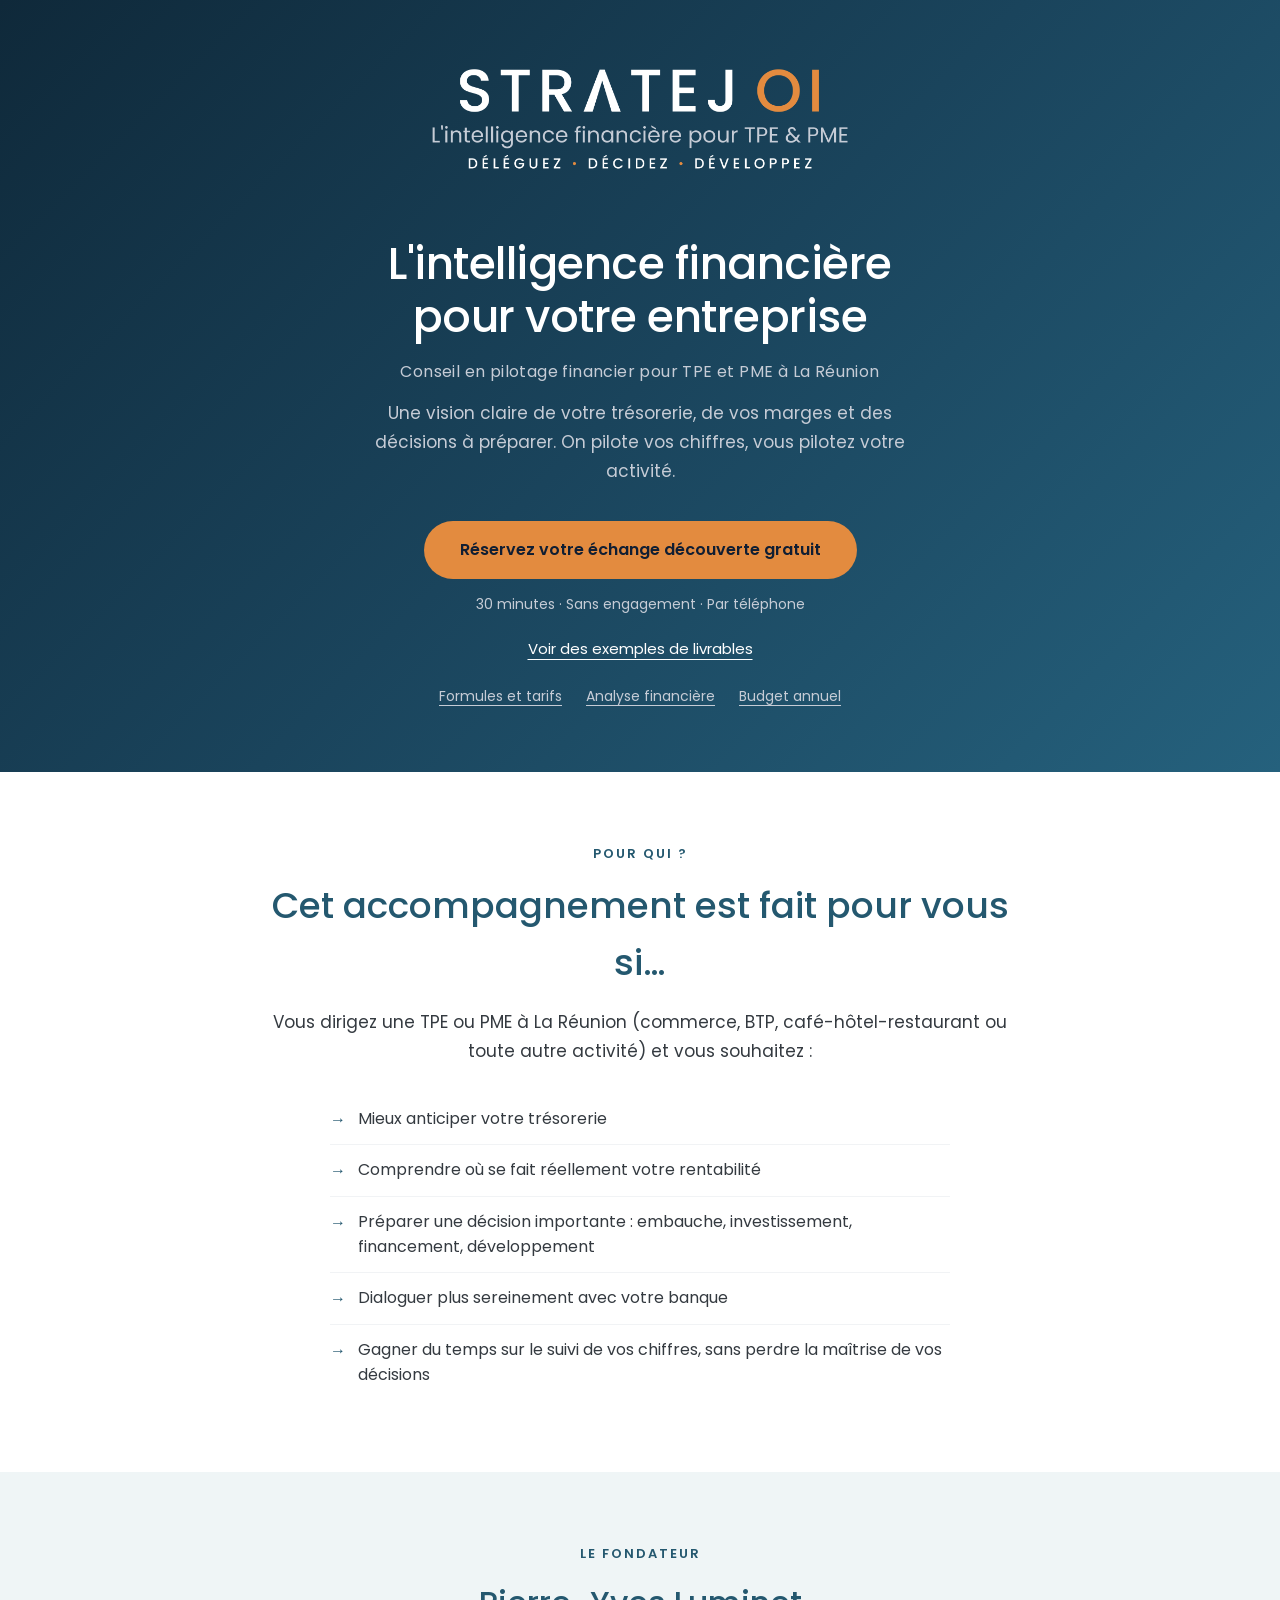
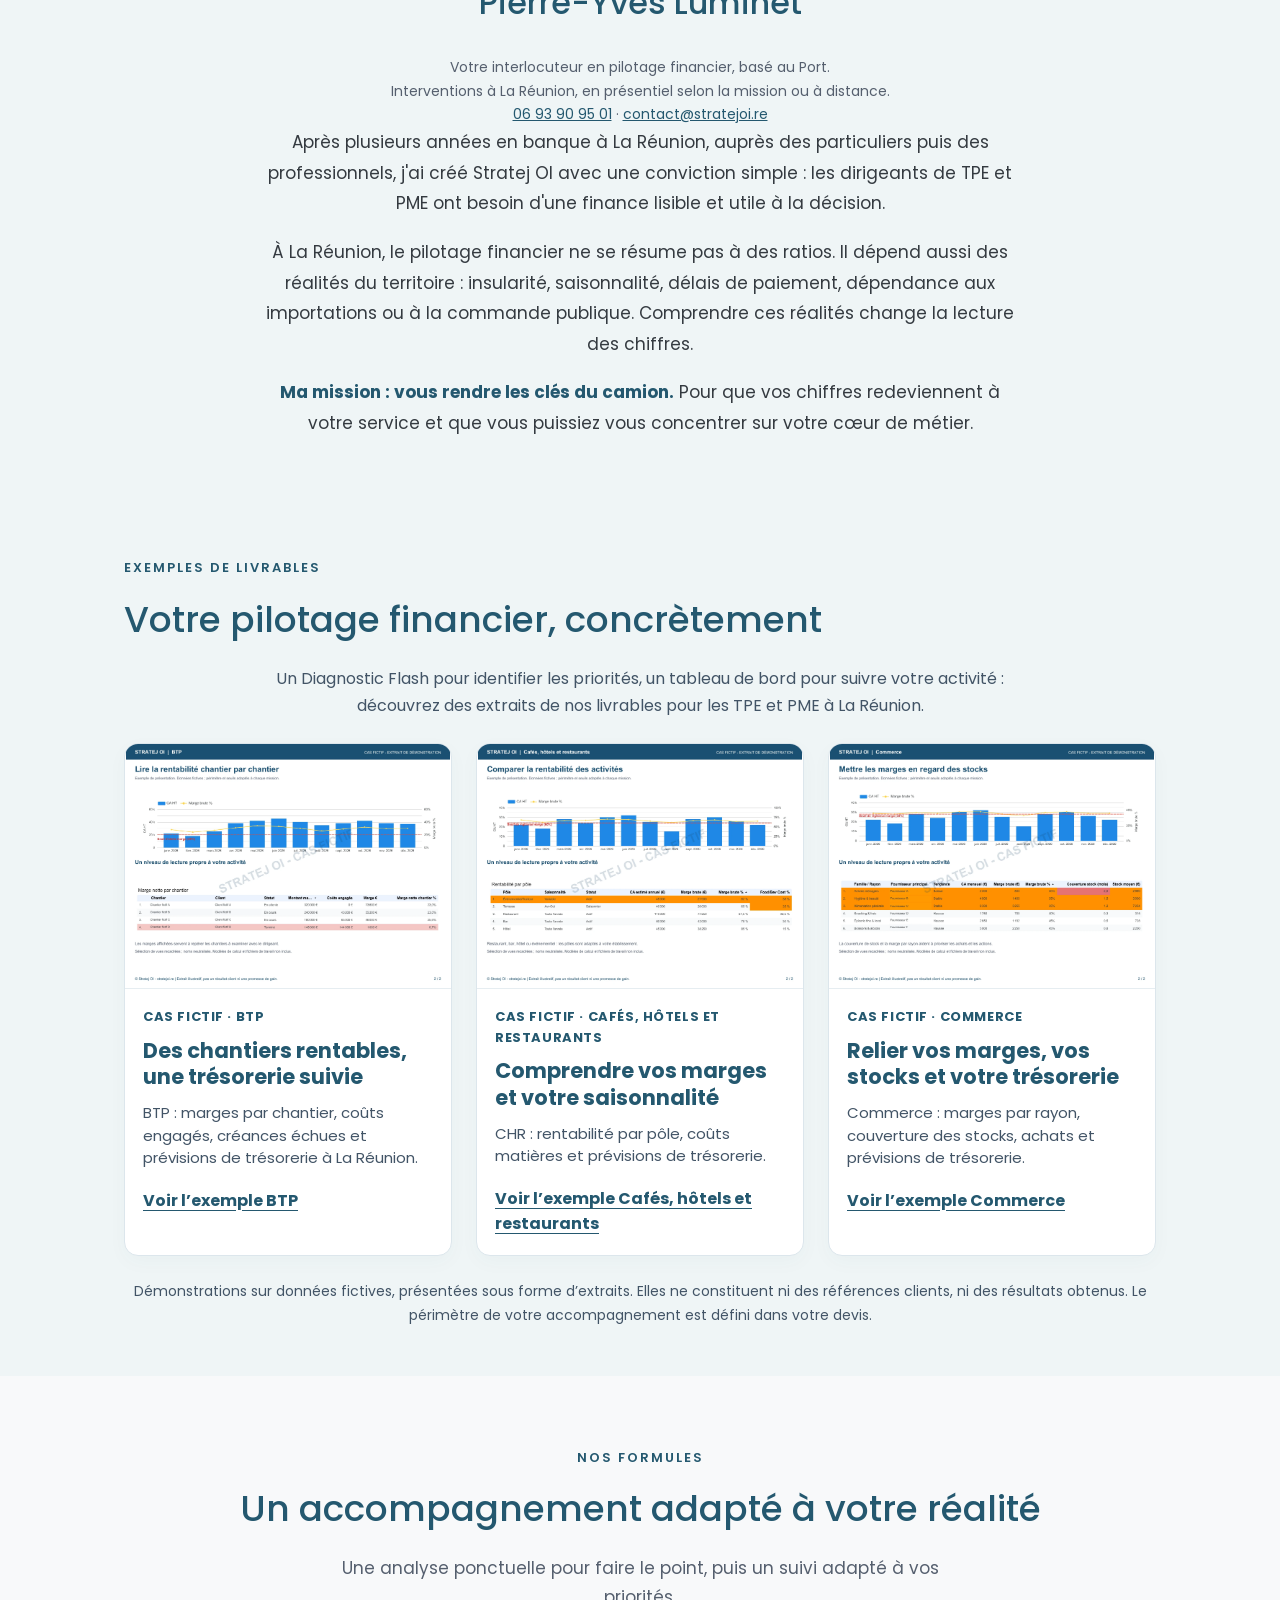
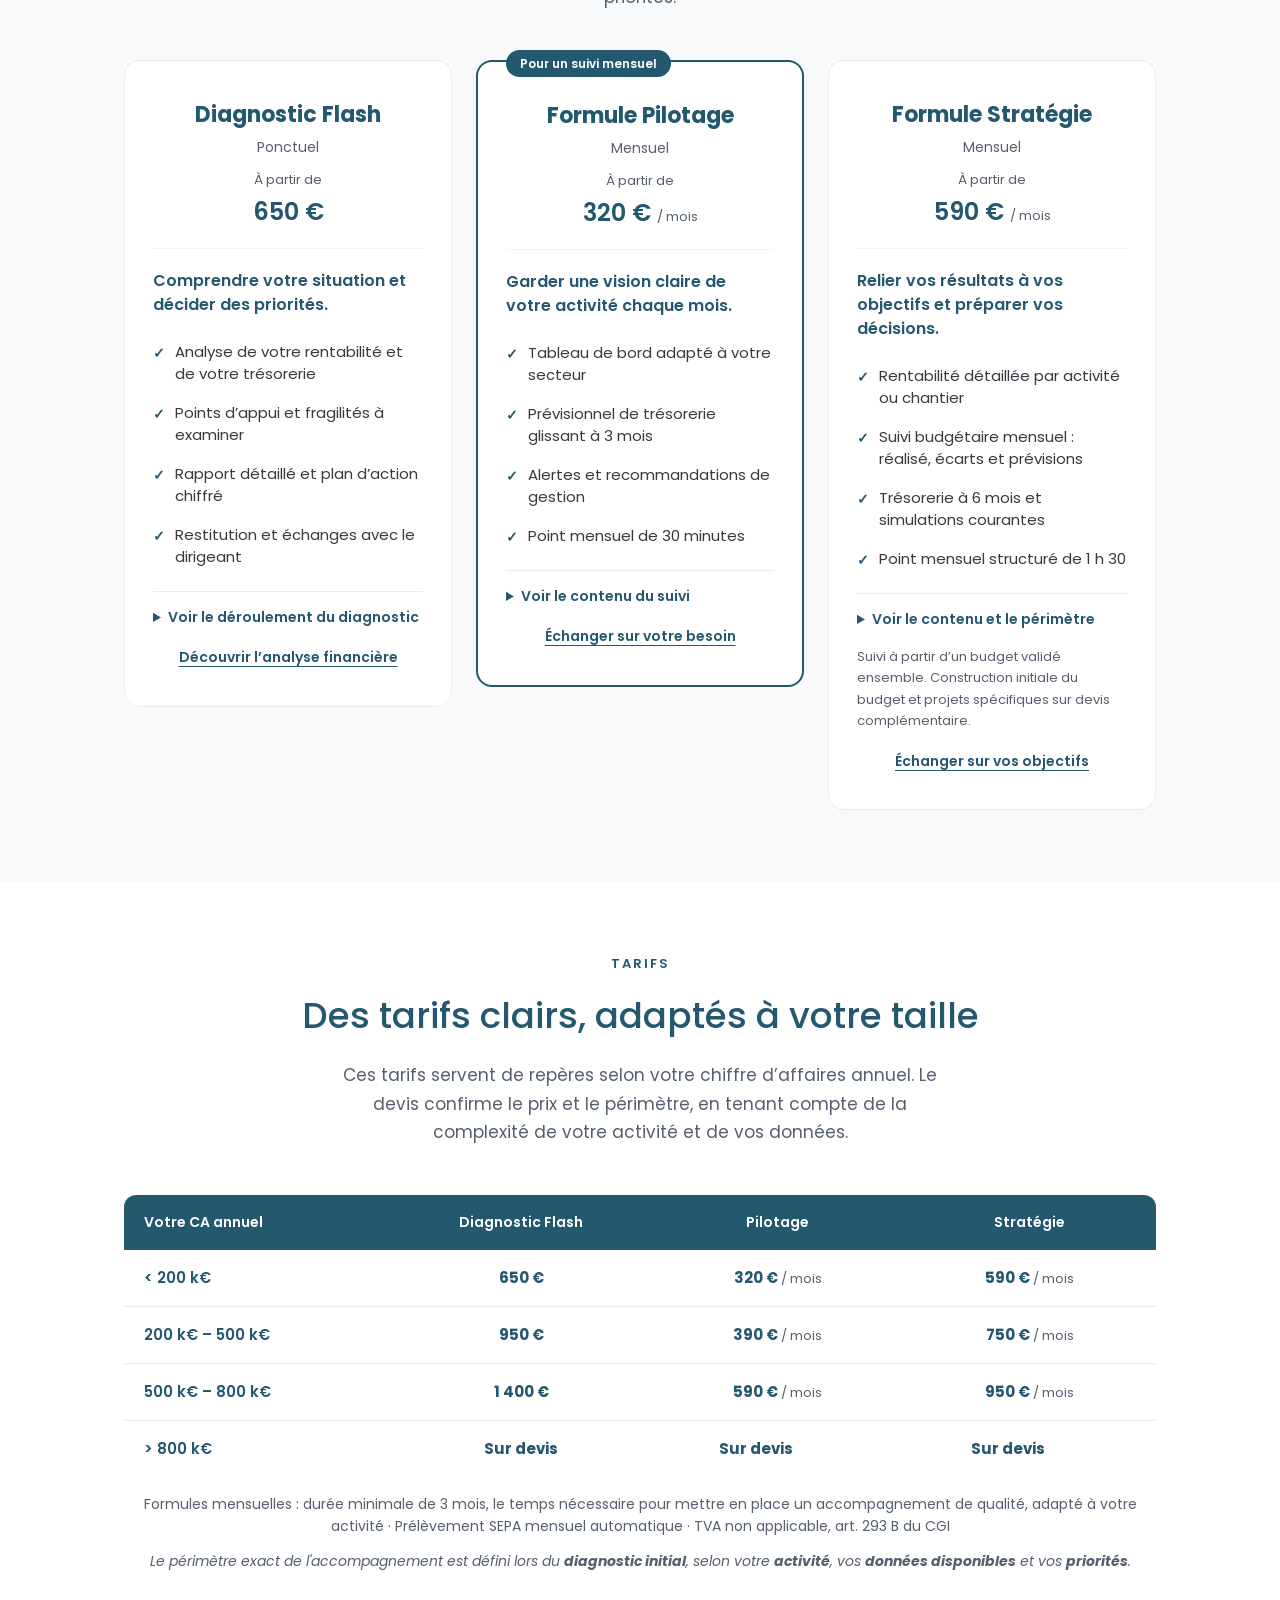
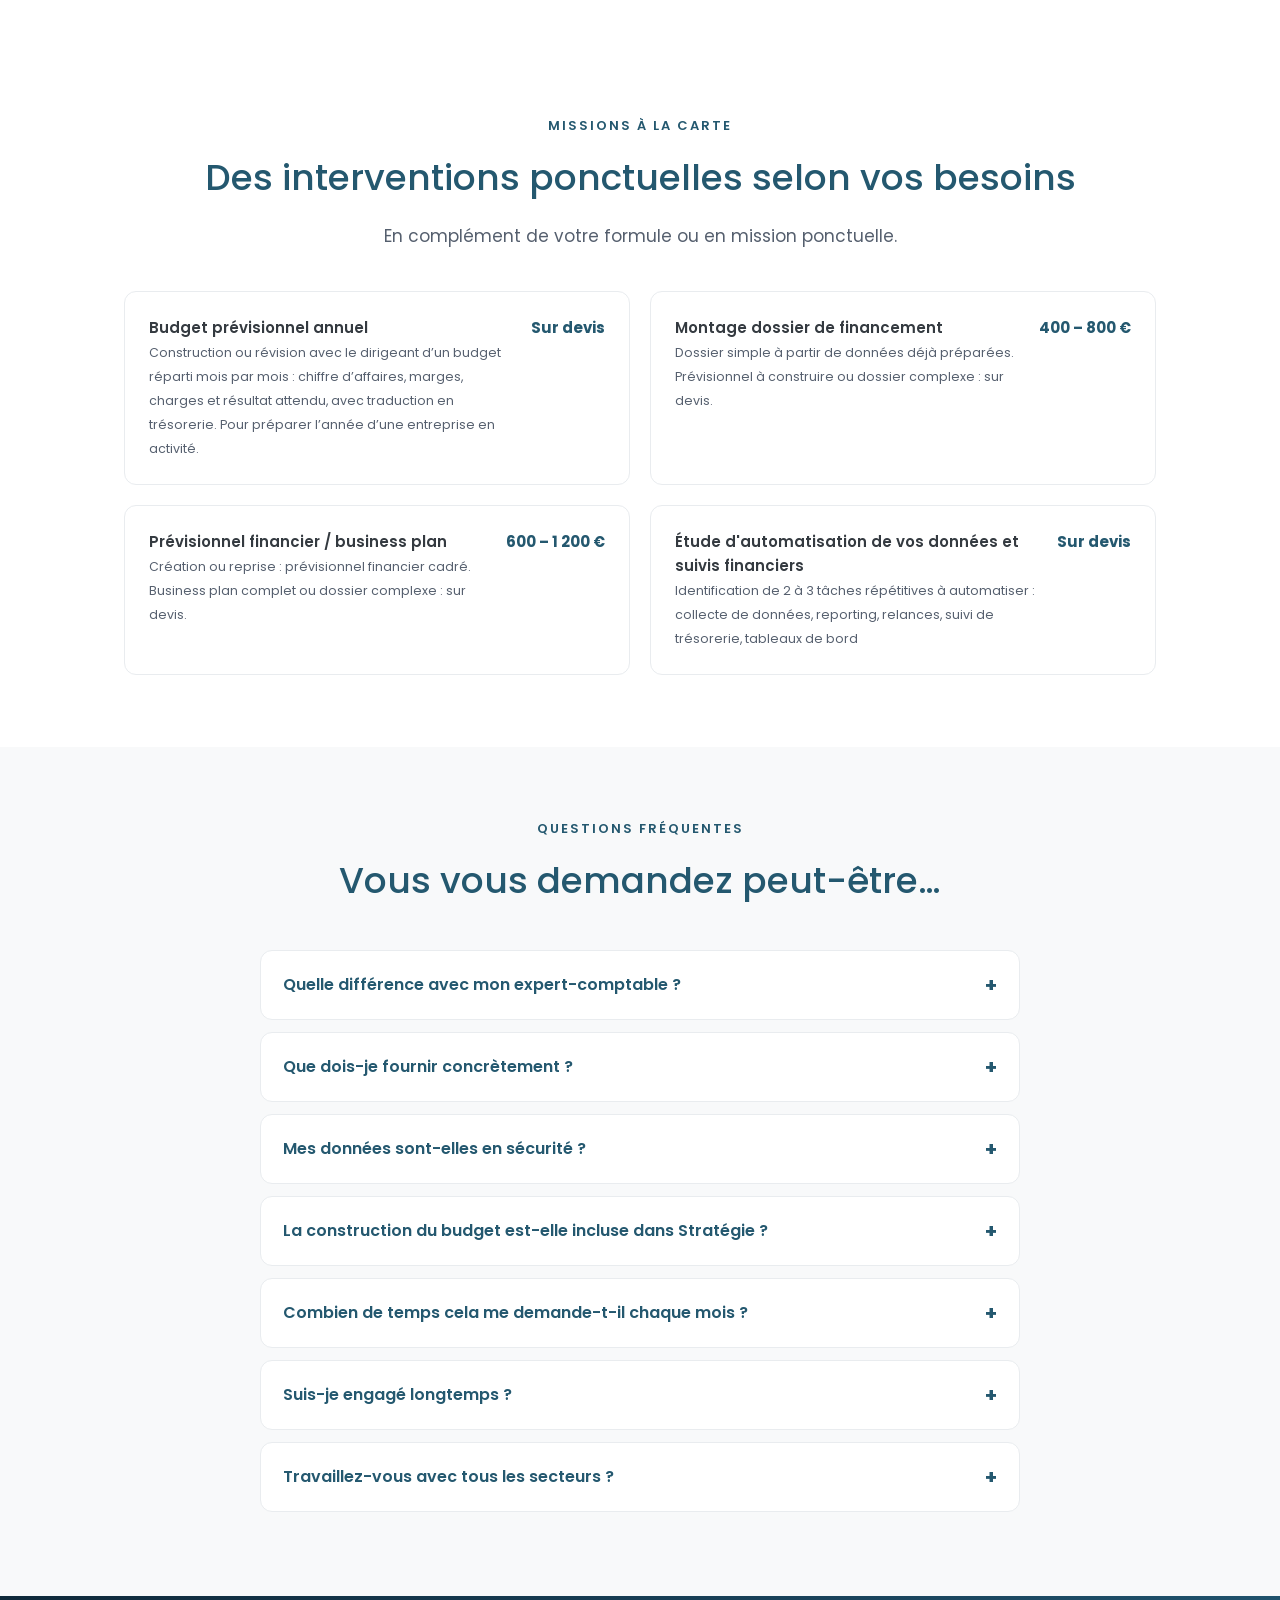
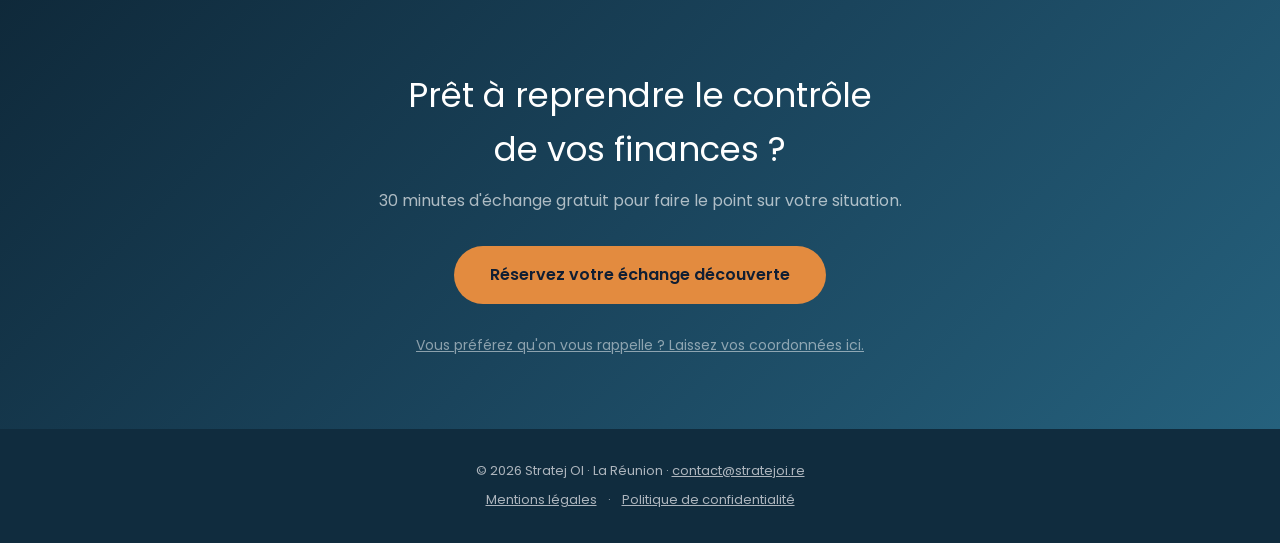
==== commit 5d55ae46: "Corrige le fond de l’accueil selon les visuels" ====
--- a/index.html
+++ b/index.html
@@ -742,7 +742,11 @@
 /* Charte Stratej OI v10, 11/07/2026 */
 body{font-family:'Poppins',Arial,sans-serif}
 h1,h2,.section-title,.about-name{font-family:'Poppins',Arial,sans-serif;font-weight:500}
-.hero{background:#101E33;padding-top:38px}
+/* User's existing visual references, supplied 11/09/2026: petroleum-blue gradient. */
+:root{--brand-gradient:linear-gradient(135deg,#0F293A 0%,#1A445C 50%,#25617D 100%)}
+.hero{background:var(--brand-gradient);padding-top:38px}
+.cta-final{background:var(--brand-gradient)}
+footer{background:#102C3E}
 .hero::before{display:none}
 .hero-brand{position:relative;max-width:560px;margin:0 auto 24px}
 .hero-brand img{display:block;width:100%;height:auto}
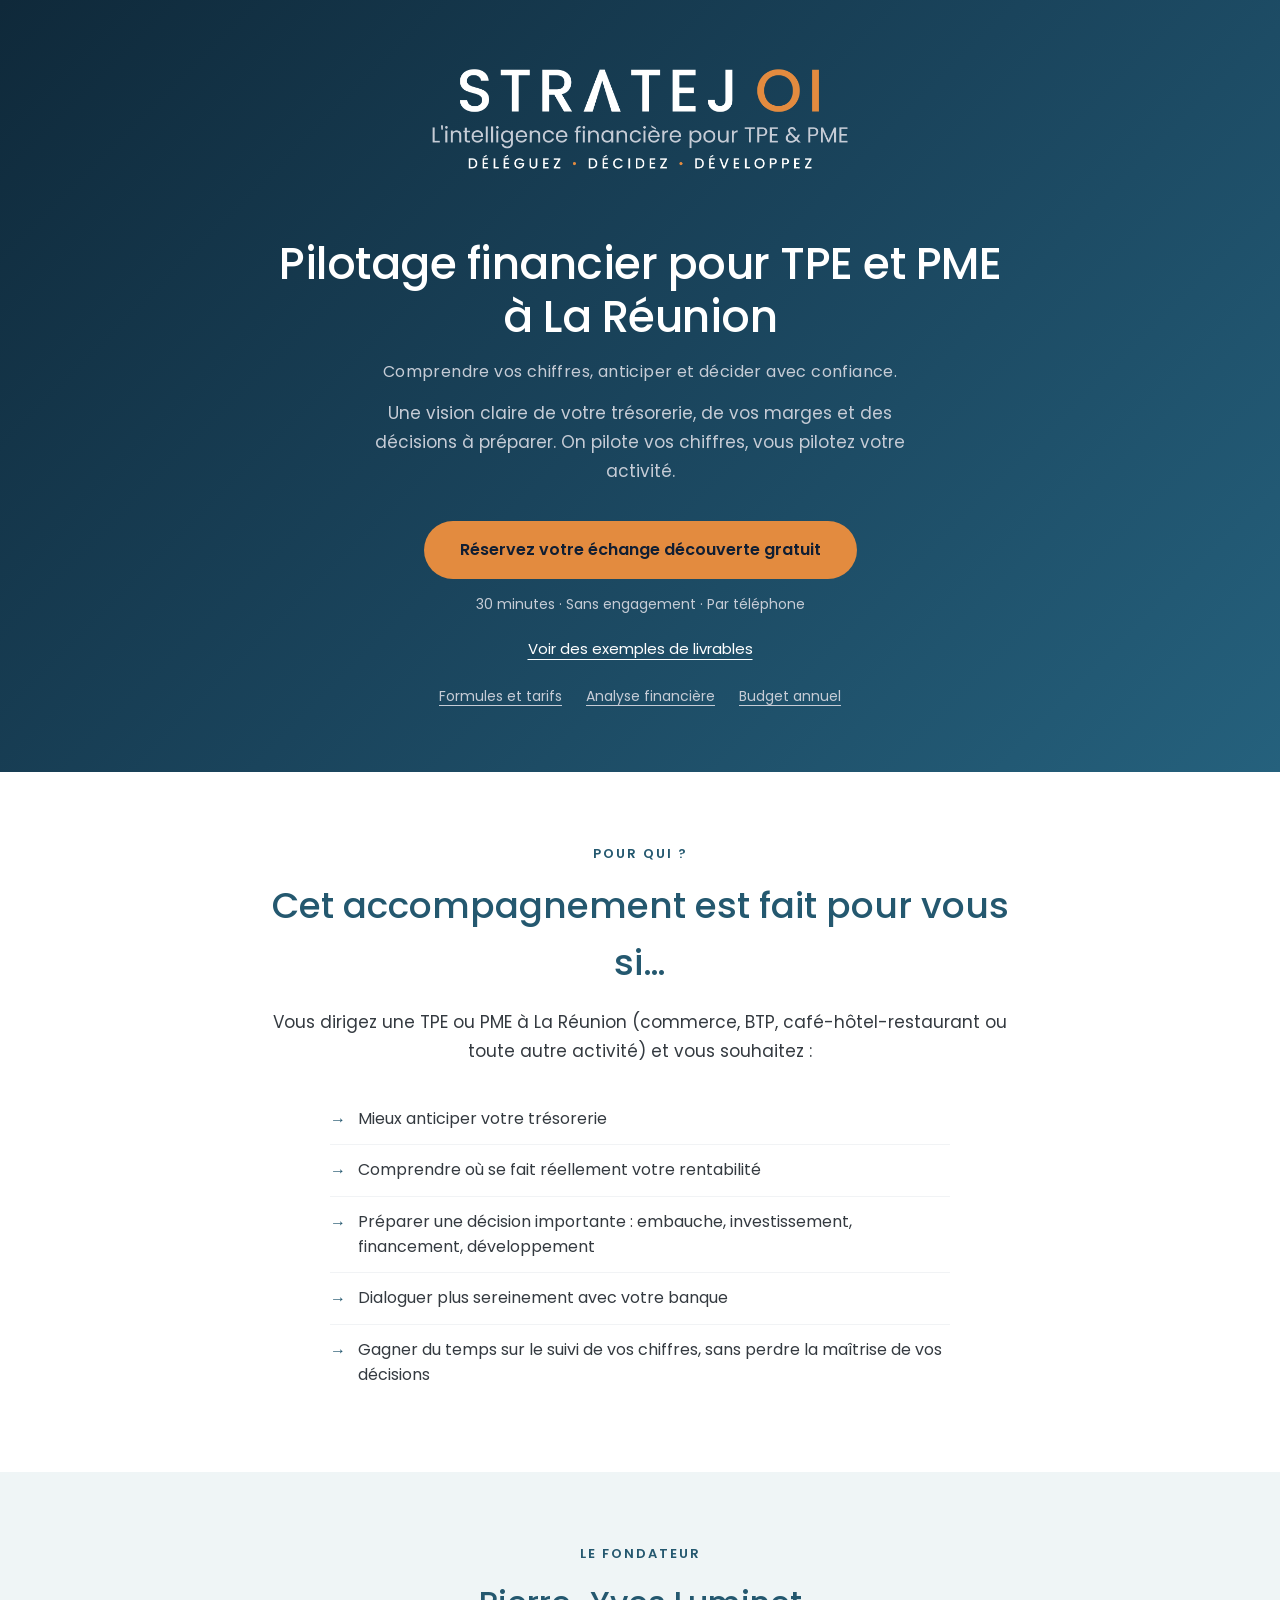
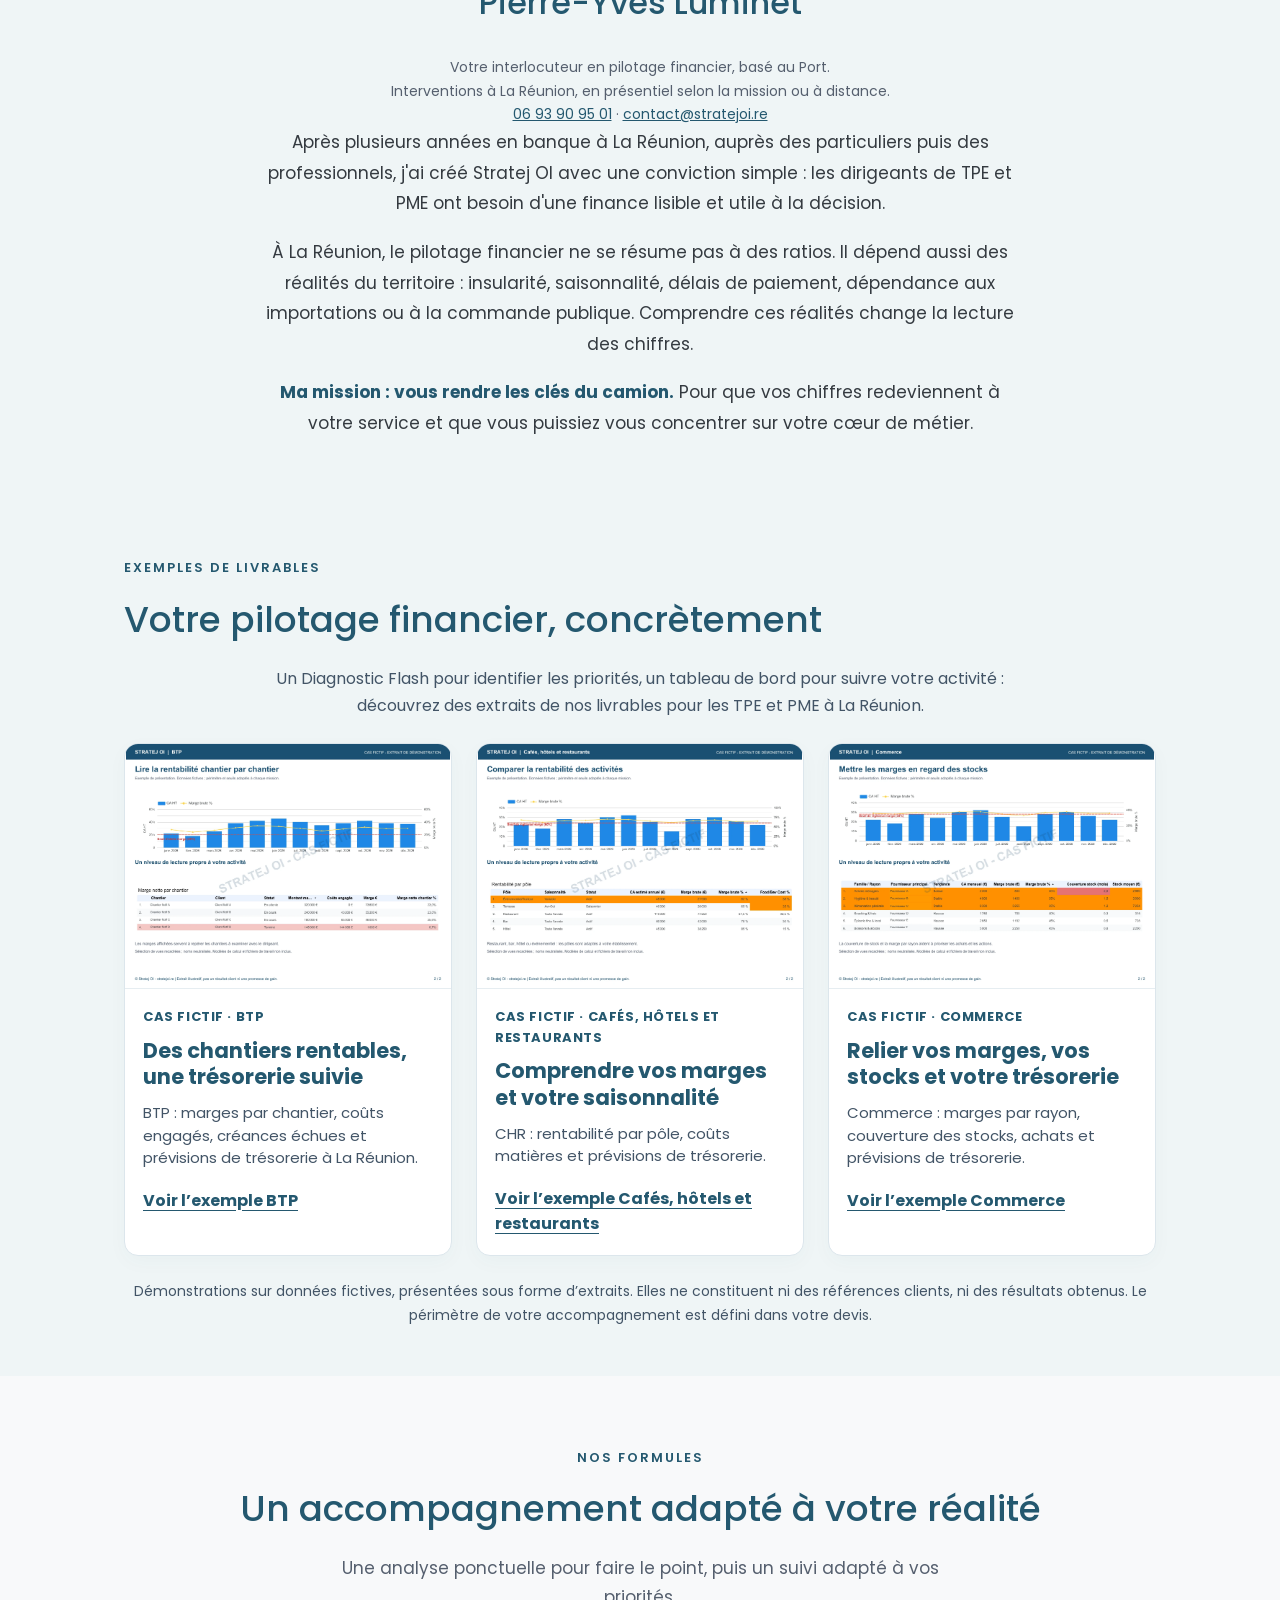
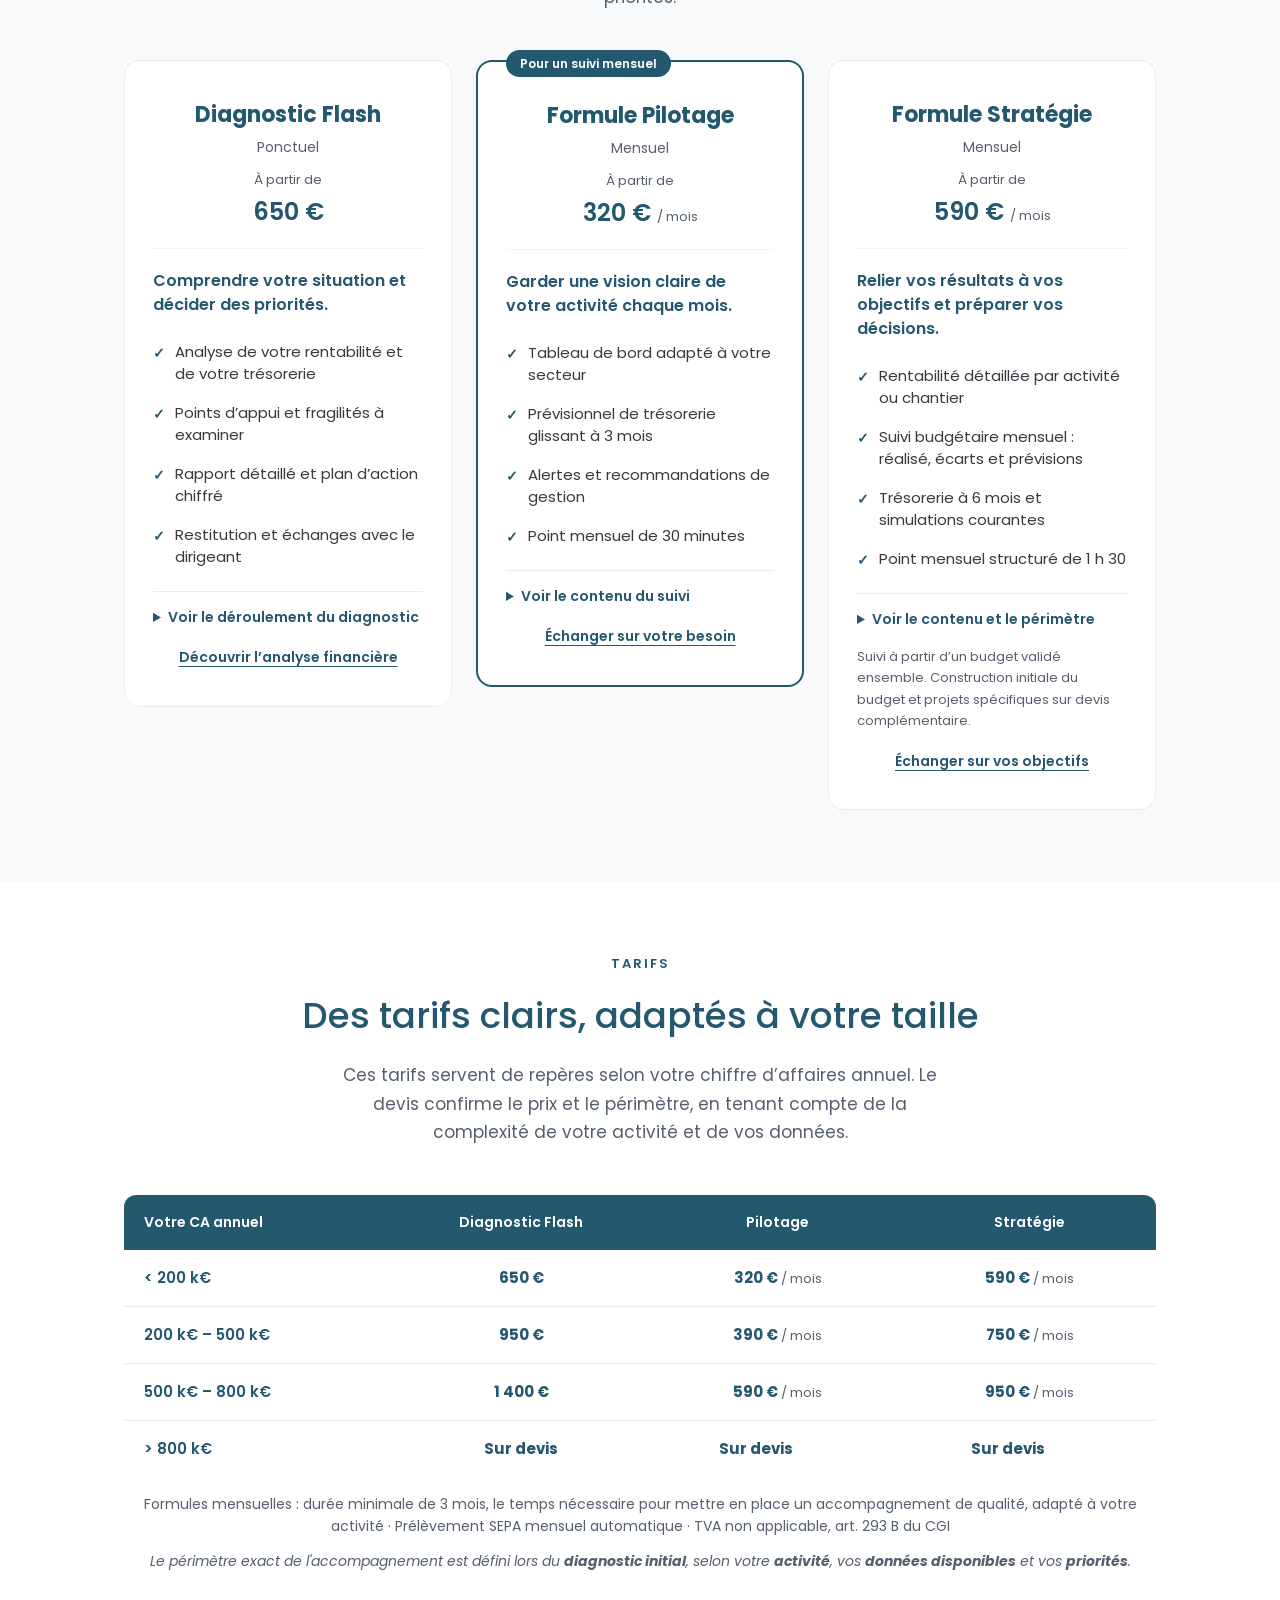
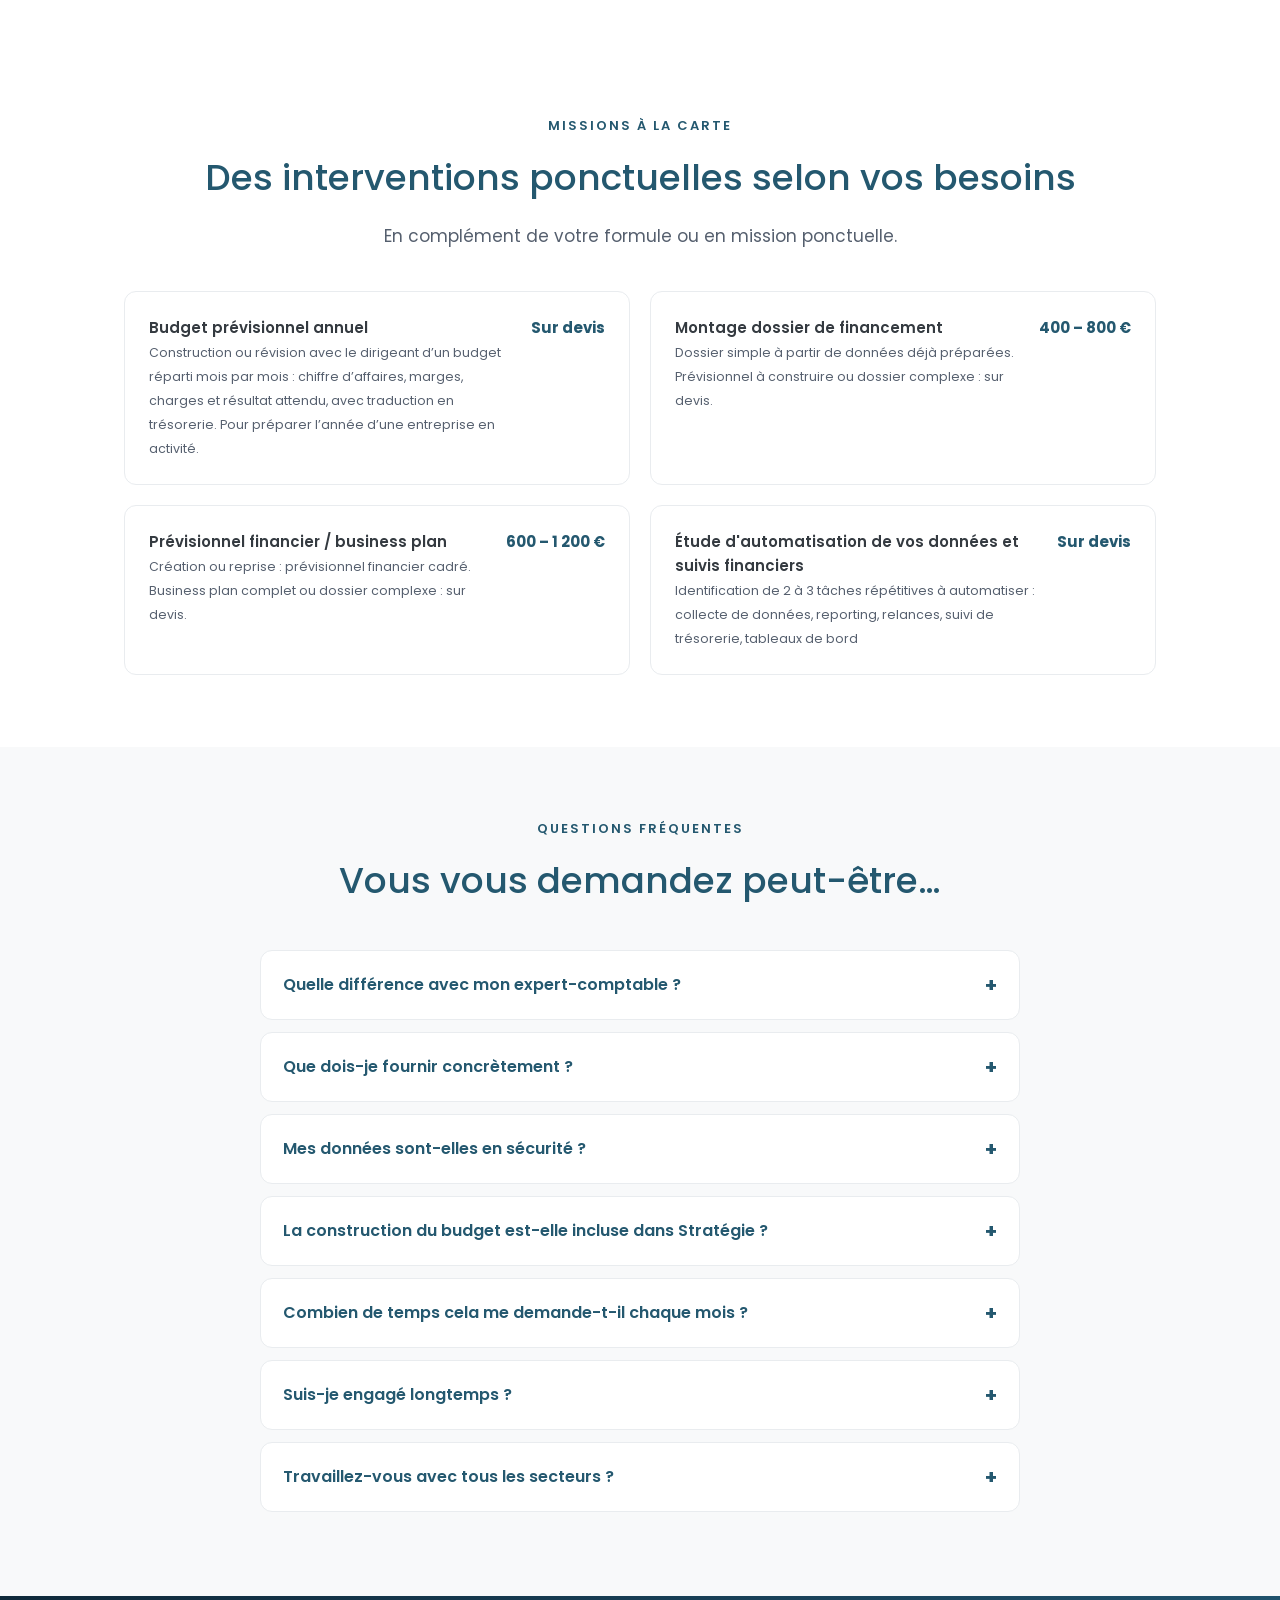
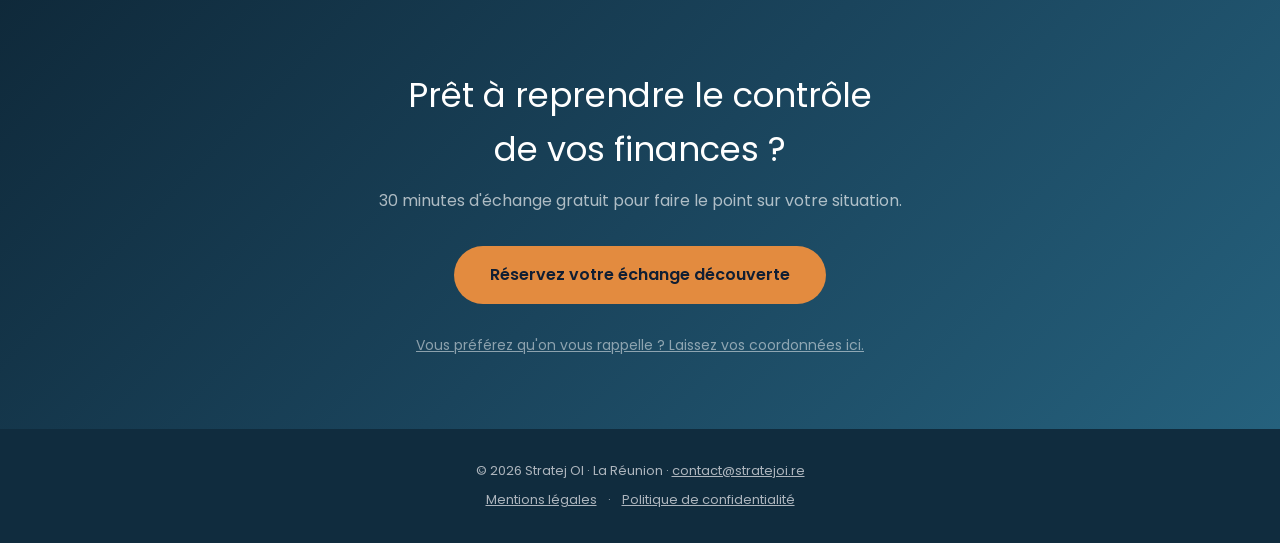
==== commit cb0722ae: "Clarifie le titre principal du site" ====
--- a/index.html
+++ b/index.html
@@ -770,8 +770,8 @@
 <section class="hero">
   <div class="container">
     <div class="hero-brand"><img src="exemples/assets/stratej-oi-logo-sombre.png" width="4200" height="1320" alt="STRATEJ OI — L’intelligence financière pour TPE &amp; PME. Déléguez, décidez, développez." fetchpriority="high"></div>
-    <h1>L'intelligence financière<br>pour votre entreprise</h1>
-    <p class="hero-position">Conseil en pilotage financier pour TPE et PME à La Réunion</p>
+    <h1>Pilotage financier pour TPE et PME<br>à La Réunion</h1>
+    <p class="hero-position">Comprendre vos chiffres, anticiper et décider avec confiance.</p>
     <p>Une vision claire de votre trésorerie, de vos marges et des décisions à préparer. On pilote vos chiffres, vous pilotez votre activité.</p>
     <a href="https://meet.brevo.com/pierre-yves-luminet/echange-decouverte-stratej-oi" class="btn-primary">Réservez votre échange découverte gratuit</a>
     <p class="hero-sub">30 minutes · Sans engagement · Par téléphone</p><a class="hero-examples" href="#exemples">Voir des exemples de livrables</a><nav class="hero-links" aria-label="Accès directs"><a href="#offres">Formules et tarifs</a><a href="analyse-financiere-reunion.html">Analyse financière</a><a href="#budget-annuel">Budget annuel</a></nav>
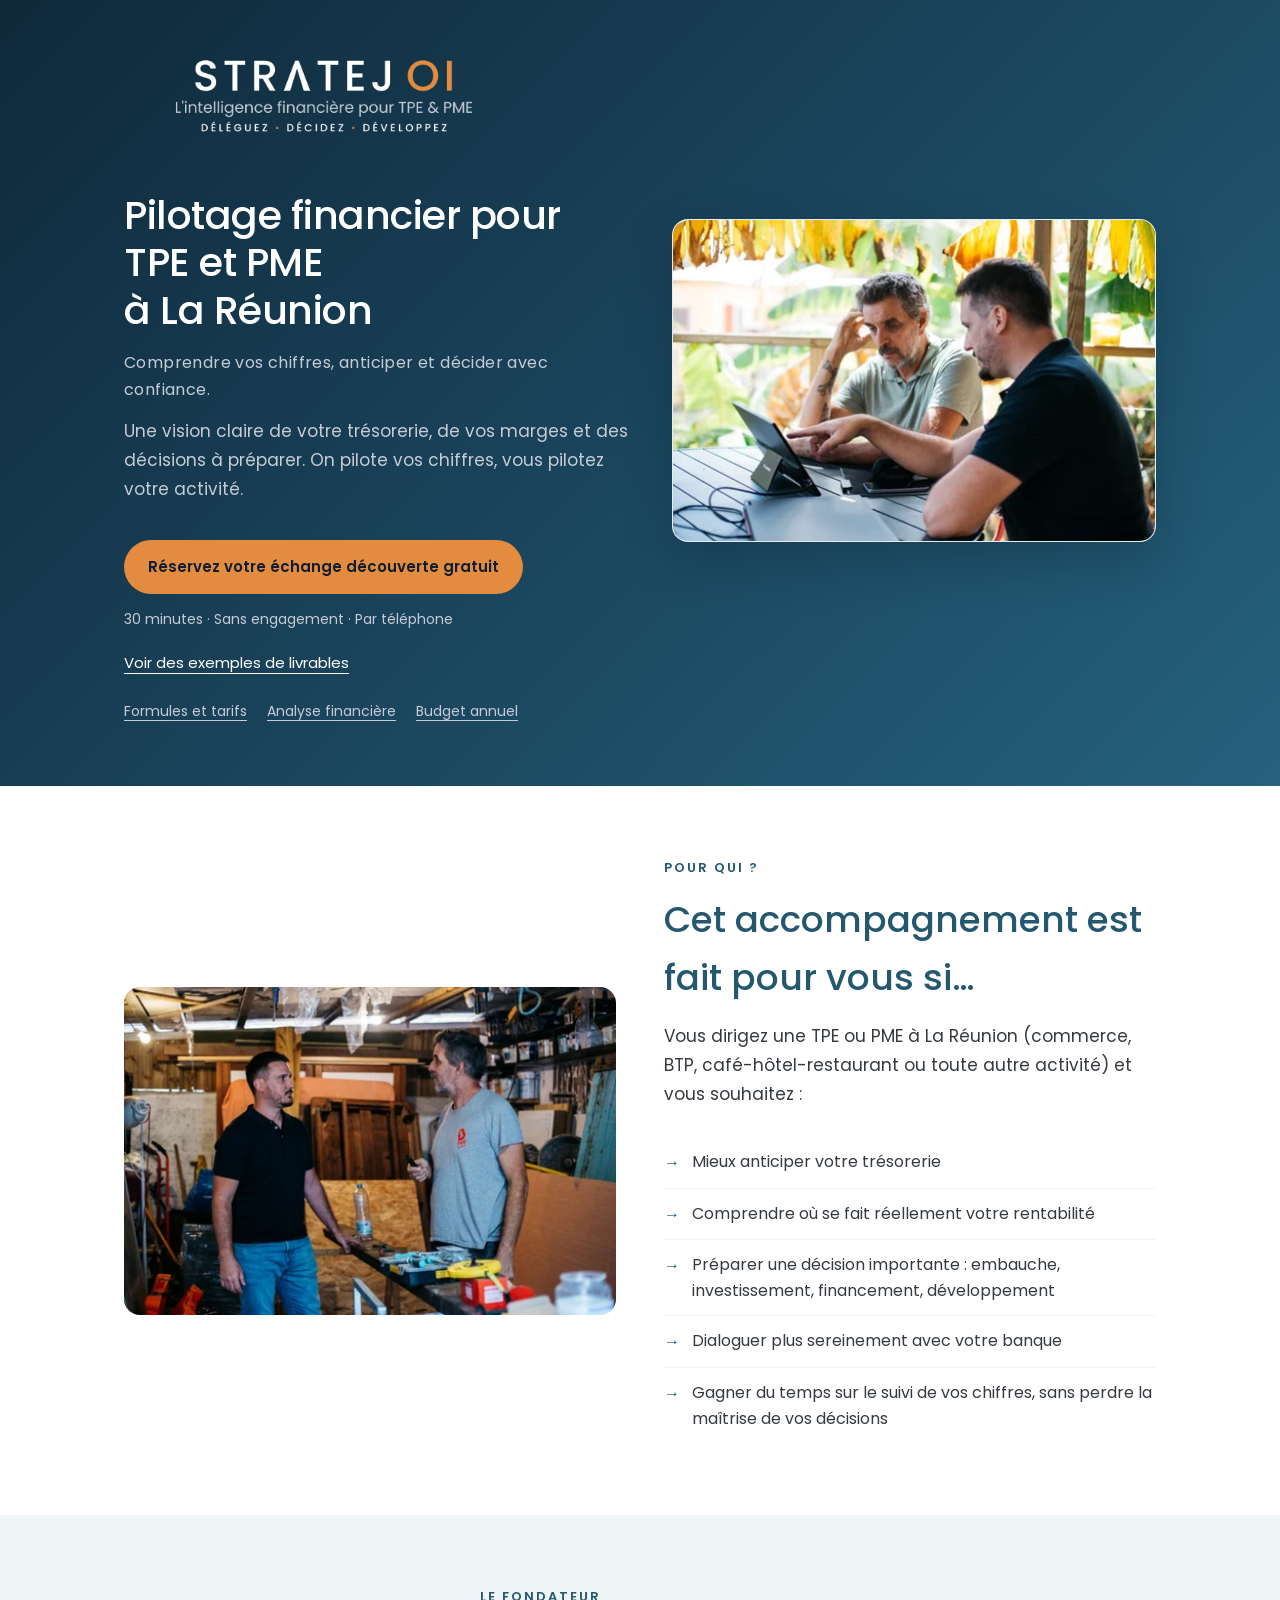
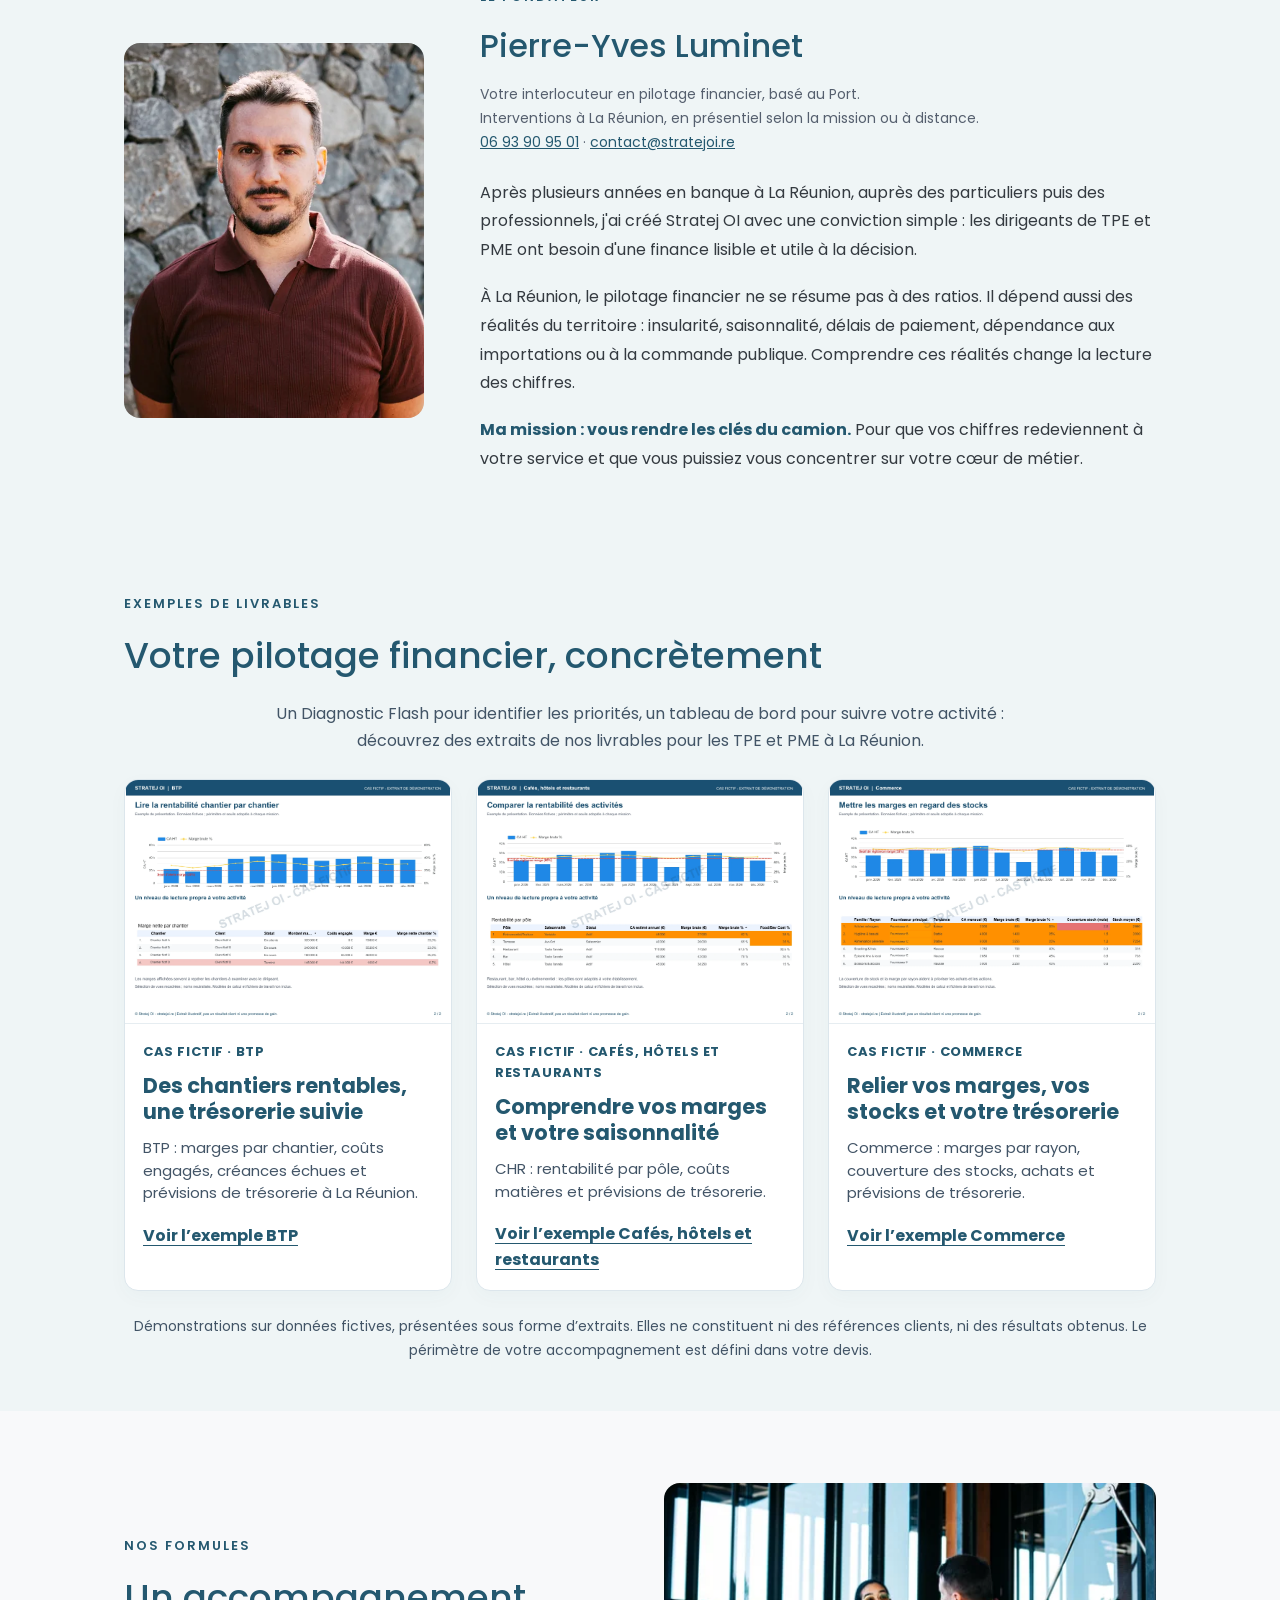
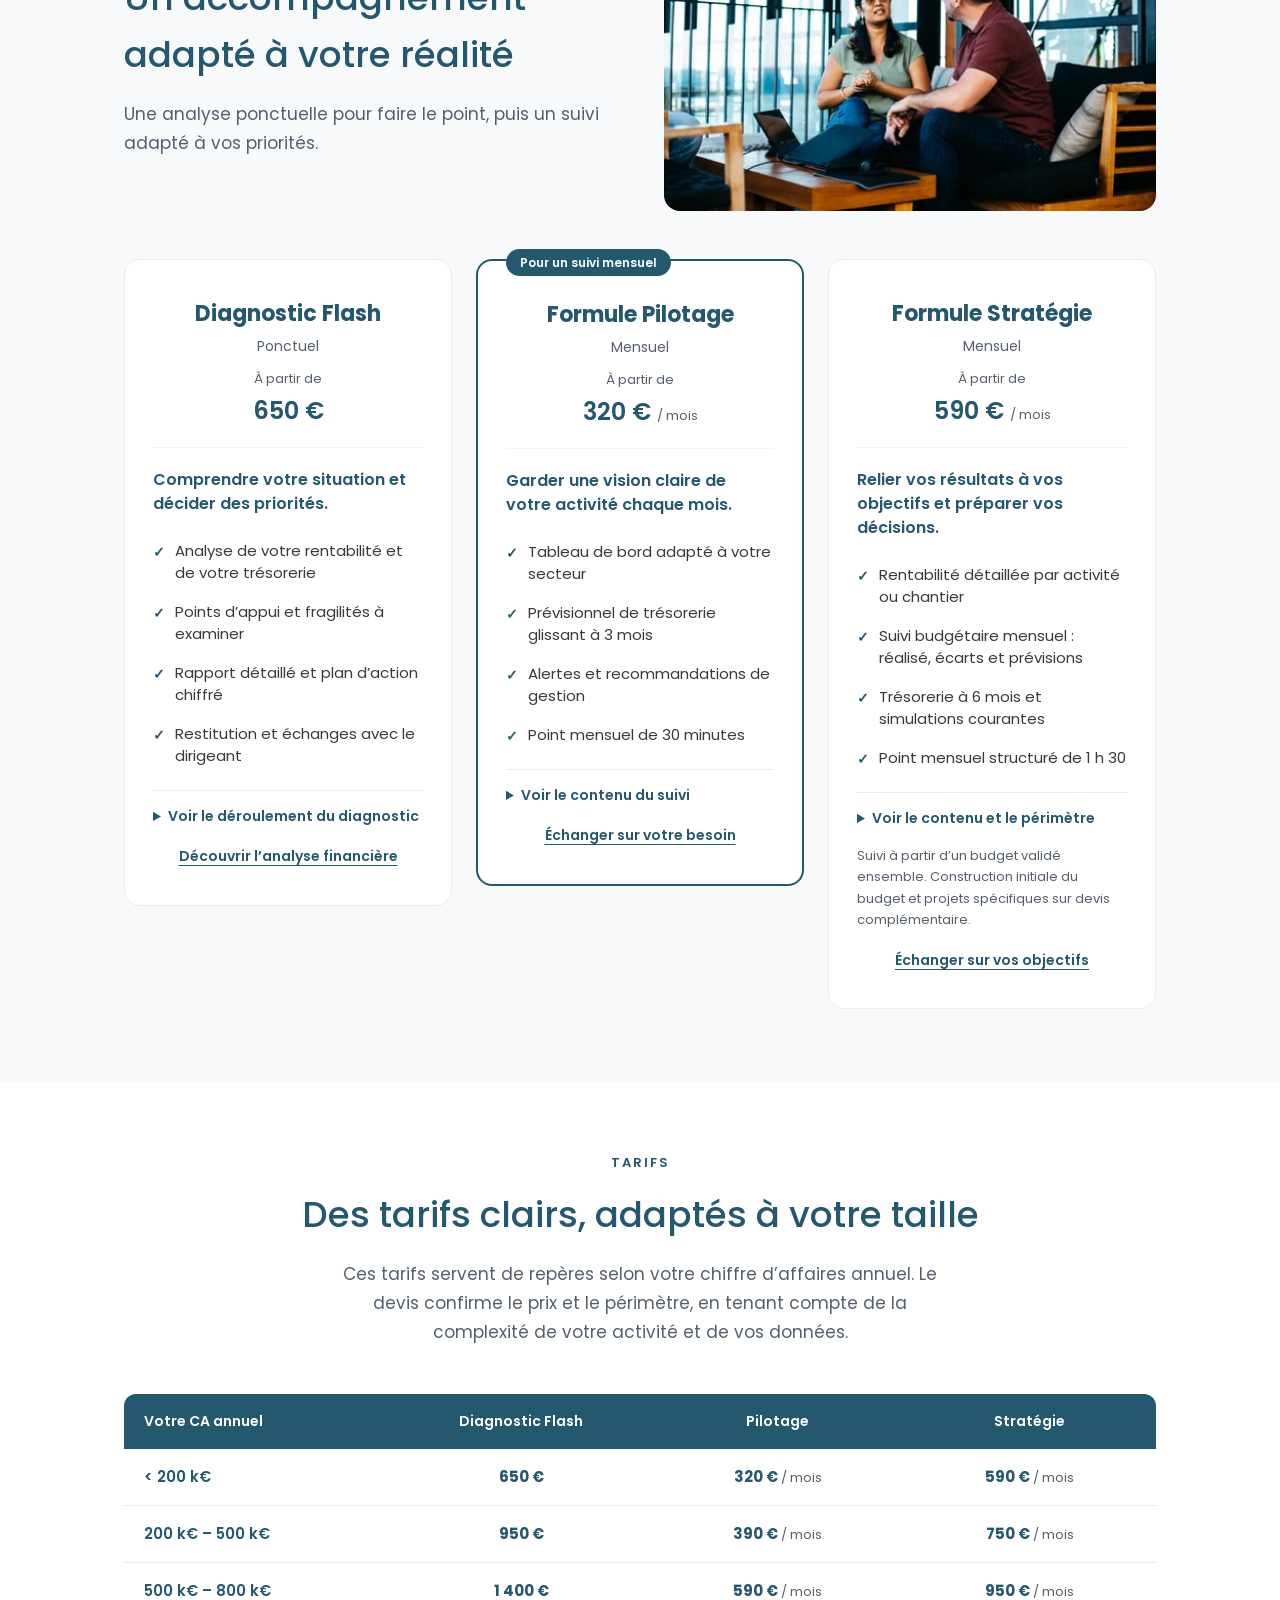
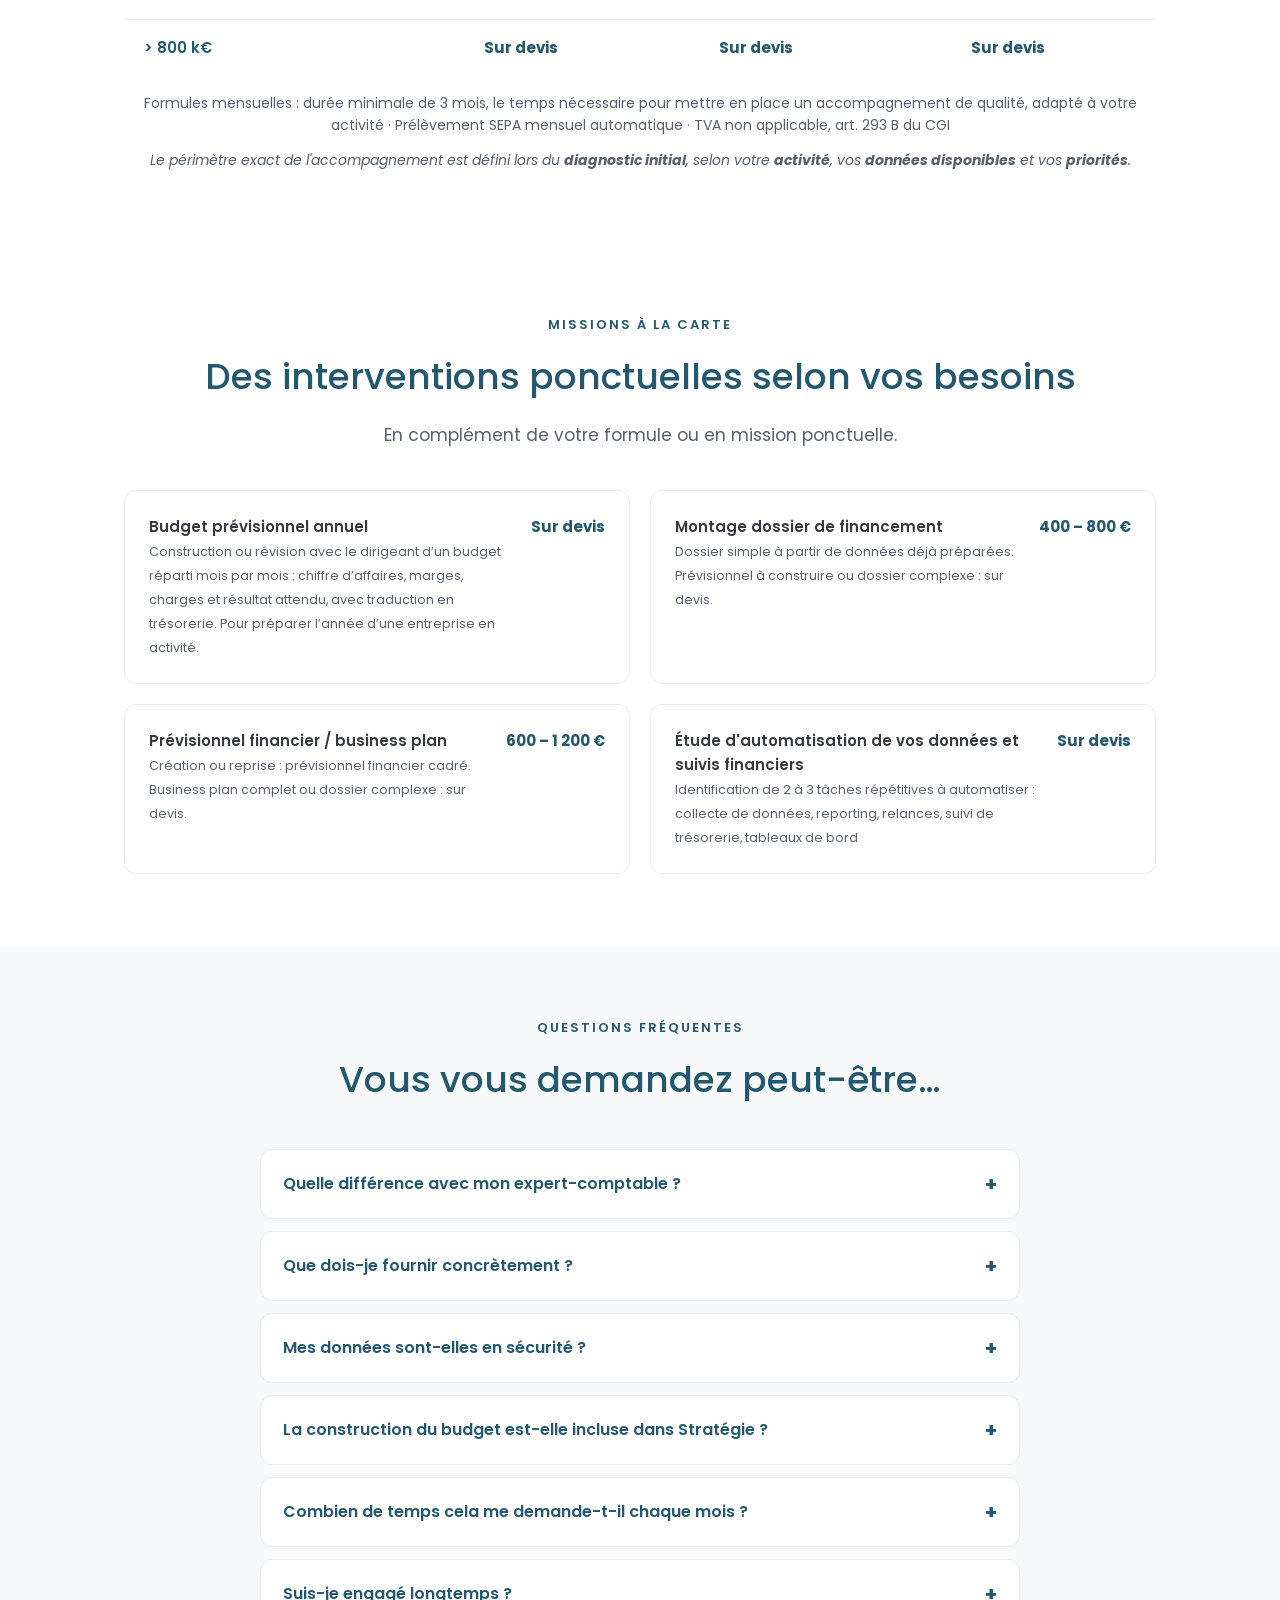
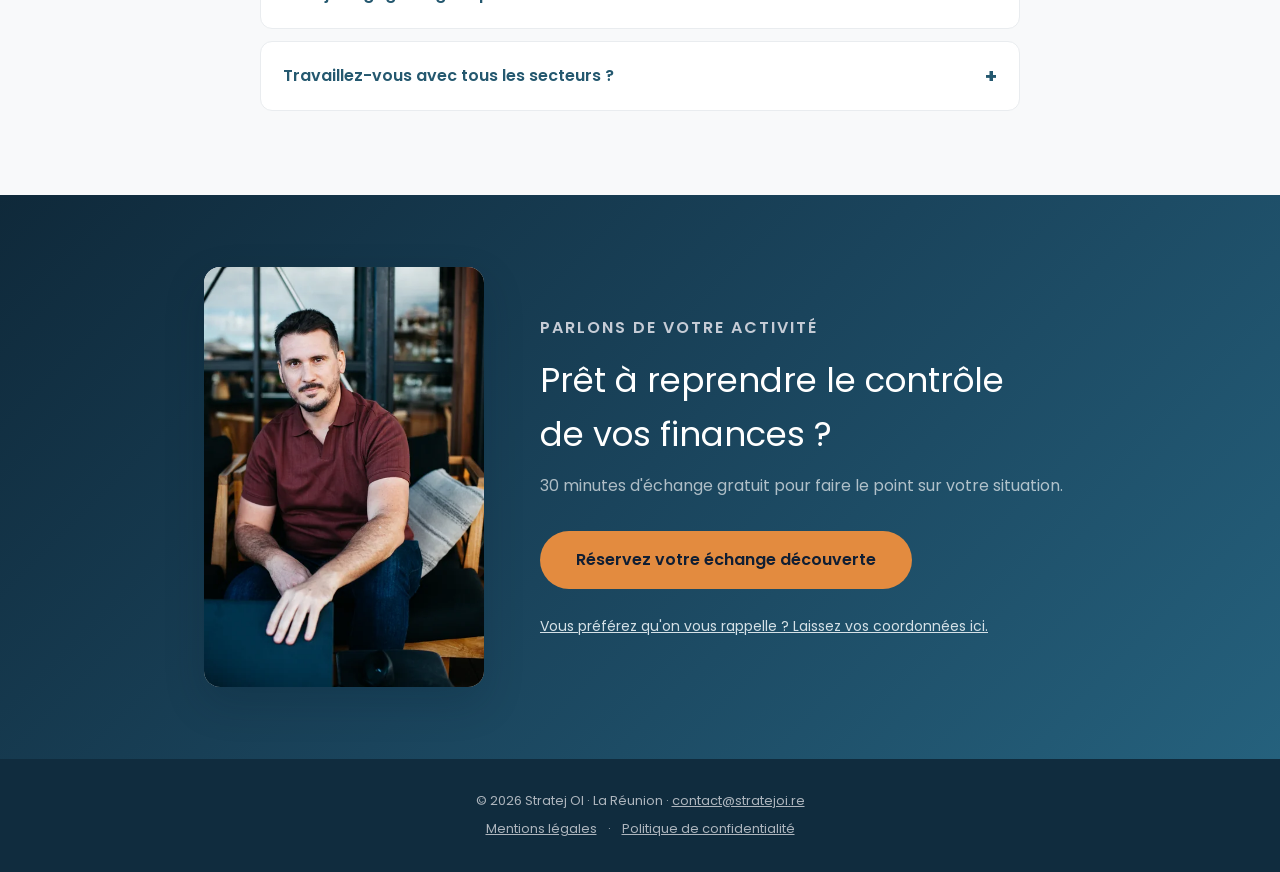
==== commit ea8dccfc: "Intègre les photos dans le parcours de la page Ajoute les scènes d’explication, de terrain et d’écou" ====
--- a/index.html
+++ b/index.html
@@ -763,23 +763,73 @@
 @media(max-width:640px){.hero{padding:22px 16px 32px}.hero .hero-brand{margin-bottom:20px!important;max-width:390px}.hero h1{font-size:27px}.brand img{width:185px}.topbar{gap:12px}.back{font-size:12px;max-width:95px}h1{font-size:30px}h2{font-size:26px}}
 @media(max-width:350px){.brand img{width:165px}.hero h1{font-size:25px}}
 
+
+/* Photographies du shooting : illustrations de l'approche, septembre 2026. */
+.photo-frame{margin:0;min-width:0;overflow:hidden;border-radius:16px;background:#e3e9ea}
+.photo-frame img{display:block;width:100%;height:auto}
+.hero-layout{display:grid;grid-template-columns:1.05fr 1fr;gap:40px;align-items:center;text-align:left}
+.hero-copy{min-width:0}
+.hero .hero-brand{max-width:400px;margin:0 0 28px}
+.hero .hero-copy p{margin-left:0;margin-right:0}
+.hero .hero-copy h1{font-size:clamp(28px,3.1vw,40px)}
+.hero .hero-copy .hero-links{justify-content:flex-start;gap:12px 20px}
+.hero .hero-copy .btn-primary{padding:15px 24px;font-size:15px;text-align:center}
+.hero-photo{box-shadow:0 20px 48px #071b2b40;border:1px solid #ffffff26}
+.photo-split{display:grid;grid-template-columns:1fr 1fr;gap:48px;align-items:center}
+.pour-qui-content{max-width:none;text-align:left}
+.pour-qui-list{max-width:none}
+.about-layout{display:grid;grid-template-columns:300px minmax(0,1fr);gap:56px;align-items:center}
+.about-content{max-width:none;text-align:left}
+.about-content .about-text{text-align:left;font-size:16px}
+.about-content .about-name{margin-bottom:12px}
+.about-content .local-contact{margin:0 0 24px}
+.founder-photo img{aspect-ratio:4/5;object-fit:cover;object-position:center 30%}
+.offer-intro{display:grid;grid-template-columns:1fr 1fr;gap:48px;align-items:center;text-align:left}
+.offer-intro .section-subtitle{margin:0;text-align:left}
+.contact-layout{display:grid;grid-template-columns:280px minmax(0,1fr);gap:56px;max-width:920px;align-items:center;text-align:left}
+.contact-photo{box-shadow:0 16px 40px #071b2b30}
+.contact-copy .section-label{color:#C6CCD6;margin-bottom:12px}
+.contact-copy .cta-rappel{margin-top:8px}
+.contact-copy .cta-rappel a{color:#d5e1e7}
+@media(max-width:1000px) and (min-width:761px){.hero-layout,.photo-split,.offer-intro{gap:28px}.about-layout{grid-template-columns:260px minmax(0,1fr);gap:32px}.hero .hero-copy h1{font-size:31px}.hero .hero-copy .btn-primary{padding:14px 18px}}
+@media(max-width:760px){
+ .container{padding-left:0;padding-right:0}
+ .hero-layout,.photo-split,.about-layout,.offer-intro,.contact-layout{grid-template-columns:minmax(0,1fr);gap:28px}
+ .hero-layout{text-align:left}.hero .hero-brand{max-width:360px;margin:0 auto 24px}
+ .hero .hero-copy h1{font-size:clamp(25px,6vw,34px)}
+ .hero-photo{max-width:580px;width:100%;margin:0 auto}
+ .hero .hero-copy .hero-links{gap:12px 16px}
+ .hero .hero-copy .btn-primary{width:100%;padding:14px 16px}
+ .photo-split .photo-frame{order:2}
+ .about-layout .founder-photo{max-width:280px;width:100%;margin:0 auto}
+ .about-content .about-name{font-size:27px}
+ .about-content .about-text{font-size:16px}
+ .offer-intro .photo-frame{order:2}
+ .contact-layout{text-align:center}.contact-photo{width:240px;margin:0 auto}
+ .contact-copy .btn-primary{max-width:100%;padding:15px 20px;font-size:15px}
+}
+
 </style>
 <script type="application/ld+json">{"@context": "https://schema.org", "@graph": [{"@type": "Organization", "@id": "https://stratejoi.re/#organization", "name": "Stratej OI", "url": "https://stratejoi.re/", "description": "Conseil en pilotage financier pour TPE et PME à La Réunion", "email": "contact@stratejoi.re", "telephone": "+262693909501", "founder": {"@id": "https://stratejoi.re/#pierre-yves-luminet"}, "location": {"@type": "Place", "name": "Le Port, La Réunion"}, "areaServed": {"@type": "Place", "name": "La Réunion"}, "logo": "https://stratejoi.re/exemples/assets/stratej-oi-logo-vertical.png"}, {"@type": "Person", "@id": "https://stratejoi.re/#pierre-yves-luminet", "name": "Pierre-Yves Luminet", "url": "https://stratejoi.re/#a-propos", "worksFor": {"@id": "https://stratejoi.re/#organization"}}, {"@type": "WebPage", "@id": "https://stratejoi.re/#webpage", "url": "https://stratejoi.re/", "name": "Pilotage financier TPE et PME à La Réunion | Stratej OI", "description": "Pilotage financier pour TPE et PME à La Réunion : diagnostic, tableau de bord et accompagnement mensuel de votre trésorerie et rentabilité : commerce, BTP, café-hôtel-restaurant.", "inLanguage": "fr-FR", "publisher": {"@id": "https://stratejoi.re/#organization"}, "about": {"@id": "https://stratejoi.re/#organization"}}]}</script><meta name="robots" content="index,follow,max-image-preview:large"><meta property="og:image" content="https://stratejoi.re/exemples/assets/stratej-oi-partage.png"><meta property="og:image:alt" content="Stratej OI - Pilotage financier des TPE et PME à La Réunion"><meta name="twitter:card" content="summary_large_image"><meta name="twitter:image" content="https://stratejoi.re/exemples/assets/stratej-oi-partage.png"></head>
 <body>
 <!-- ═══ HERO ═══ -->
 <section class="hero">
-  <div class="container">
+  <div class="container hero-layout">
+    <div class="hero-copy">
     <div class="hero-brand"><img src="exemples/assets/stratej-oi-logo-sombre.png" width="4200" height="1320" alt="STRATEJ OI — L’intelligence financière pour TPE &amp; PME. Déléguez, décidez, développez." fetchpriority="high"></div>
     <h1>Pilotage financier pour TPE et PME<br>à La Réunion</h1>
     <p class="hero-position">Comprendre vos chiffres, anticiper et décider avec confiance.</p>
     <p>Une vision claire de votre trésorerie, de vos marges et des décisions à préparer. On pilote vos chiffres, vous pilotez votre activité.</p>
     <a href="https://meet.brevo.com/pierre-yves-luminet/echange-decouverte-stratej-oi" class="btn-primary">Réservez votre échange découverte gratuit</a>
     <p class="hero-sub">30 minutes · Sans engagement · Par téléphone</p><a class="hero-examples" href="#exemples">Voir des exemples de livrables</a><nav class="hero-links" aria-label="Accès directs"><a href="#offres">Formules et tarifs</a><a href="analyse-financiere-reunion.html">Analyse financière</a><a href="#budget-annuel">Budget annuel</a></nav>
+    </div>
+    <figure class="photo-frame hero-photo"><img src="exemples/assets/photo-explication-chiffres-960.webp" srcset="exemples/assets/photo-explication-chiffres-480.webp 480w, exemples/assets/photo-explication-chiffres-960.webp 960w, exemples/assets/photo-explication-chiffres-1440.webp 1440w" sizes="(max-width: 760px) calc(100vw - 48px), 520px" width="1440" height="960" alt="Pierre-Yves Luminet montrant un écran lors d’un échange, photographie d’illustration." fetchpriority="high" decoding="async"></figure>
   </div>
 </section>
 <!-- ═══ POUR QUI ═══ -->
 <section class="pour-qui-section">
-  <div class="container">
+  <div class="container photo-split">
+    <figure class="photo-frame"><img src="exemples/assets/photo-echange-atelier-960.webp" srcset="exemples/assets/photo-echange-atelier-480.webp 480w, exemples/assets/photo-echange-atelier-960.webp 960w, exemples/assets/photo-echange-atelier-1440.webp 1440w" sizes="(max-width: 760px) calc(100vw - 48px), 520px" width="1440" height="960" alt="Pierre-Yves Luminet en discussion dans un atelier, photographie d’illustration." loading="lazy" decoding="async"></figure>
     <div class="pour-qui-content">
       <p class="section-label">Pour qui ?</p>
       <h2 class="section-title">Cet accompagnement est fait pour vous si…</h2>
@@ -796,7 +846,8 @@
 </section>
 <!-- ═══ À PROPOS / FONDATEUR ═══ -->
 <section class="about-section" id="a-propos">
-  <div class="container">
+  <div class="container about-layout">
+    <figure class="photo-frame founder-photo"><img src="exemples/assets/photo-pierre-yves-luminet-960.webp" srcset="exemples/assets/photo-pierre-yves-luminet-480.webp 480w, exemples/assets/photo-pierre-yves-luminet-960.webp 960w" sizes="(max-width: 760px) 280px, 320px" width="960" height="1440" alt="Pierre-Yves Luminet, fondateur de Stratej OI au Port." loading="lazy" decoding="async"></figure>
     <div class="about-content">
       <p class="section-label">Le fondateur</p>
       <h2 class="about-name">Pierre-Yves Luminet</h2><p class="local-contact">Votre interlocuteur en pilotage financier, basé au Port.<br>Interventions à La Réunion, en présentiel selon la mission ou à distance.<br><a href="tel:+262693909501">06 93 90 95 01</a> · <a href="mailto:contact@stratejoi.re">contact@stratejoi.re</a></p>
@@ -810,9 +861,14 @@
 <!-- ═══ FORMULES ═══ -->
 <section class="formules" id="offres">
   <div class="container text-center">
+    <div class="offer-intro">
+      <div>
     <p class="section-label">Nos formules</p>
     <h2 class="section-title">Un accompagnement adapté à votre réalité</h2>
     <p class="section-subtitle centered">Une analyse ponctuelle pour faire le point, puis un suivi adapté à vos priorités.</p>
+      </div>
+      <figure class="photo-frame"><img src="exemples/assets/photo-echange-accompagnement-960.webp" srcset="exemples/assets/photo-echange-accompagnement-480.webp 480w, exemples/assets/photo-echange-accompagnement-960.webp 960w, exemples/assets/photo-echange-accompagnement-1440.webp 1440w" sizes="(max-width: 760px) calc(100vw - 48px), 520px" width="1440" height="960" alt="Une conversation avec Pierre-Yves Luminet autour d’une table, photographie d’illustration." loading="lazy" decoding="async"></figure>
+    </div>
     <div class="formules-grid">
       <div class="formule-card">
         <p class="formule-name">Diagnostic Flash</p><p class="formule-type">Ponctuel</p>
@@ -955,13 +1011,17 @@
   </div>
 </section>
 <!-- ═══ CTA FINAL ═══ -->
-<section class="cta-final">
-  <div class="container">
+<section class="cta-final" id="contact">
+  <div class="container contact-layout">
+    <figure class="photo-frame contact-photo"><img src="exemples/assets/photo-pierre-yves-ecoute-960.webp" srcset="exemples/assets/photo-pierre-yves-ecoute-480.webp 480w, exemples/assets/photo-pierre-yves-ecoute-960.webp 960w" sizes="(max-width: 760px) 280px, 320px" width="960" height="1440" alt="Pierre-Yves Luminet abaissant son ordinateur et regardant son interlocuteur." loading="lazy" decoding="async"></figure>
+    <div class="contact-copy">
+    <p class="section-label">Parlons de votre activité</p>
     <h2>Prêt à reprendre le contrôle<br>de vos finances ?</h2>
     <p>30 minutes d'échange gratuit pour faire le point sur votre situation.</p>
     <a href="https://meet.brevo.com/pierre-yves-luminet/echange-decouverte-stratej-oi" class="btn-primary">Réservez votre échange découverte</a>
     <div class="cta-rappel">
       <a href="https://e4c8f929.sibforms.com/serve/[base64]" target="_blank" rel="noopener">Vous préférez qu'on vous rappelle ? Laissez vos coordonnées ici.</a>
+    </div>
     </div>
   </div>
 </section>
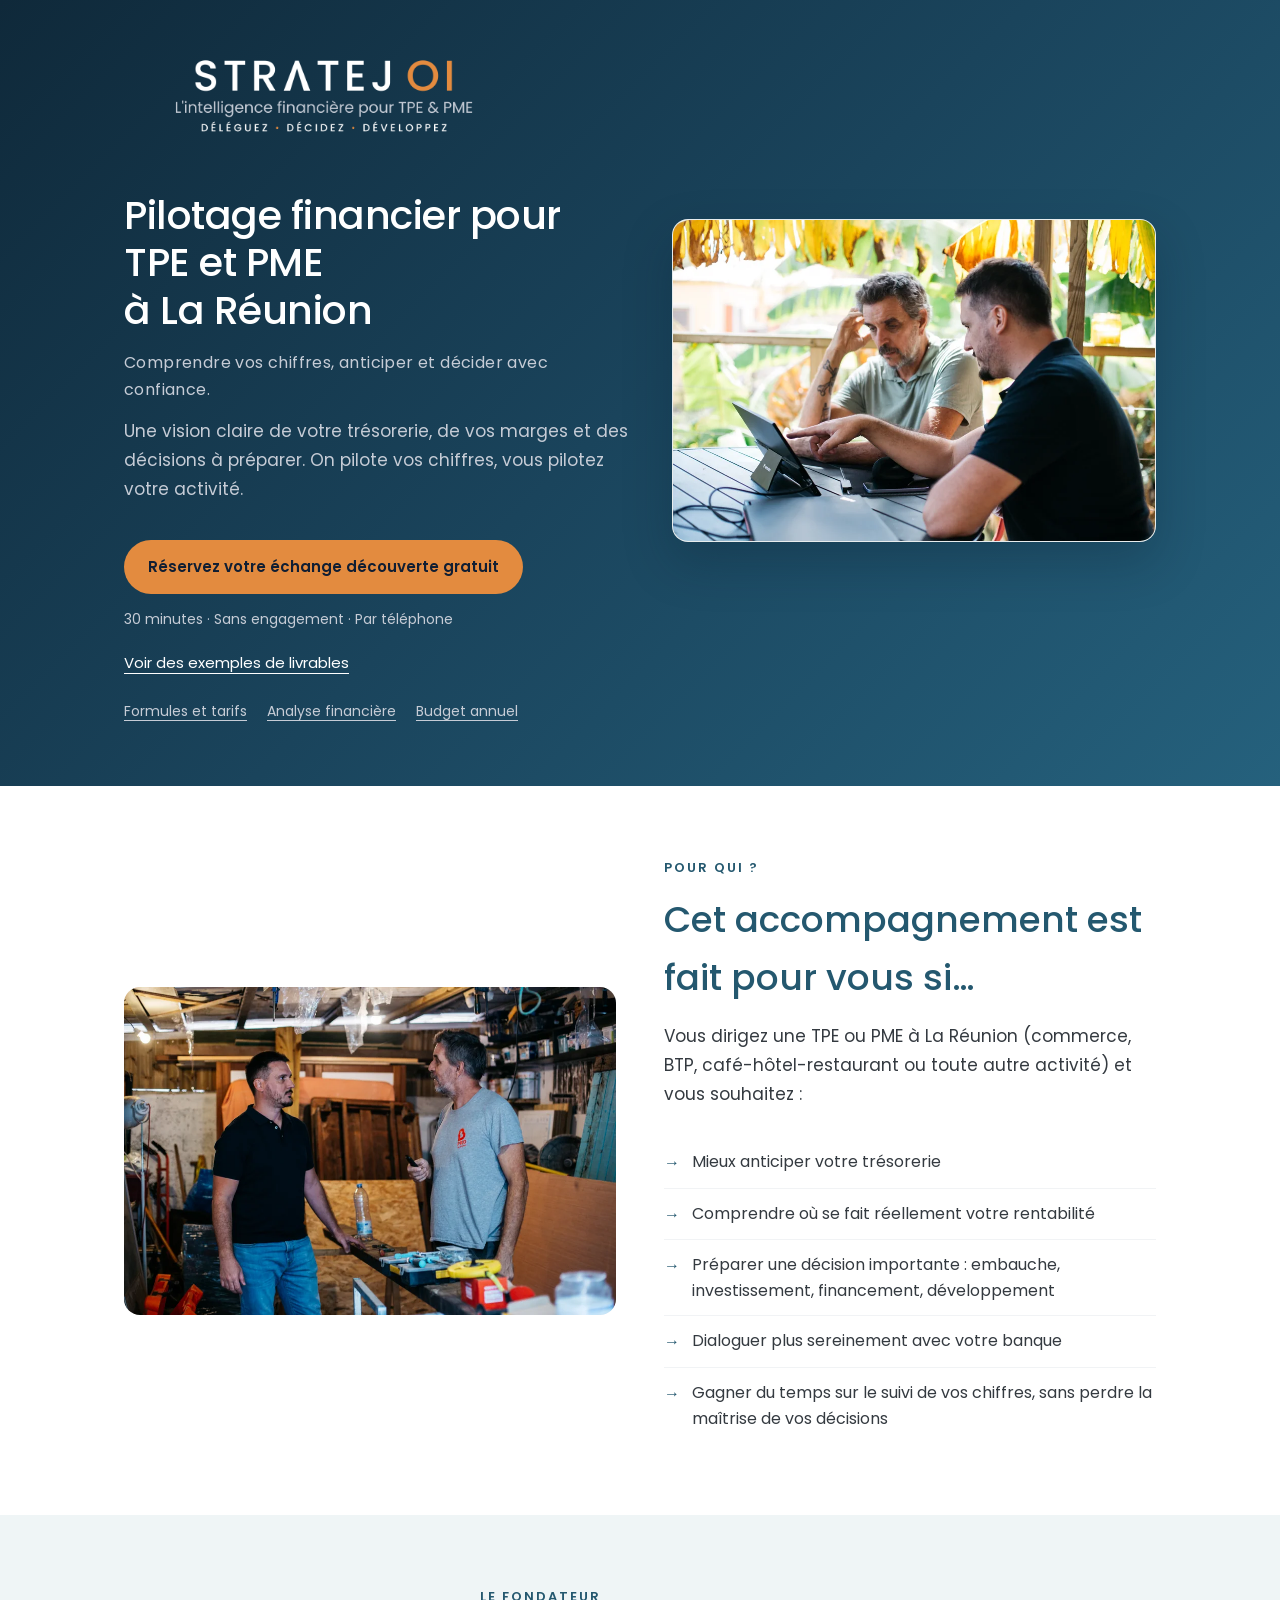
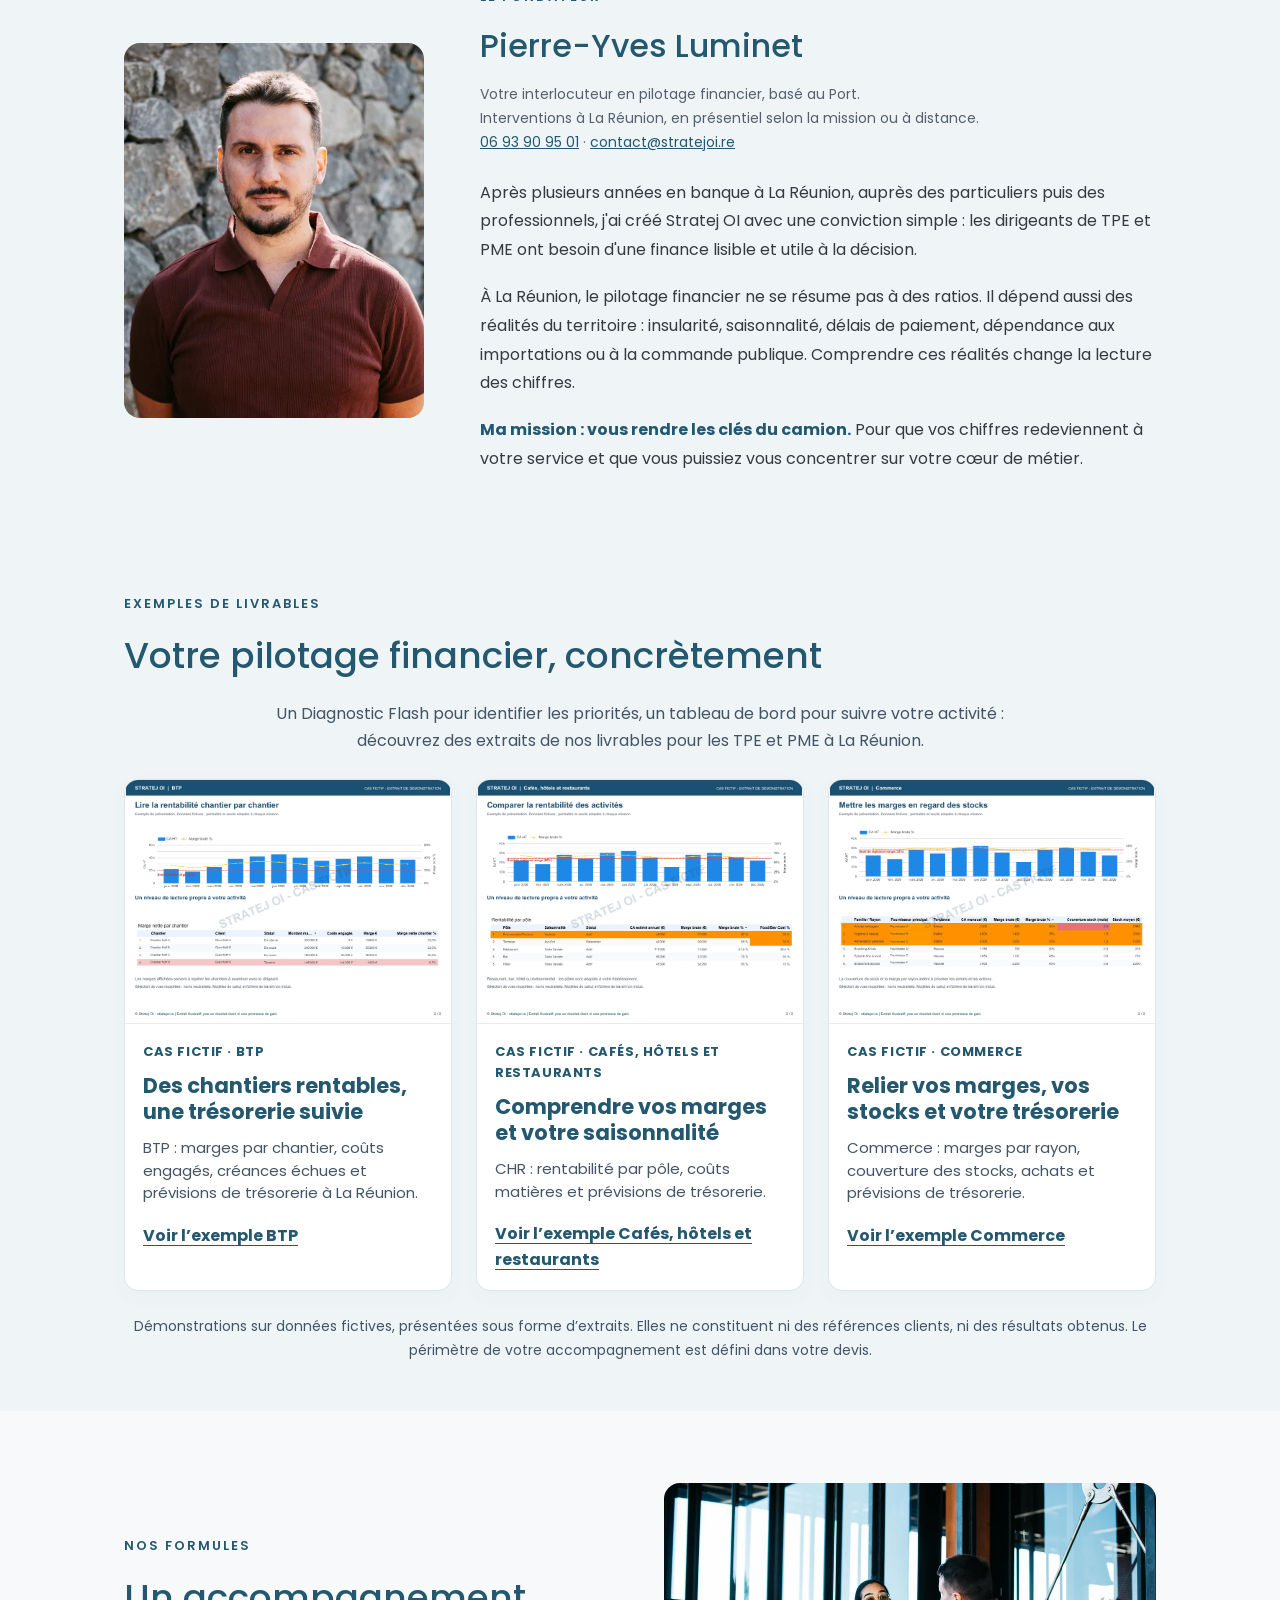
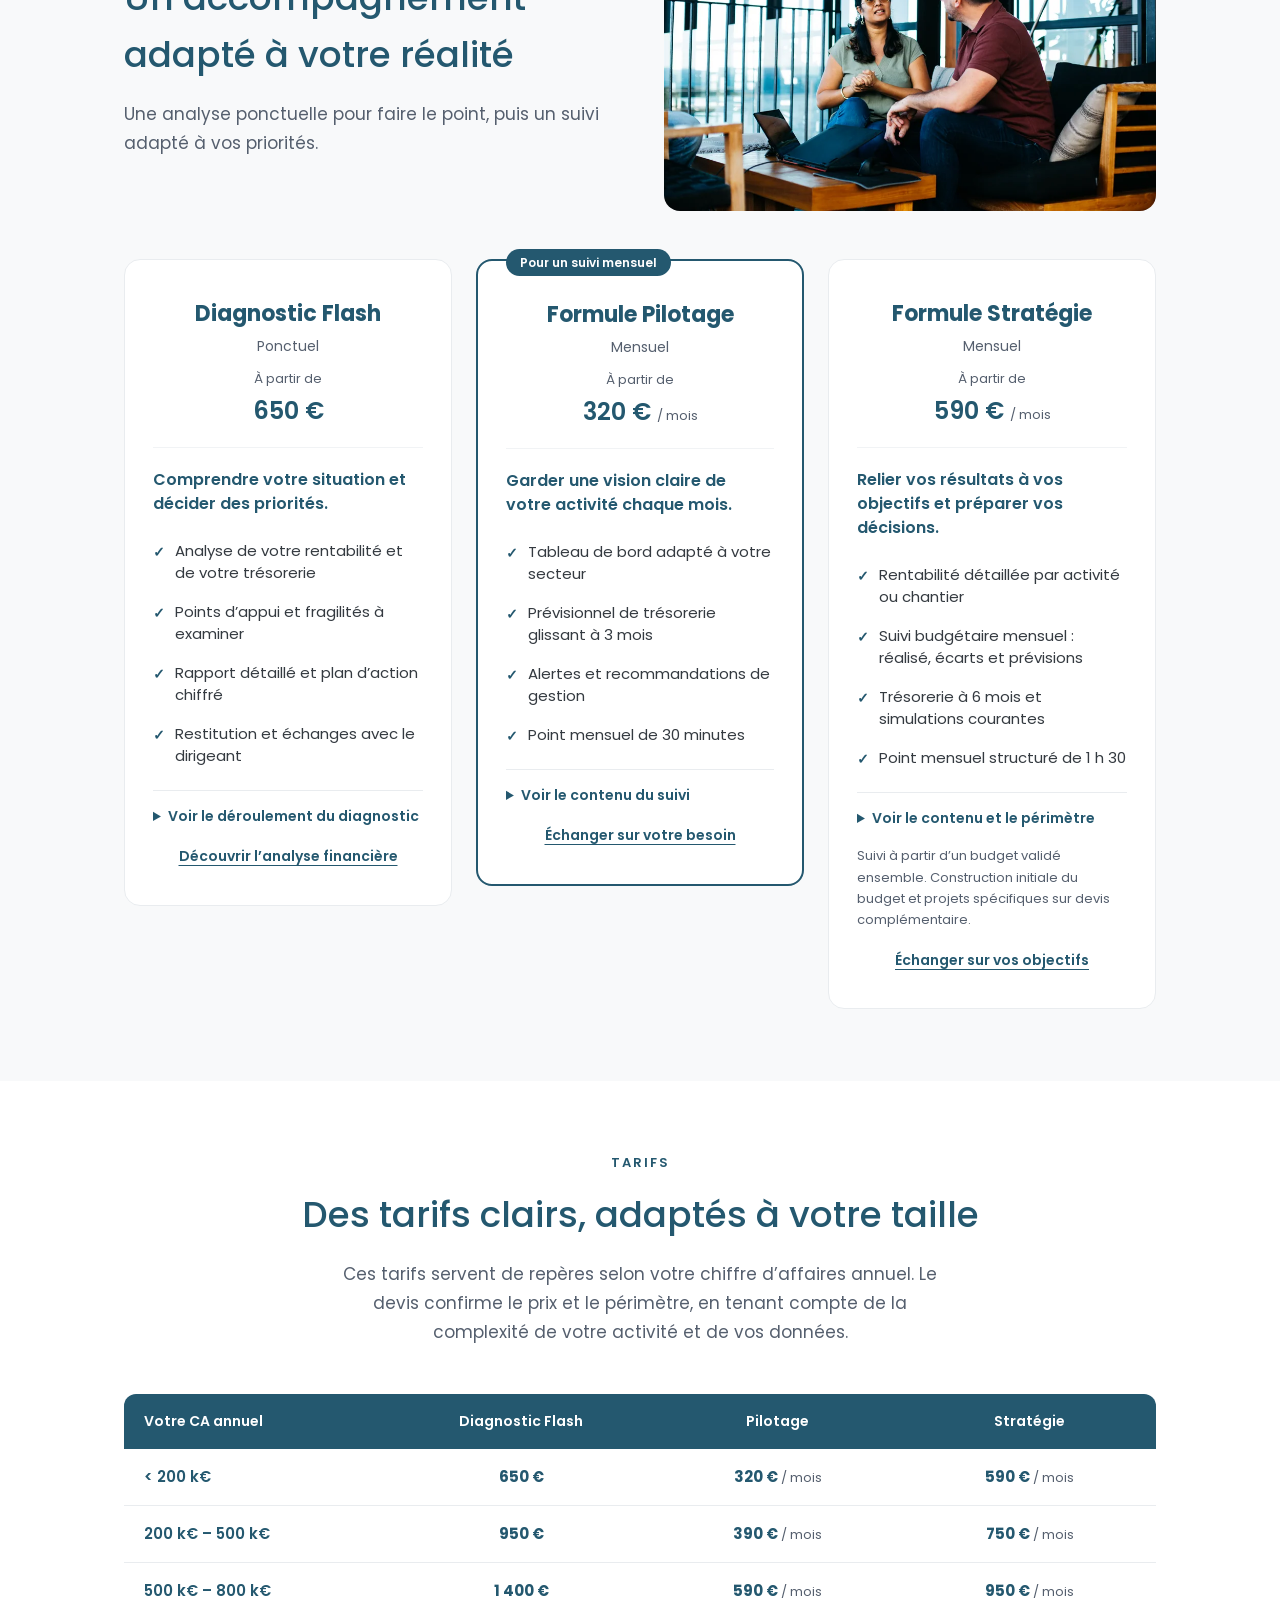
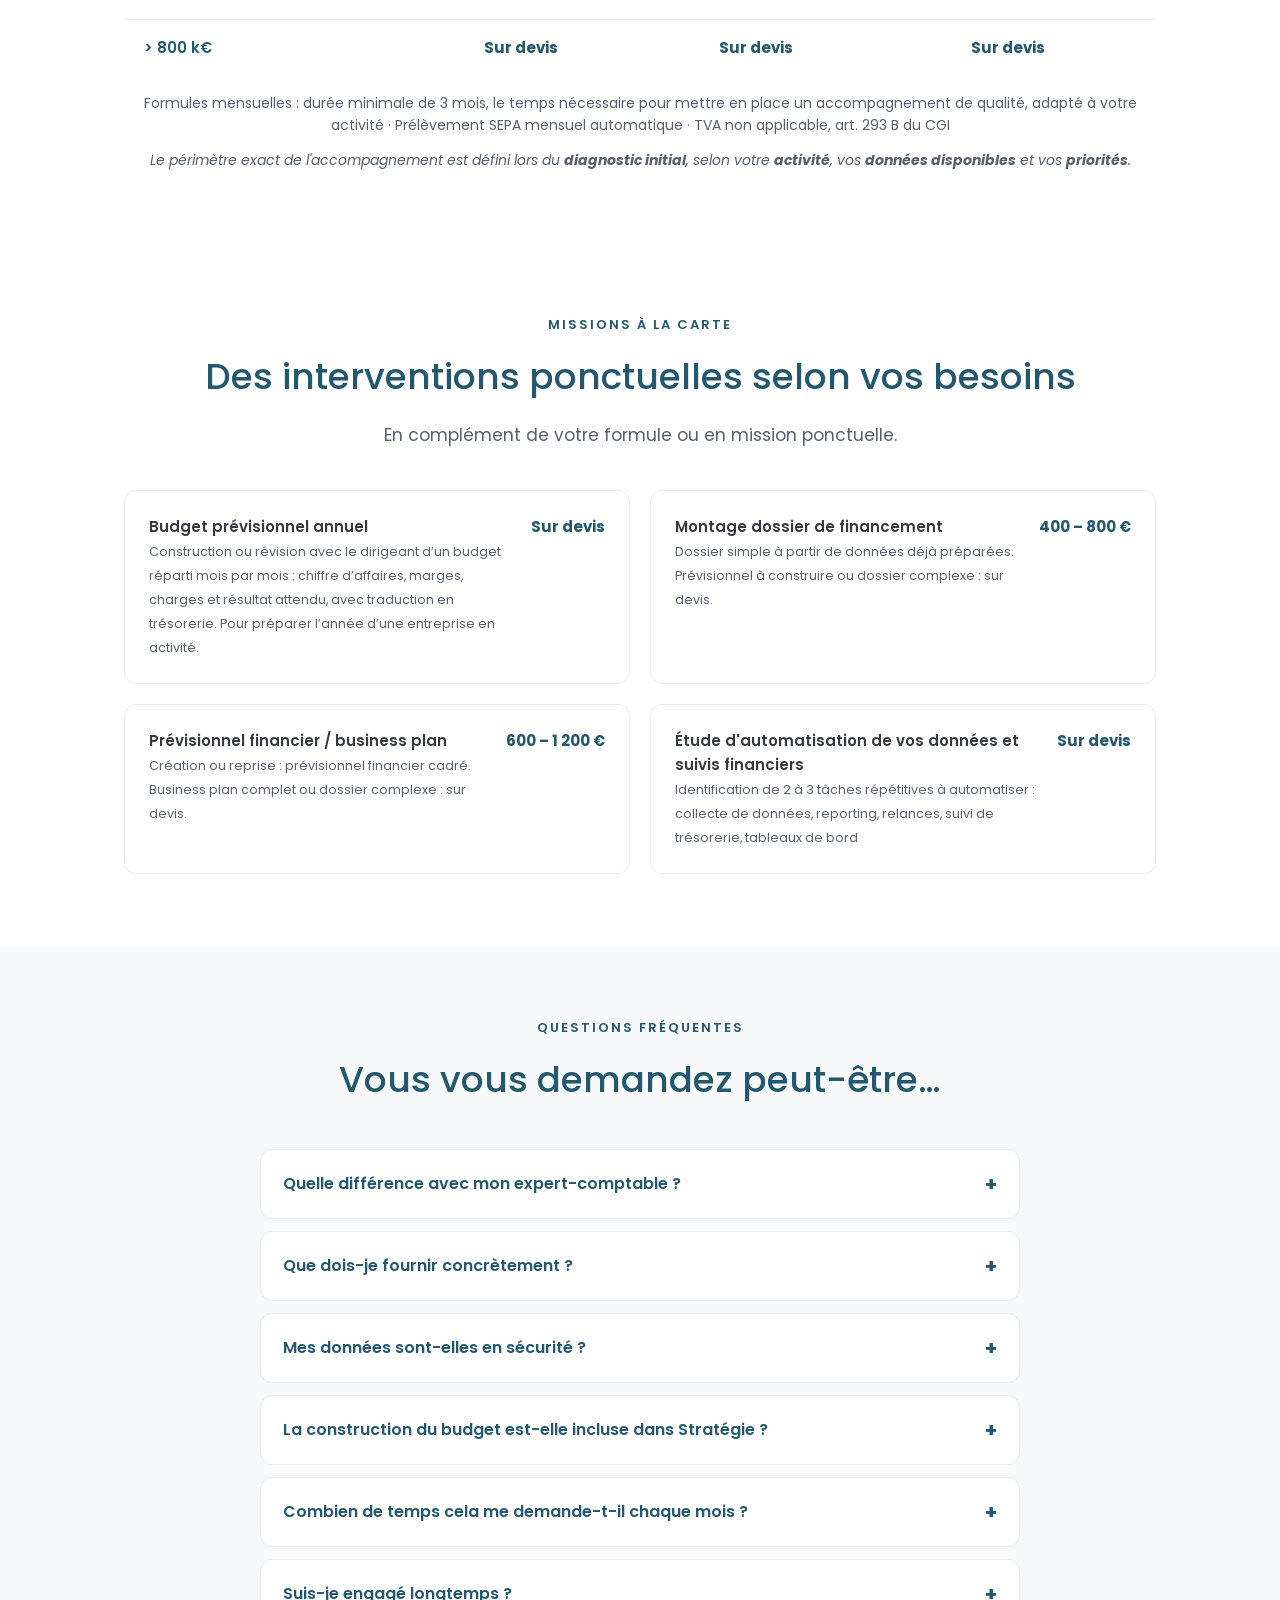
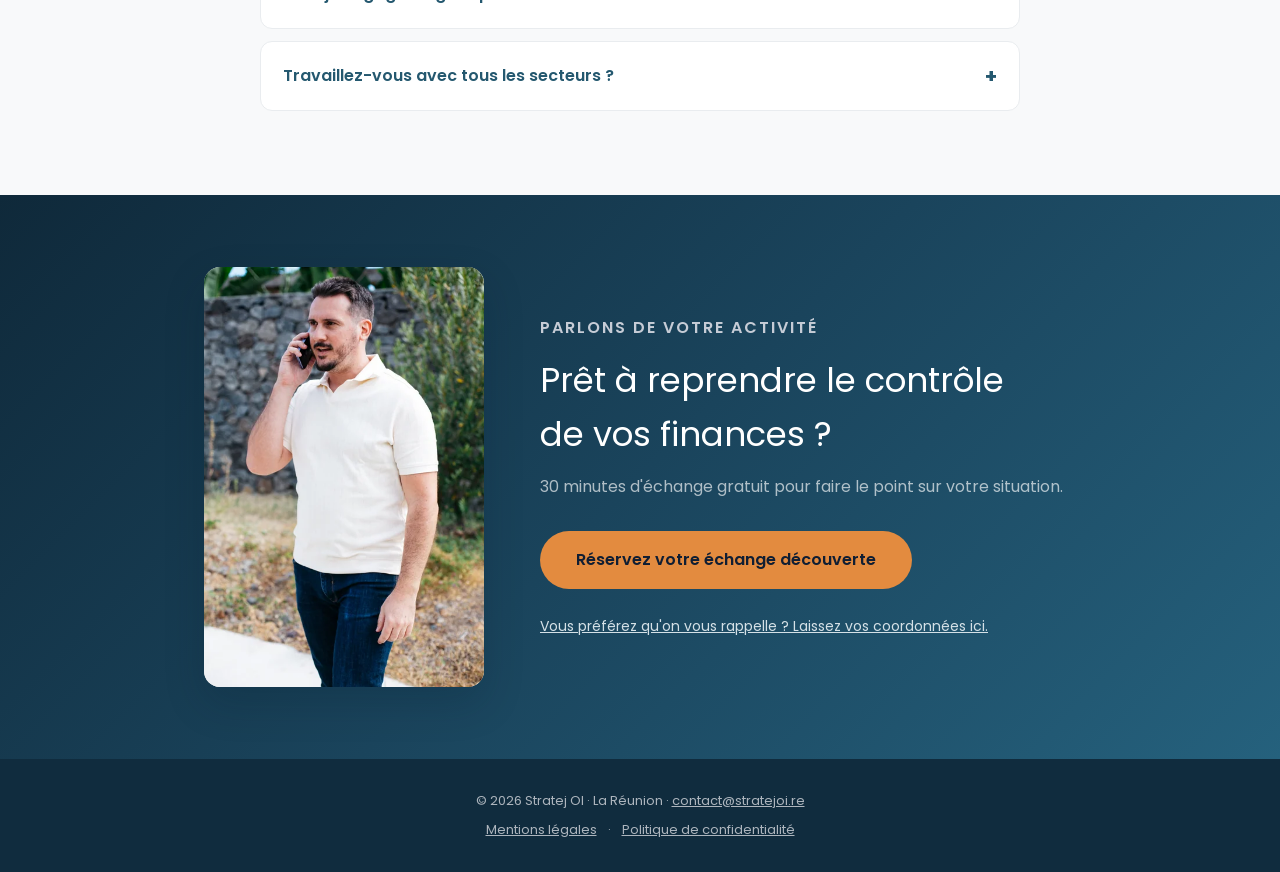
==== commit c95fdacc: "Illustre le contact par la photo au téléphone" ====
--- a/index.html
+++ b/index.html
@@ -1013,7 +1013,7 @@
 <!-- ═══ CTA FINAL ═══ -->
 <section class="cta-final" id="contact">
   <div class="container contact-layout">
-    <figure class="photo-frame contact-photo"><img src="exemples/assets/photo-pierre-yves-ecoute-960.webp" srcset="exemples/assets/photo-pierre-yves-ecoute-480.webp 480w, exemples/assets/photo-pierre-yves-ecoute-960.webp 960w" sizes="(max-width: 760px) 280px, 320px" width="960" height="1440" alt="Pierre-Yves Luminet abaissant son ordinateur et regardant son interlocuteur." loading="lazy" decoding="async"></figure>
+    <figure class="photo-frame contact-photo"><img src="exemples/assets/photo-pierre-yves-telephone-960.webp" srcset="exemples/assets/photo-pierre-yves-telephone-480.webp 480w, exemples/assets/photo-pierre-yves-telephone-960.webp 960w" sizes="(max-width: 760px) 280px, 320px" width="960" height="1440" alt="Pierre-Yves Luminet en conversation au téléphone." loading="lazy" decoding="async"></figure>
     <div class="contact-copy">
     <p class="section-label">Parlons de votre activité</p>
     <h2>Prêt à reprendre le contrôle<br>de vos finances ?</h2>
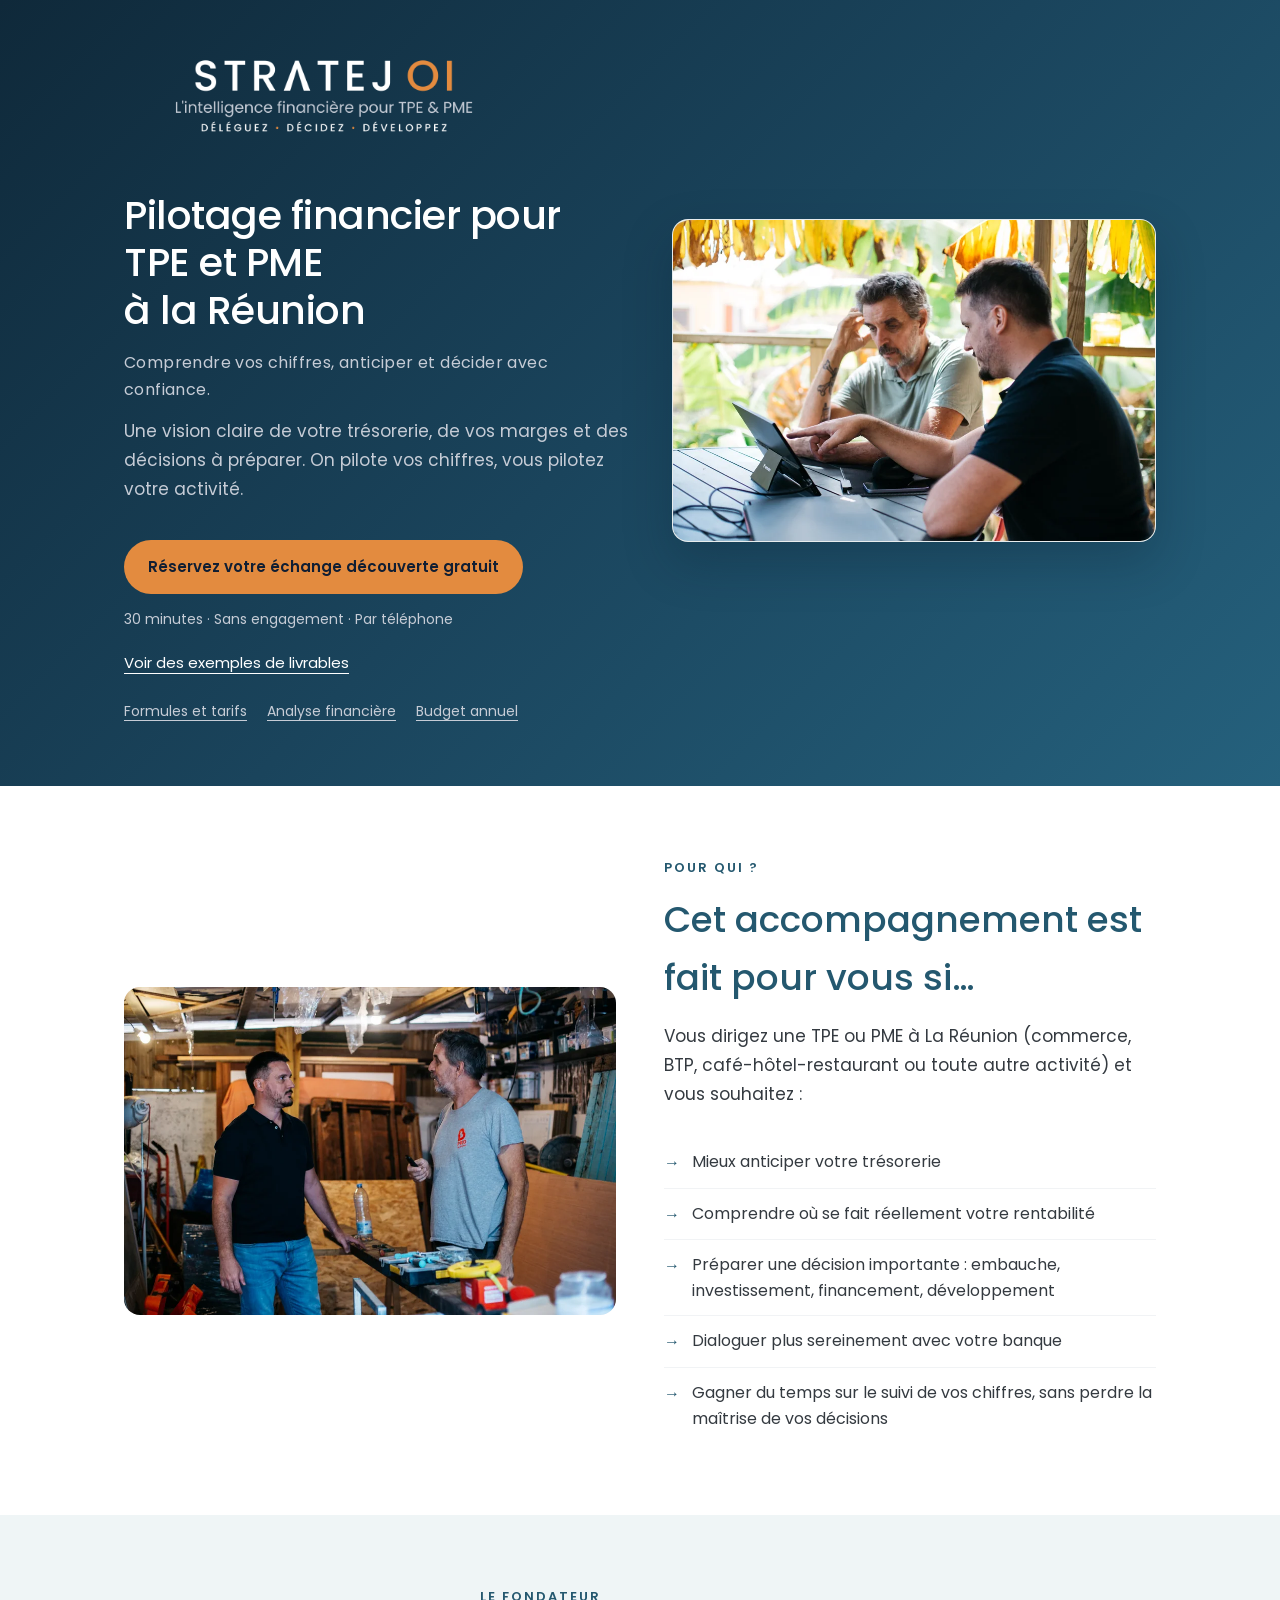
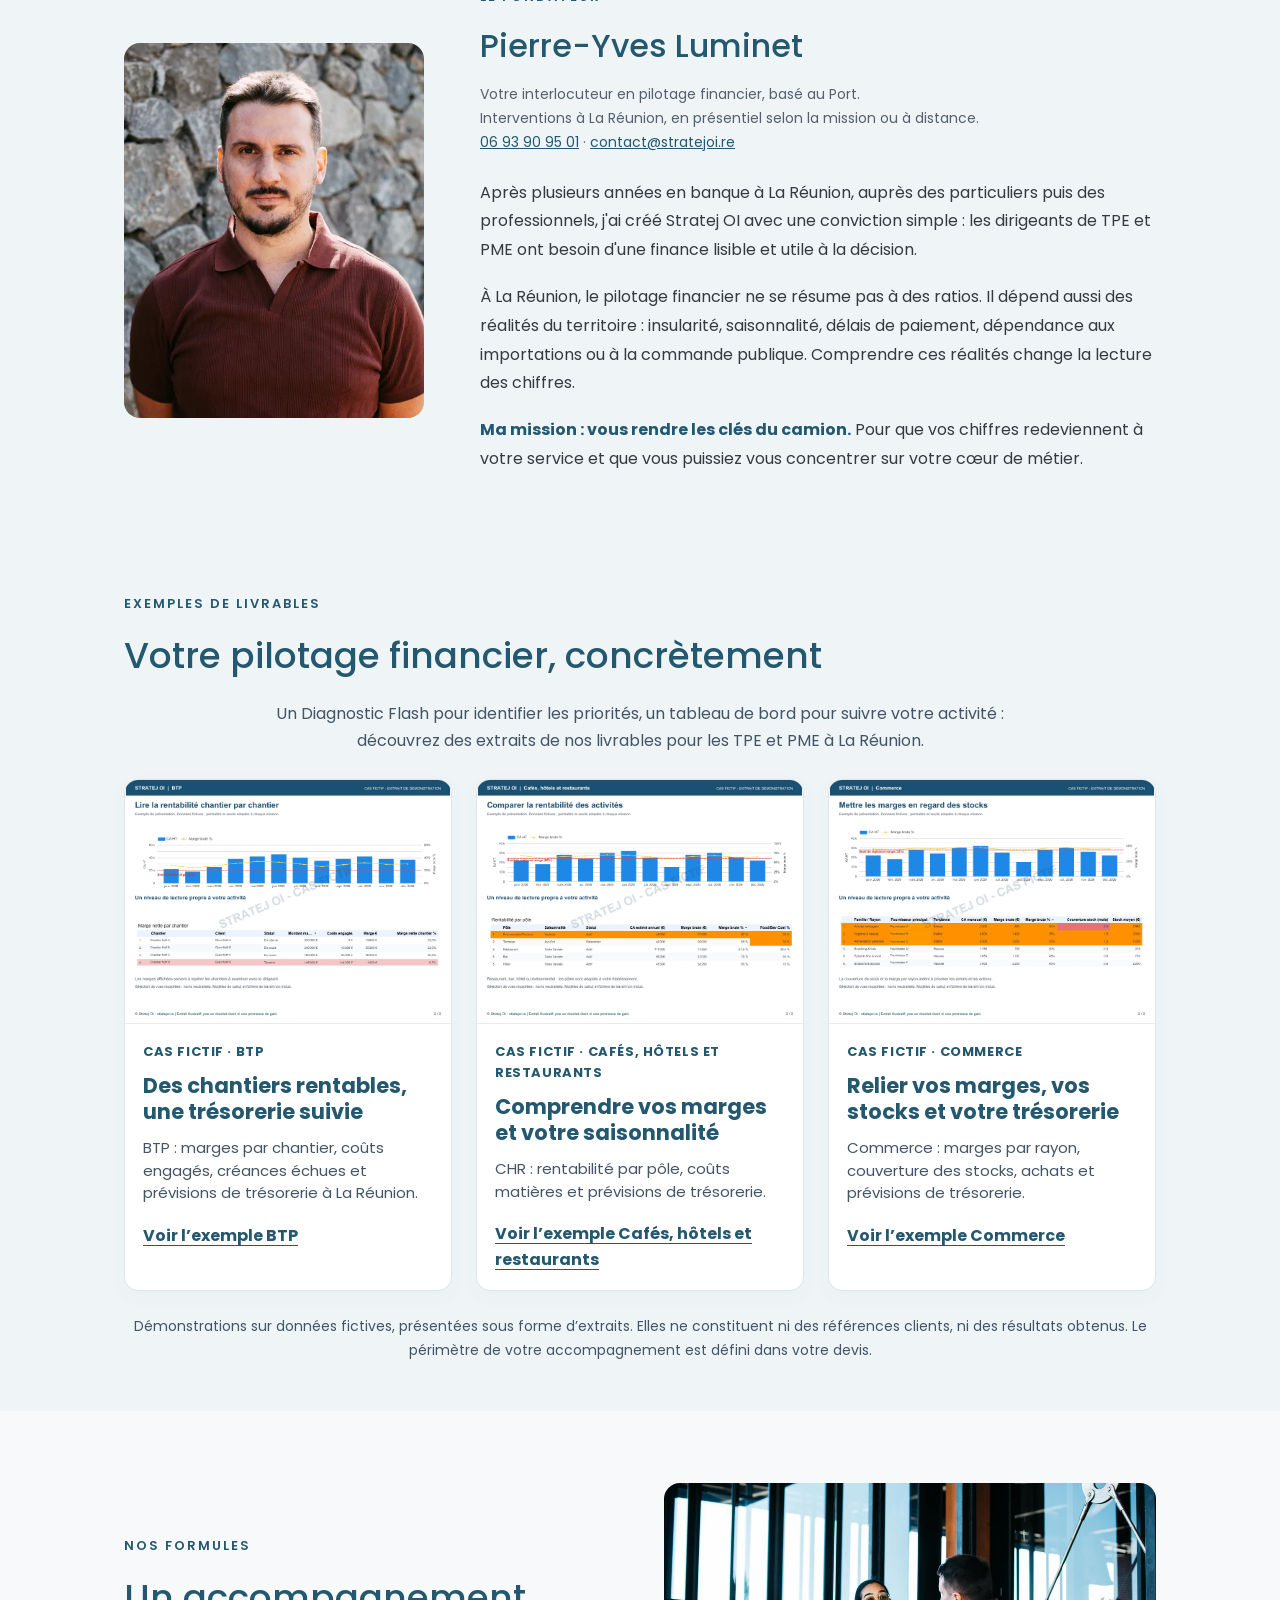
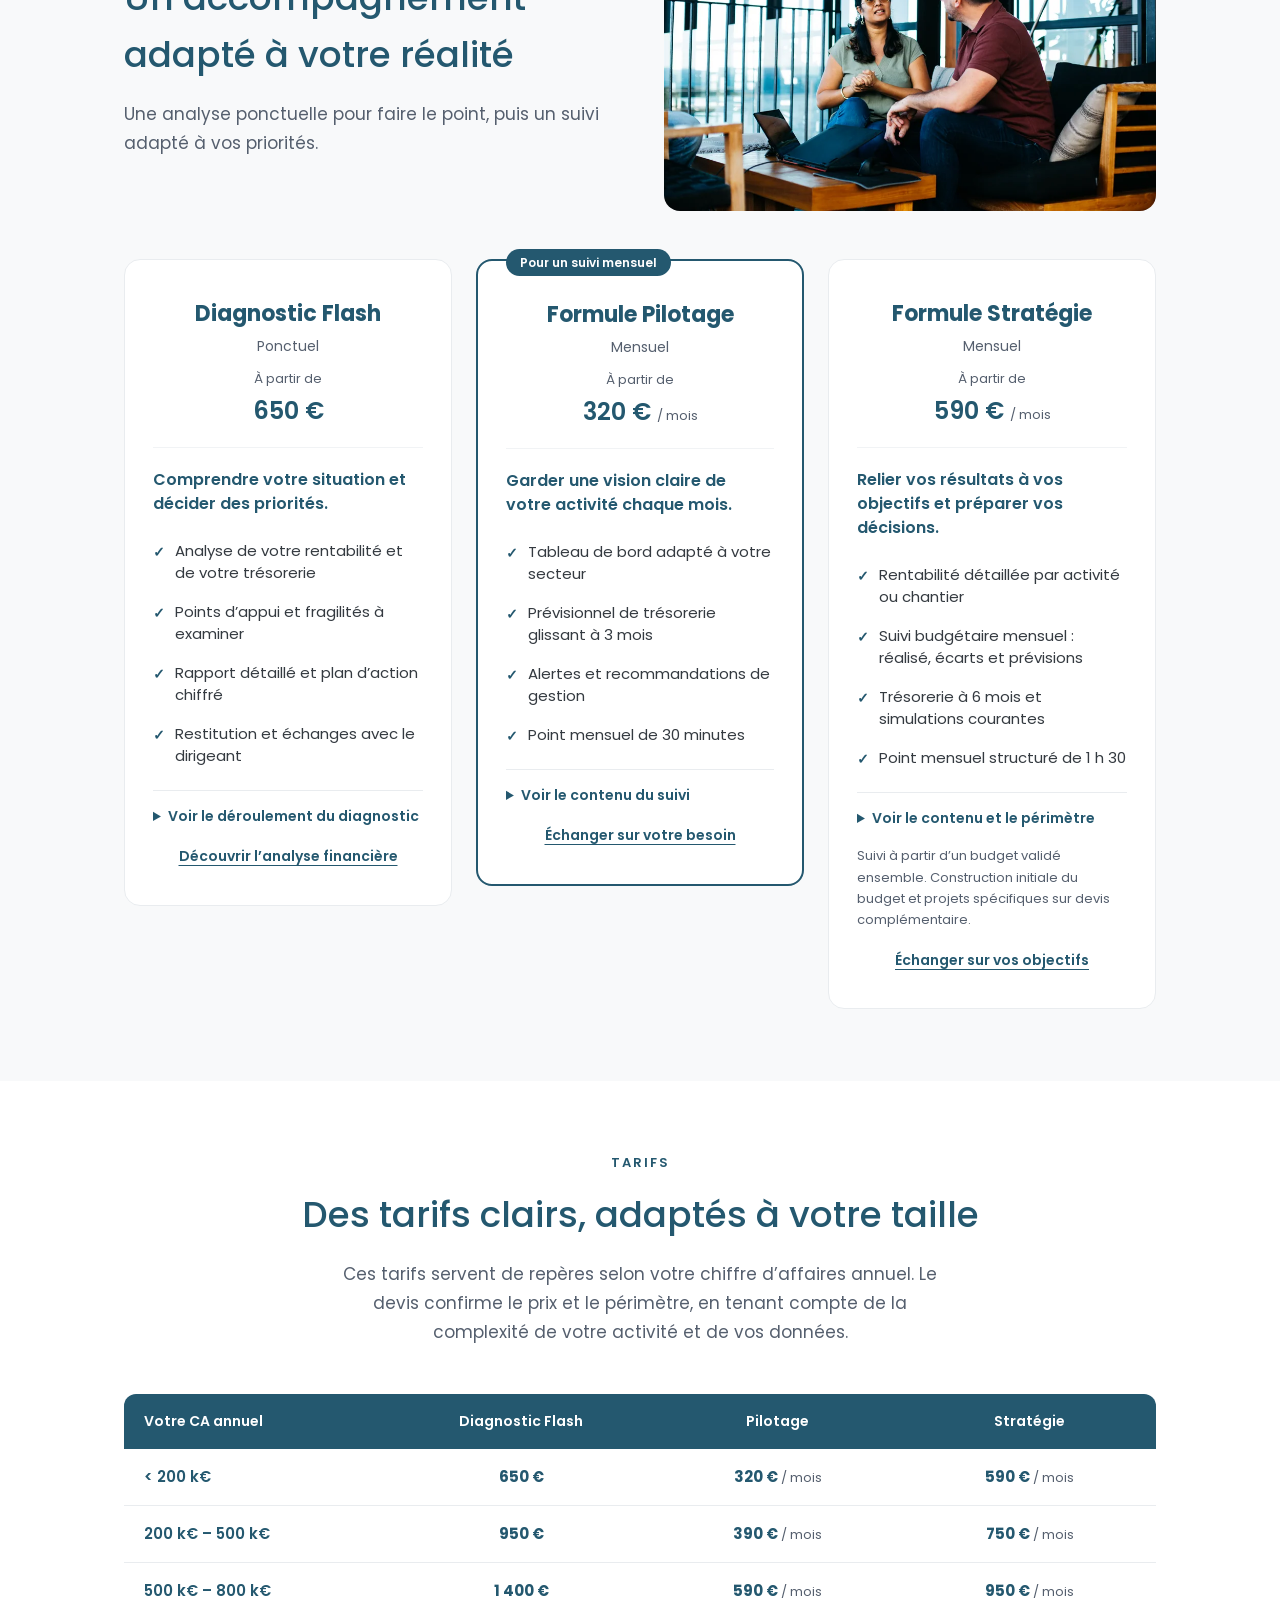
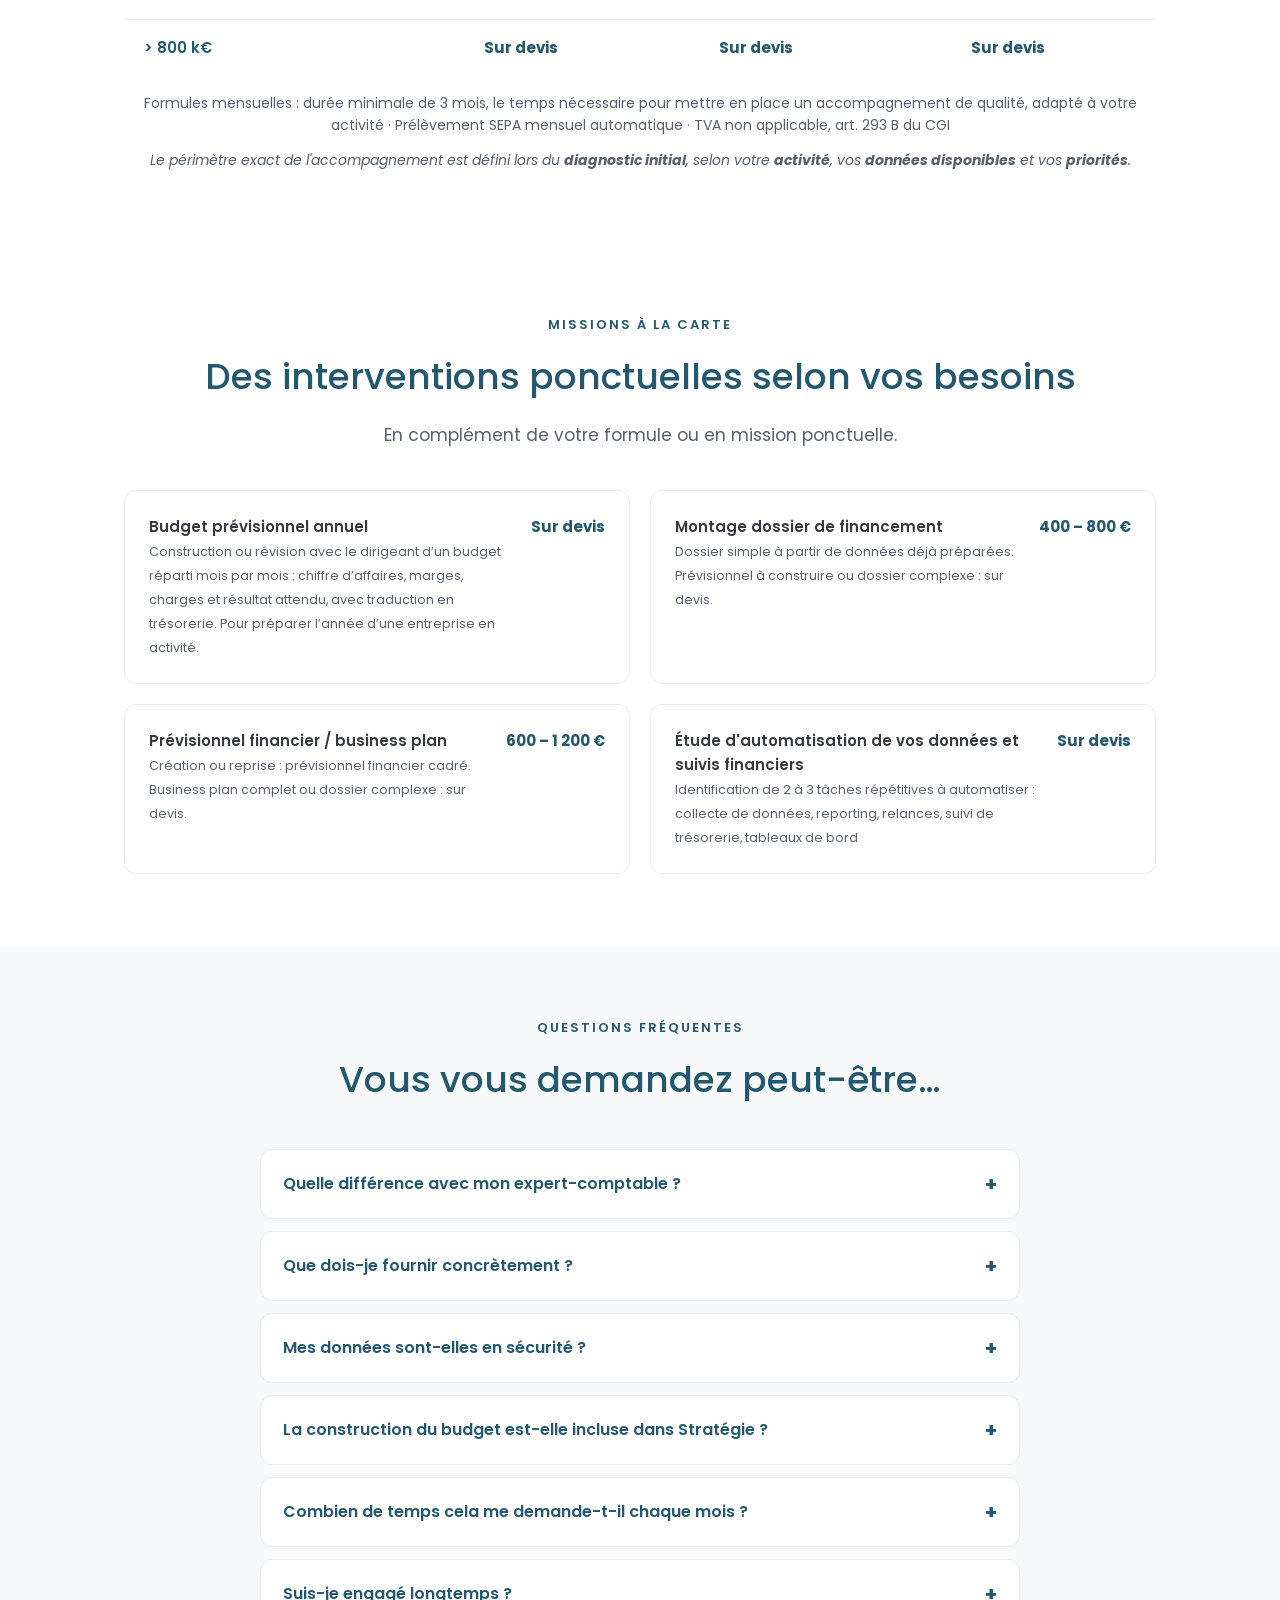
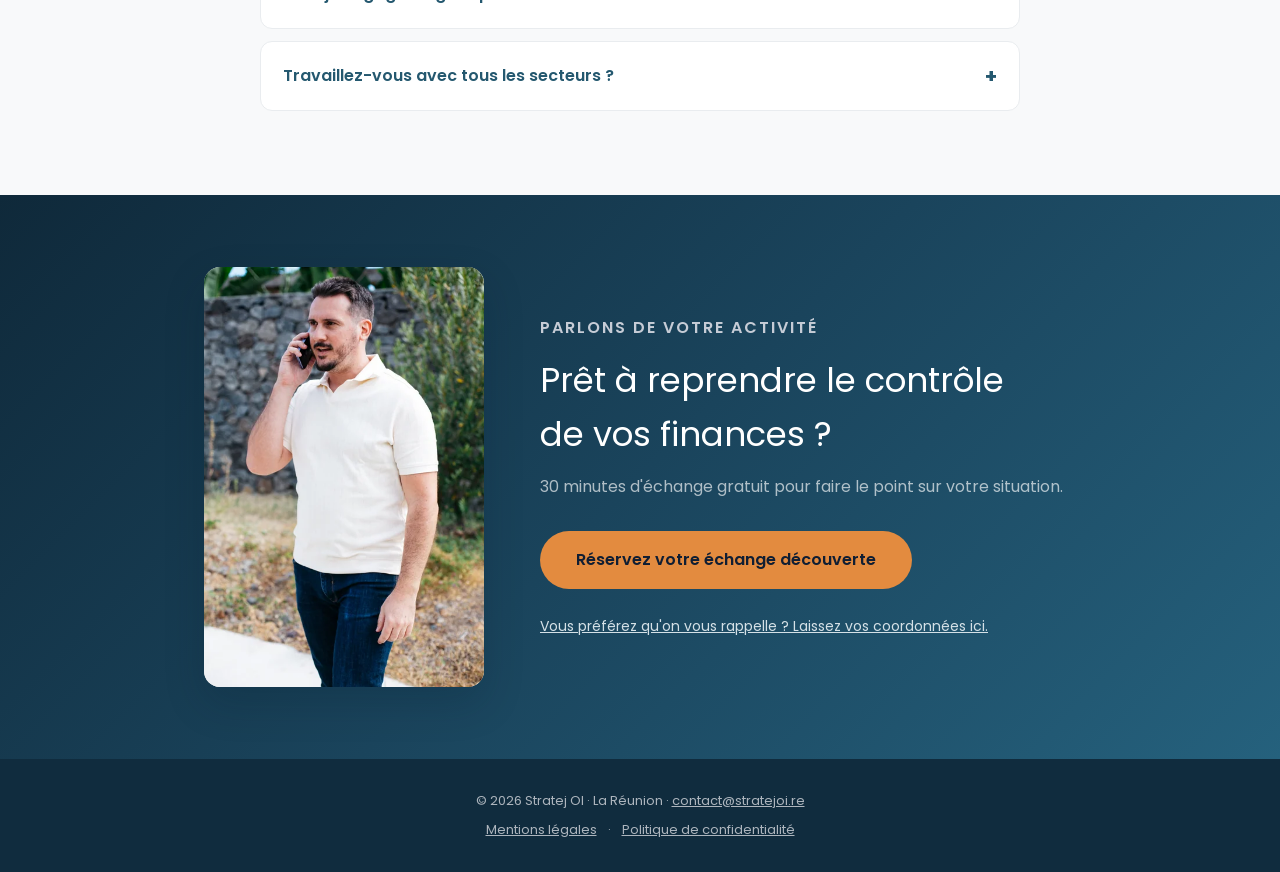
==== commit d18d4048: "Ajuste le titre mobile sur les deux lignes validées" ====
--- a/index.html
+++ b/index.html
@@ -796,7 +796,9 @@
  .container{padding-left:0;padding-right:0}
  .hero-layout,.photo-split,.about-layout,.offer-intro,.contact-layout{grid-template-columns:minmax(0,1fr);gap:28px}
  .hero-layout{text-align:left}.hero .hero-brand{max-width:360px;margin:0 auto 24px}
- .hero .hero-copy h1{font-size:clamp(25px,6vw,34px)}
+ .hero .hero-copy h1{font-size:clamp(20px,6.3vw,34px);line-height:1.3}
+ .hero-title-line{display:block}
+ .hero-title-break{display:none}
  .hero-photo{max-width:580px;width:100%;margin:0 auto}
  .hero .hero-copy .hero-links{gap:12px 16px}
  .hero .hero-copy .btn-primary{width:100%;padding:14px 16px}
@@ -817,7 +819,7 @@
   <div class="container hero-layout">
     <div class="hero-copy">
     <div class="hero-brand"><img src="exemples/assets/stratej-oi-logo-sombre.png" width="4200" height="1320" alt="STRATEJ OI — L’intelligence financière pour TPE &amp; PME. Déléguez, décidez, développez." fetchpriority="high"></div>
-    <h1>Pilotage financier pour TPE et PME<br>à La Réunion</h1>
+    <h1><span class="hero-title-line">Pilotage financier pour TPE et</span> <span class="hero-title-line">PME<br class="hero-title-break"> à la Réunion</span></h1>
     <p class="hero-position">Comprendre vos chiffres, anticiper et décider avec confiance.</p>
     <p>Une vision claire de votre trésorerie, de vos marges et des décisions à préparer. On pilote vos chiffres, vous pilotez votre activité.</p>
     <a href="https://meet.brevo.com/pierre-yves-luminet/echange-decouverte-stratej-oi" class="btn-primary">Réservez votre échange découverte gratuit</a>
